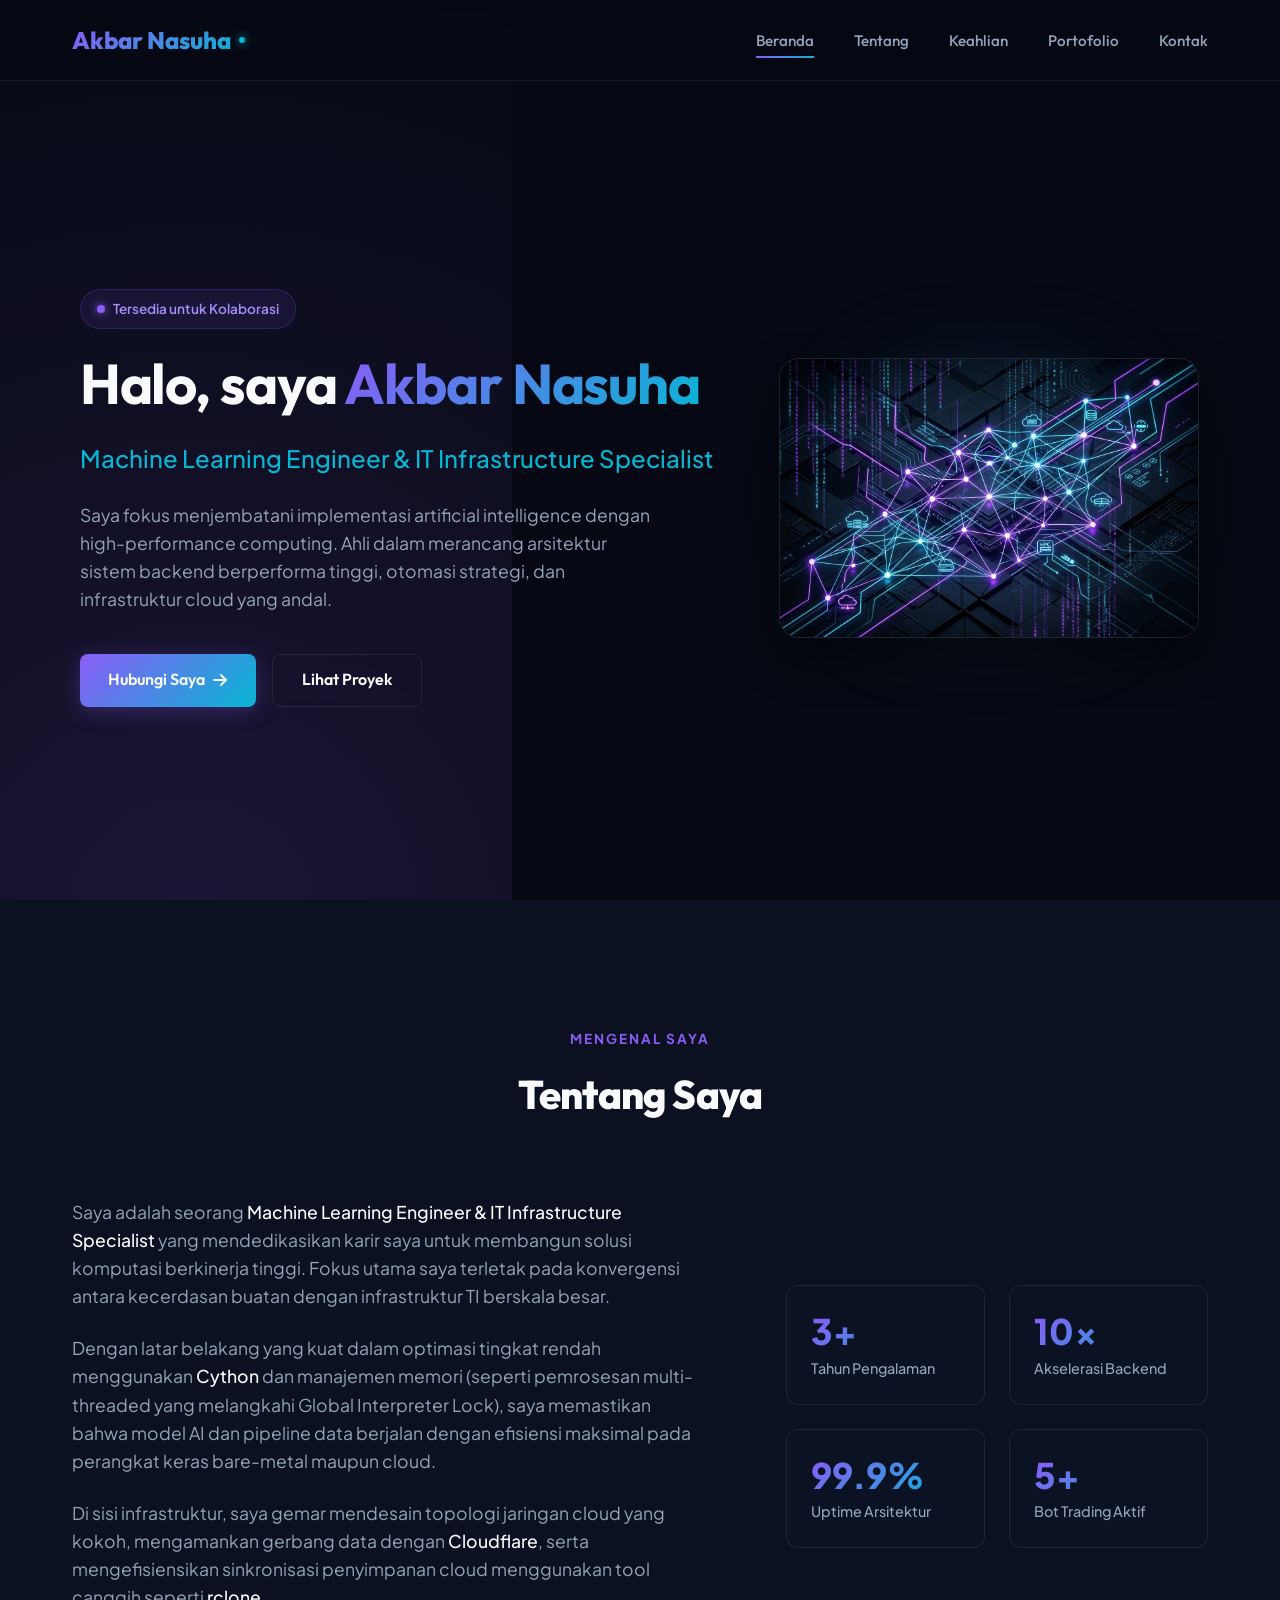
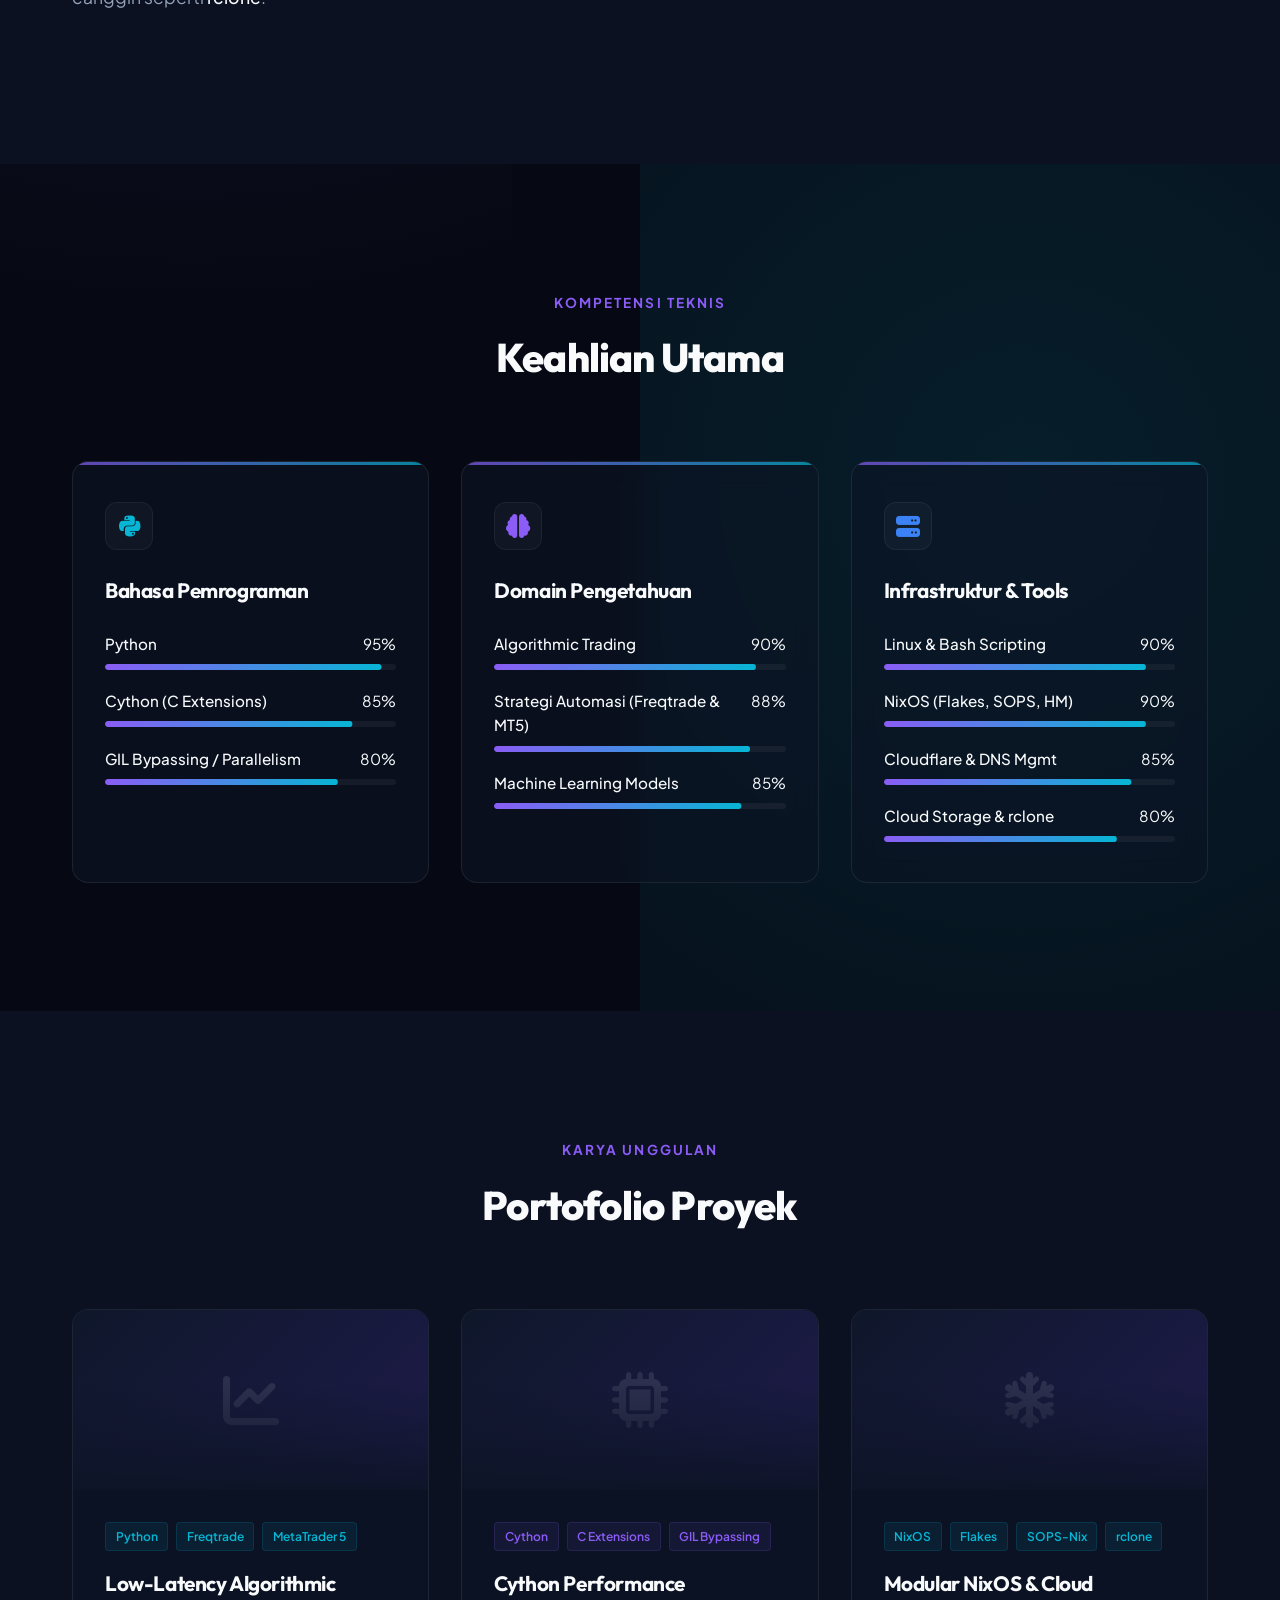
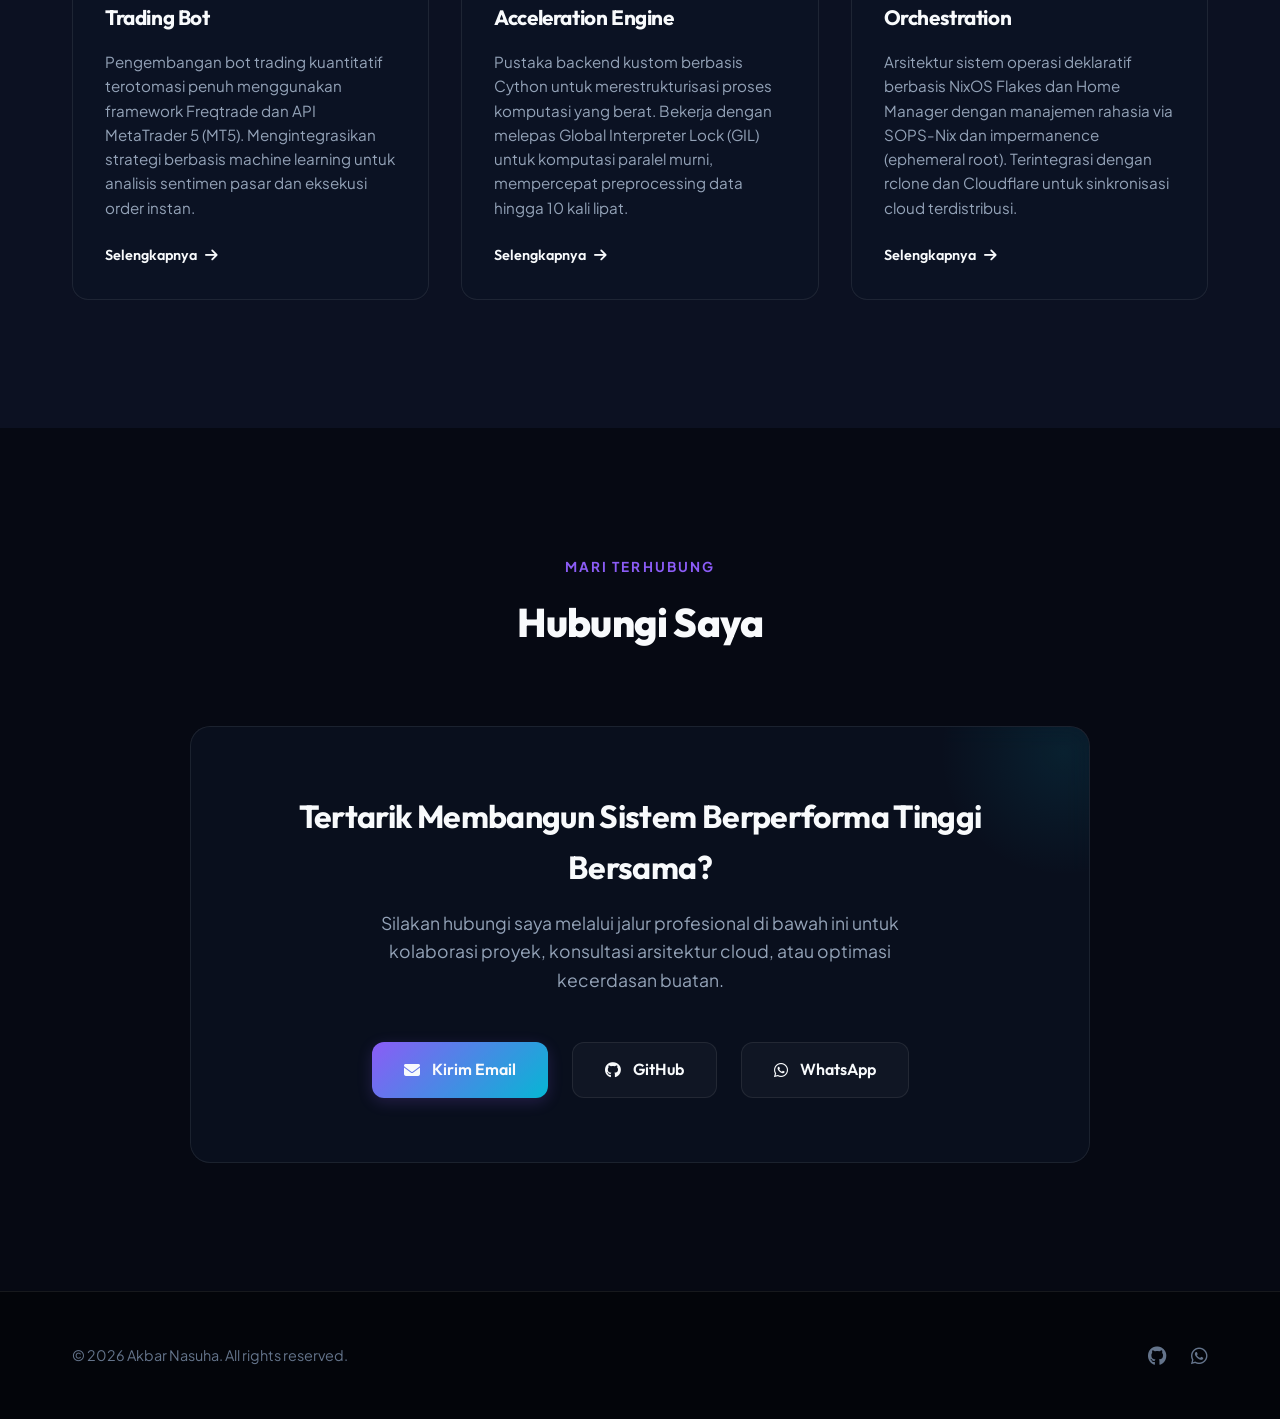
==== index.html @ 86df033d "Update Akbar Nasuha portfolio: add NixOS skills and project, replace LinkedIn with WhatsApp" ====
<!doctype html>
<html lang="id">
  <head>
    <meta charset="UTF-8" />
    <meta name="viewport" content="width=device-width, initial-scale=1.0" />
    <title>
      Akbar Nasuha | Machine Learning Engineer & IT Infrastructure Specialist
    </title>

    <!-- Primary Meta Tags -->
    <meta
      name="title"
      content="Akbar Nasuha | Machine Learning Engineer & IT Infrastructure Specialist"
    />
    <meta
      name="description"
      content="Portfolio Akbar Nasuha, ahli di bidang high-performance computing, pengembangan arsitektur IT, optimasi Cython, trading algoritmik (Freqtrade/MT5), dan infrastruktur cloud."
    />
    <meta
      name="keywords"
      content="Akbar Nasuha, Machine Learning, IT Infrastructure, Cython, Python, Algorithmic Trading, Freqtrade, MT5, Cloudflare, Linux, rclone"
    />
    <meta name="author" content="Akbar Nasuha" />

    <!-- Open Graph / Facebook -->
    <meta property="og:type" content="website" />
    <meta property="og:url" content="https://akbarnasuha.my.id/" />
    <meta
      property="og:title"
      content="Akbar Nasuha | Machine Learning Engineer & IT Infrastructure Specialist"
    />
    <meta
      property="og:description"
      content="Portfolio Akbar Nasuha, mengoptimalkan high-performance computing, arsitektur IT, dan AI."
    />
    <meta property="og:image" content="assets/hero.jpg" />

    <!-- Twitter -->
    <meta property="twitter:card" content="summary_large_image" />
    <meta property="twitter:url" content="https://akbarnasuha.my.id/" />
    <meta
      property="twitter:title"
      content="Akbar Nasuha | Machine Learning Engineer & IT Infrastructure Specialist"
    />
    <meta
      property="twitter:description"
      content="Portfolio Akbar Nasuha, mengoptimalkan high-performance computing, arsitektur IT, dan AI."
    />
    <meta property="twitter:image" content="assets/hero.jpg" />

    <!-- CSS Link & FontAwesome -->
    <link rel="stylesheet" href="style.css" />
    <link
      rel="stylesheet"
      href="https://cdnjs.cloudflare.com/ajax/libs/font-awesome/6.4.0/css/all.min.css"
    />

    <!-- Favicon -->
    <link
      rel="icon"
      type="image/png"
      href="data:image/svg+xml,<svg xmlns=%22http://www.w3.org/2000/svg%22 viewBox=%220 0 100 100%22><text y=%22.9em%22 font-size=%2290%22>💻</text></svg>"
    />
  </head>
  <body>
    <!-- Header / Nav -->
    <header>
      <div class="container nav-container">
        <a href="#home" class="logo" id="nav-logo">
          Akbar Nasuha<span class="logo-dot"></span>
        </a>

        <button
          class="nav-toggle"
          aria-label="Toggle navigation menu"
          id="menu-btn"
        >
          <i class="fas fa-bars"></i>
        </button>

        <ul class="nav-links">
          <li><a href="#home" class="nav-link active">Beranda</a></li>
          <li><a href="#about" class="nav-link">Tentang</a></li>
          <li><a href="#skills" class="nav-link">Keahlian</a></li>
          <li><a href="#projects" class="nav-link">Portofolio</a></li>
          <li><a href="#contact" class="nav-link">Kontak</a></li>
        </ul>
      </div>
    </header>

    <!-- Hero Section -->
    <section class="hero-section" id="home">
      <div class="container hero-grid">
        <div class="hero-content reveal">
          <div class="badge">
            <span class="badge-dot"></span>
            Tersedia untuk Kolaborasi
          </div>
          <h1 class="hero-title">Halo, saya <span>Akbar Nasuha</span></h1>
          <p class="hero-subtitle">
            Machine Learning Engineer & IT Infrastructure Specialist
          </p>
          <p class="hero-description">
            Saya fokus menjembatani implementasi artificial intelligence dengan
            high-performance computing. Ahli dalam merancang arsitektur sistem
            backend berperforma tinggi, otomasi strategi, dan infrastruktur
            cloud yang andal.
          </p>
          <div class="hero-cta">
            <a href="#contact" class="btn btn-primary" id="hero-cta-contact"
              >Hubungi Saya <i class="fas fa-arrow-right"></i
            ></a>
            <a href="#projects" class="btn btn-secondary" id="hero-cta-projects"
              >Lihat Proyek</a
            >
          </div>
        </div>

        <div class="hero-visual reveal">
          <div class="glow-backdrop"></div>
          <div class="hero-image-wrapper">
            <img
              src="assets/hero.jpg"
              alt="Akbar Nasuha - ML & IT Infrastructure"
              class="hero-image"
            />
          </div>
        </div>
      </div>
    </section>

    <!-- About Section -->
    <section class="section" id="about" style="background: var(--bg-secondary)">
      <div class="container">
        <div class="section-header reveal">
          <p class="section-subtitle">Mengenal Saya</p>
          <h2 class="section-title">Tentang Saya</h2>
        </div>

        <div class="about-grid">
          <div class="about-text reveal">
            <p>
              Saya adalah seorang
              <span class="highlight"
                >Machine Learning Engineer & IT Infrastructure Specialist</span
              >
              yang mendedikasikan karir saya untuk membangun solusi komputasi
              berkinerja tinggi. Fokus utama saya terletak pada konvergensi
              antara kecerdasan buatan dengan infrastruktur TI berskala besar.
            </p>
            <p>
              Dengan latar belakang yang kuat dalam optimasi tingkat rendah
              menggunakan <span class="highlight">Cython</span> dan manajemen
              memori (seperti pemrosesan multi-threaded yang melangkahi Global
              Interpreter Lock), saya memastikan bahwa model AI dan pipeline
              data berjalan dengan efisiensi maksimal pada perangkat keras
              bare-metal maupun cloud.
            </p>
            <p>
              Di sisi infrastruktur, saya gemar mendesain topologi jaringan
              cloud yang kokoh, mengamankan gerbang data dengan
              <span class="highlight">Cloudflare</span>, serta mengefisiensikan
              sinkronisasi penyimpanan cloud menggunakan tool canggih seperti
              <span class="highlight">rclone</span>.
            </p>
          </div>

          <div class="about-stats reveal">
            <div class="stat-card">
              <div class="stat-number">3+</div>
              <div class="stat-label">Tahun Pengalaman</div>
            </div>
            <div class="stat-card">
              <div class="stat-number">10x</div>
              <div class="stat-label">Akselerasi Backend</div>
            </div>
            <div class="stat-card">
              <div class="stat-number">99.9%</div>
              <div class="stat-label">Uptime Arsitektur</div>
            </div>
            <div class="stat-card">
              <div class="stat-number">5+</div>
              <div class="stat-label">Bot Trading Aktif</div>
            </div>
          </div>
        </div>
      </div>
    </section>

    <!-- Skills Section -->
    <section class="section" id="skills">
      <div class="container">
        <div class="section-header reveal">
          <p class="section-subtitle">Kompetensi Teknis</p>
          <h2 class="section-title">Keahlian Utama</h2>
        </div>

        <div class="skills-grid">
          <!-- Category 1 -->
          <div class="skills-category reveal">
            <div class="skills-icon">
              <i class="fab fa-python"></i>
            </div>
            <h3>Bahasa Pemrograman</h3>
            <div class="skills-list">
              <div class="skill-item">
                <div class="skill-info">
                  <span class="skill-name">Python</span>
                  <span class="skill-level">95%</span>
                </div>
                <div class="skill-bar">
                  <div class="skill-progress" data-level="95"></div>
                </div>
              </div>
              <div class="skill-item">
                <div class="skill-info">
                  <span class="skill-name">Cython (C Extensions)</span>
                  <span class="skill-level">85%</span>
                </div>
                <div class="skill-bar">
                  <div class="skill-progress" data-level="85"></div>
                </div>
              </div>
              <div class="skill-item">
                <div class="skill-info">
                  <span class="skill-name">GIL Bypassing / Parallelism</span>
                  <span class="skill-level">80%</span>
                </div>
                <div class="skill-bar">
                  <div class="skill-progress" data-level="80"></div>
                </div>
              </div>
            </div>
          </div>

          <!-- Category 2 -->
          <div class="skills-category reveal">
            <div class="skills-icon">
              <i class="fas fa-brain"></i>
            </div>
            <h3>Domain Pengetahuan</h3>
            <div class="skills-list">
              <div class="skill-item">
                <div class="skill-info">
                  <span class="skill-name">Algorithmic Trading</span>
                  <span class="skill-level">90%</span>
                </div>
                <div class="skill-bar">
                  <div class="skill-progress" data-level="90"></div>
                </div>
              </div>
              <div class="skill-item">
                <div class="skill-info">
                  <span class="skill-name"
                    >Strategi Automasi (Freqtrade & MT5)</span
                  >
                  <span class="skill-level">88%</span>
                </div>
                <div class="skill-bar">
                  <div class="skill-progress" data-level="88"></div>
                </div>
              </div>
              <div class="skill-item">
                <div class="skill-info">
                  <span class="skill-name">Machine Learning Models</span>
                  <span class="skill-level">85%</span>
                </div>
                <div class="skill-bar">
                  <div class="skill-progress" data-level="85"></div>
                </div>
              </div>
            </div>
          </div>

          <!-- Category 3 -->
          <div class="skills-category reveal">
            <div class="skills-icon">
              <i class="fas fa-server"></i>
            </div>
            <h3>Infrastruktur & Tools</h3>
            <div class="skills-list">
              <div class="skill-item">
                <div class="skill-info">
                  <span class="skill-name">Linux & Bash Scripting</span>
                  <span class="skill-level">90%</span>
                </div>
                <div class="skill-bar">
                  <div class="skill-progress" data-level="90"></div>
                </div>
              </div>
              <div class="skill-item">
                <div class="skill-info">
                  <span class="skill-name">NixOS (Flakes, SOPS, HM)</span>
                  <span class="skill-level">90%</span>
                </div>
                <div class="skill-bar">
                  <div class="skill-progress" data-level="90"></div>
                </div>
              </div>
              <div class="skill-item">
                <div class="skill-info">
                  <span class="skill-name">Cloudflare & DNS Mgmt</span>
                  <span class="skill-level">85%</span>
                </div>
                <div class="skill-bar">
                  <div class="skill-progress" data-level="85"></div>
                </div>
              </div>
              <div class="skill-item">
                <div class="skill-info">
                  <span class="skill-name">Cloud Storage & rclone</span>
                  <span class="skill-level">80%</span>
                </div>
                <div class="skill-bar">
                  <div class="skill-progress" data-level="80"></div>
                </div>
              </div>
            </div>
          </div>
        </div>
      </div>
    </section>

    <!-- Projects Section -->
    <section
      class="section"
      id="projects"
      style="background: var(--bg-secondary)"
    >
      <div class="container">
        <div class="section-header reveal">
          <p class="section-subtitle">Karya Unggulan</p>
          <h2 class="section-title">Portofolio Proyek</h2>
        </div>

        <div class="projects-grid">
          <!-- Project 1 -->
          <div class="project-card reveal">
            <div class="project-media">
              <i class="fas fa-chart-line project-visual-icon"></i>
            </div>
            <div class="project-body">
              <div class="project-tags">
                <span class="project-tag">Python</span>
                <span class="project-tag">Freqtrade</span>
                <span class="project-tag">MetaTrader 5</span>
              </div>
              <h3 class="project-title">Low-Latency Algorithmic Trading Bot</h3>
              <p class="project-desc">
                Pengembangan bot trading kuantitatif terotomasi penuh
                menggunakan framework Freqtrade dan API MetaTrader 5 (MT5).
                Mengintegrasikan strategi berbasis machine learning untuk
                analisis sentimen pasar dan eksekusi order instan.
              </p>
              <a
                href="https://github.com/XiaoXioe"
                target="_blank"
                rel="noopener"
                class="project-link"
                id="project-1-link"
              >
                Selengkapnya <i class="fas fa-arrow-right"></i>
              </a>
            </div>
          </div>

          <!-- Project 2 -->
          <div class="project-card reveal">
            <div class="project-media">
              <i class="fas fa-microchip project-visual-icon"></i>
            </div>
            <div class="project-body">
              <div class="project-tags">
                <span class="project-tag">Cython</span>
                <span class="project-tag">C Extensions</span>
                <span class="project-tag">GIL Bypassing</span>
              </div>
              <h3 class="project-title">
                Cython Performance Acceleration Engine
              </h3>
              <p class="project-desc">
                Pustaka backend kustom berbasis Cython untuk merestrukturisasi
                proses komputasi yang berat. Bekerja dengan melepas Global
                Interpreter Lock (GIL) untuk komputasi paralel murni,
                mempercepat preprocessing data hingga 10 kali lipat.
              </p>
              <a
                href="https://github.com/XiaoXioe"
                target="_blank"
                rel="noopener"
                class="project-link"
                id="project-2-link"
              >
                Selengkapnya <i class="fas fa-arrow-right"></i>
              </a>
            </div>
          </div>

          <!-- Project 3 -->
          <div class="project-card reveal">
            <div class="project-media">
              <i class="fas fa-snowflake project-visual-icon"></i>
            </div>
            <div class="project-body">
              <div class="project-tags">
                <span class="project-tag">NixOS</span>
                <span class="project-tag">Flakes</span>
                <span class="project-tag">SOPS-Nix</span>
                <span class="project-tag">rclone</span>
              </div>
              <h3 class="project-title">
                Modular NixOS & Cloud Orchestration
              </h3>
              <p class="project-desc">
                Arsitektur sistem operasi deklaratif berbasis NixOS Flakes dan Home Manager dengan manajemen rahasia via SOPS-Nix dan impermanence (ephemeral root). Terintegrasi dengan rclone dan Cloudflare untuk sinkronisasi cloud terdistribusi.
              </p>
              <a
                href="https://github.com/XiaoXioe/nixos-config"
                target="_blank"
                rel="noopener"
                class="project-link"
                id="project-3-link"
              >
                Selengkapnya <i class="fas fa-arrow-right"></i>
              </a>
            </div>
          </div>
        </div>
      </div>
    </section>

    <!-- Contact Section -->
    <section class="section" id="contact">
      <div class="container">
        <div class="section-header reveal">
          <p class="section-subtitle">Mari Terhubung</p>
          <h2 class="section-title">Hubungi Saya</h2>
        </div>

        <div class="contact-container reveal">
          <h3 class="contact-title">
            Tertarik Membangun Sistem Berperforma Tinggi Bersama?
          </h3>
          <p class="contact-desc">
            Silakan hubungi saya melalui jalur profesional di bawah ini untuk
            kolaborasi proyek, konsultasi arsitektur cloud, atau optimasi
            kecerdasan buatan.
          </p>

          <div class="contact-methods">
            <a
              href="mailto:akbarnasuha3@gmail.com"
              class="contact-btn primary"
              id="contact-email"
            >
              <i class="fas fa-envelope"></i> Kirim Email
            </a>
            <a
              href="https://github.com/XiaoXioe"
              target="_blank"
              rel="noopener"
              class="contact-btn github"
              id="contact-github"
            >
              <i class="fab fa-github"></i> GitHub
            </a>
            <a
              href="https://wa.me/6289510801630"
              target="_blank"
              rel="noopener"
              class="contact-btn whatsapp"
              id="contact-whatsapp"
            >
              <i class="fab fa-whatsapp"></i> WhatsApp
            </a>
          </div>
        </div>
      </div>
    </section>

    <!-- Footer -->
    <footer>
      <div class="container footer-container">
        <div class="footer-text">
          &copy; <span id="current-year"></span> Akbar Nasuha. All rights
          reserved.
        </div>
        <ul class="footer-links">
          <li>
            <a
              href="https://github.com/XiaoXioe"
              target="_blank"
              rel="noopener"
              class="footer-link"
              ><i class="fab fa-github"></i
            ></a>
          </li>
          <li>
            <a
              href="https://wa.me/6289510801630"
              target="_blank"
              rel="noopener"
              class="footer-link"
              ><i class="fab fa-whatsapp"></i
            ></a>
          </li>
        </ul>
      </div>
    </footer>

    <!-- Script JS -->
    <script src="script.js"></script>
  </body>
</html>
---- style.css ----
/* Google Fonts Import */
@import url('https://fonts.googleapis.com/css2?family=Outfit:wght@300;400;500;600;700;800&family=Plus+Jakarta+Sans:wght@300;400;500;600;700&display=swap');

/* Color Variables & Reset */
:root {
  --bg-primary: #060913;
  --bg-secondary: #0c1122;
  --bg-card: rgba(13, 20, 38, 0.6);
  --bg-card-hover: rgba(20, 30, 56, 0.85);
  
  --border-color: rgba(255, 255, 255, 0.08);
  --border-glow: rgba(139, 92, 246, 0.4);
  
  --text-primary: #f8fafc;
  --text-secondary: #94a3b8;
  --text-muted: #64748b;
  
  --accent-purple: #8b5cf6;
  --accent-cyan: #06b6d4;
  --accent-blue: #3b82f6;
  --accent-gradient: linear-gradient(135deg, #8b5cf6 0%, #06b6d4 100%);
  --accent-gradient-hover: linear-gradient(135deg, #a78bfa 0%, #22d3ee 100%);
  
  --font-heading: 'Outfit', -apple-system, BlinkMacSystemFont, "Segoe UI", Roboto, sans-serif;
  --font-body: 'Plus Jakarta Sans', -apple-system, BlinkMacSystemFont, "Segoe UI", Roboto, sans-serif;
  
  --transition-fast: 0.2s cubic-bezier(0.4, 0, 0.2, 1);
  --transition-normal: 0.3s cubic-bezier(0.4, 0, 0.2, 1);
  --transition-slow: 0.5s cubic-bezier(0.4, 0, 0.2, 1);
}

* {
  box-sizing: border-box;
  margin: 0;
  padding: 0;
}

html {
  scroll-behavior: smooth;
  scrollbar-width: thin;
  scrollbar-color: var(--accent-purple) var(--bg-primary);
}

body {
  background-color: var(--bg-primary);
  color: var(--text-primary);
  font-family: var(--font-body);
  line-height: 1.6;
  overflow-x: hidden;
  position: relative;
}

/* Background Gradients */
body::before {
  content: "";
  position: absolute;
  top: -10%;
  left: -10%;
  width: 50%;
  height: 60%;
  background: radial-gradient(circle, rgba(139, 92, 246, 0.15) 0%, rgba(0, 0, 0, 0) 70%);
  z-index: -1;
  pointer-events: none;
}

body::after {
  content: "";
  position: absolute;
  bottom: 20%;
  right: -10%;
  width: 60%;
  height: 70%;
  background: radial-gradient(circle, rgba(6, 182, 212, 0.12) 0%, rgba(0, 0, 0, 0) 70%);
  z-index: -1;
  pointer-events: none;
}

/* Typography styles */
h1, h2, h3, h4, h5, h6 {
  font-family: var(--font-heading);
  font-weight: 700;
  letter-spacing: -0.02em;
}

a {
  color: inherit;
  text-decoration: none;
}

/* Layout Containers */
.container {
  max-width: 1200px;
  margin: 0 auto;
  padding: 0 2rem;
}

/* Navigation Bar */
header {
  position: fixed;
  top: 0;
  left: 0;
  width: 100%;
  z-index: 100;
  background: rgba(6, 9, 19, 0.7);
  backdrop-filter: blur(16px);
  -webkit-backdrop-filter: blur(16px);
  border-bottom: 1px solid var(--border-color);
  transition: var(--transition-normal);
}

header.scrolled {
  background: rgba(6, 9, 19, 0.9);
  padding: 0.5rem 0;
}

.nav-container {
  display: flex;
  justify-content: space-between;
  align-items: center;
  height: 5rem;
  transition: var(--transition-normal);
}

header.scrolled .nav-container {
  height: 4rem;
}

.logo {
  font-family: var(--font-heading);
  font-size: 1.5rem;
  font-weight: 800;
  background: var(--accent-gradient);
  -webkit-background-clip: text;
  -webkit-text-fill-color: transparent;
  display: flex;
  align-items: center;
  gap: 0.5rem;
}

.logo-dot {
  width: 6px;
  height: 6px;
  background-color: var(--accent-cyan);
  border-radius: 50%;
  display: inline-block;
  box-shadow: 0 0 10px var(--accent-cyan);
}

.nav-links {
  display: flex;
  list-style: none;
  gap: 2.5rem;
}

.nav-link {
  font-family: var(--font-heading);
  font-weight: 500;
  font-size: 0.95rem;
  color: var(--text-secondary);
  position: relative;
  padding: 0.5rem 0;
  transition: var(--transition-fast);
}

.nav-link:hover {
  color: var(--text-primary);
}

.nav-link::after {
  content: '';
  position: absolute;
  bottom: 0;
  left: 0;
  width: 0;
  height: 2px;
  background: var(--accent-gradient);
  transition: var(--transition-normal);
}

.nav-link:hover::after,
.nav-link.active::after {
  width: 100%;
}

.nav-toggle {
  display: none;
  background: none;
  border: none;
  color: var(--text-primary);
  font-size: 1.5rem;
  cursor: pointer;
}

/* Hero Section */
.hero-section {
  min-height: 100vh;
  display: flex;
  align-items: center;
  padding-top: 6rem;
  position: relative;
}

.hero-grid {
  display: grid;
  grid-template-columns: 1.2fr 0.8fr;
  gap: 4rem;
  align-items: center;
}

.hero-content {
  display: flex;
  flex-direction: column;
}

.badge {
  display: inline-flex;
  align-items: center;
  align-self: flex-start;
  padding: 0.5rem 1rem;
  background: rgba(139, 92, 246, 0.1);
  border: 1px solid rgba(139, 92, 246, 0.2);
  border-radius: 9999px;
  color: #a78bfa;
  font-size: 0.85rem;
  font-weight: 600;
  margin-bottom: 1.5rem;
  backdrop-filter: blur(4px);
}

.badge-dot {
  width: 8px;
  height: 8px;
  background-color: var(--accent-purple);
  border-radius: 50%;
  margin-right: 0.5rem;
  box-shadow: 0 0 8px var(--accent-purple);
}

.hero-title {
  font-size: 3.5rem;
  line-height: 1.1;
  margin-bottom: 1.5rem;
}

.hero-title span {
  background: var(--accent-gradient);
  -webkit-background-clip: text;
  -webkit-text-fill-color: transparent;
}

.hero-subtitle {
  font-size: 1.5rem;
  font-weight: 500;
  color: var(--accent-cyan);
  margin-bottom: 1.5rem;
}

.hero-description {
  color: var(--text-secondary);
  font-size: 1.1rem;
  margin-bottom: 2.5rem;
  max-width: 580px;
}

.hero-cta {
  display: flex;
  gap: 1rem;
}

.btn {
  display: inline-flex;
  align-items: center;
  justify-content: center;
  padding: 0.8rem 1.8rem;
  border-radius: 8px;
  font-family: var(--font-heading);
  font-weight: 600;
  font-size: 1rem;
  transition: var(--transition-normal);
  cursor: pointer;
  gap: 0.5rem;
}

.btn-primary {
  background: var(--accent-gradient);
  color: var(--text-primary);
  border: none;
  box-shadow: 0 4px 20px rgba(139, 92, 246, 0.3);
}

.btn-primary:hover {
  background: var(--accent-gradient-hover);
  box-shadow: 0 6px 24px rgba(139, 92, 246, 0.4);
  transform: translateY(-2px);
}

.btn-secondary {
  background: transparent;
  color: var(--text-primary);
  border: 1px solid var(--border-color);
  backdrop-filter: blur(4px);
}

.btn-secondary:hover {
  border-color: var(--accent-cyan);
  background: rgba(6, 182, 212, 0.05);
  transform: translateY(-2px);
}

.hero-visual {
  position: relative;
  display: flex;
  justify-content: center;
  align-items: center;
}

.hero-image-wrapper {
  position: relative;
  width: 100%;
  max-width: 420px;
  border-radius: 20px;
  overflow: hidden;
  box-shadow: 0 20px 40px rgba(0,0,0,0.5);
  border: 1px solid rgba(255, 255, 255, 0.1);
  aspect-ratio: 3 / 2;
}

.hero-image {
  width: 100%;
  height: 100%;
  object-fit: cover;
  transition: var(--transition-slow);
}

.hero-image-wrapper:hover .hero-image {
  transform: scale(1.05);
}

/* Glassmorphism card backdrops */
.glow-backdrop {
  position: absolute;
  width: 120%;
  height: 120%;
  background: radial-gradient(circle, rgba(139, 92, 246, 0.18) 0%, rgba(6, 182, 212, 0.05) 50%, rgba(0, 0, 0, 0) 70%);
  z-index: -1;
  filter: blur(30px);
}

/* Section Header general */
.section {
  padding: 8rem 0;
}

.section-header {
  text-align: center;
  max-width: 600px;
  margin: 0 auto 4.5rem auto;
}

.section-subtitle {
  color: var(--accent-purple);
  text-transform: uppercase;
  font-size: 0.85rem;
  letter-spacing: 0.15em;
  font-weight: 700;
  margin-bottom: 0.75rem;
}

.section-title {
  font-size: 2.5rem;
  font-weight: 800;
}

/* About Section */
.about-grid {
  display: grid;
  grid-template-columns: 1.2fr 0.8fr;
  gap: 5rem;
  align-items: center;
}

.about-text p {
  color: var(--text-secondary);
  font-size: 1.1rem;
  margin-bottom: 1.5rem;
}

.highlight {
  color: var(--text-primary);
  font-weight: 500;
}

.about-stats {
  display: grid;
  grid-template-columns: repeat(2, 1fr);
  gap: 1.5rem;
}

.stat-card {
  background: var(--bg-card);
  border: 1px solid var(--border-color);
  padding: 1.5rem;
  border-radius: 12px;
  backdrop-filter: blur(8px);
  -webkit-backdrop-filter: blur(8px);
  transition: var(--transition-normal);
}

.stat-card:hover {
  border-color: var(--accent-cyan);
  transform: translateY(-4px);
}

.stat-number {
  font-size: 2.2rem;
  font-weight: 800;
  background: var(--accent-gradient);
  -webkit-background-clip: text;
  -webkit-text-fill-color: transparent;
  line-height: 1.2;
}

.stat-label {
  color: var(--text-secondary);
  font-size: 0.9rem;
  margin-top: 0.25rem;
  font-weight: 500;
}

/* Skills Section */
.skills-grid {
  display: grid;
  grid-template-columns: repeat(3, 1fr);
  gap: 2rem;
}

.skills-category {
  background: var(--bg-card);
  border: 1px solid var(--border-color);
  border-radius: 16px;
  padding: 2.5rem 2rem;
  backdrop-filter: blur(12px);
  -webkit-backdrop-filter: blur(12px);
  transition: var(--transition-normal);
  position: relative;
  overflow: hidden;
}

.skills-category::before {
  content: '';
  position: absolute;
  top: 0;
  left: 0;
  width: 100%;
  height: 3px;
  background: var(--accent-gradient);
  opacity: 0.7;
  transition: var(--transition-normal);
}

.skills-category:hover {
  transform: translateY(-6px);
  border-color: var(--border-glow);
  box-shadow: 0 10px 30px rgba(139, 92, 246, 0.1);
}

.skills-icon {
  width: 48px;
  height: 48px;
  background: rgba(255,255,255,0.03);
  border-radius: 12px;
  display: flex;
  align-items: center;
  justify-content: center;
  margin-bottom: 1.5rem;
  color: var(--accent-cyan);
  font-size: 1.5rem;
  border: 1px solid rgba(255,255,255,0.05);
}

.skills-category:nth-child(2) .skills-icon {
  color: var(--accent-purple);
}

.skills-category:nth-child(3) .skills-icon {
  color: var(--accent-blue);
}

.skills-category h3 {
  font-size: 1.3rem;
  margin-bottom: 1.5rem;
}

.skills-list {
  display: flex;
  flex-direction: column;
  gap: 1.2rem;
}

.skill-item {
  display: flex;
  flex-direction: column;
  gap: 0.5rem;
}

.skill-info {
  display: flex;
  justify-content: space-between;
  font-size: 0.95rem;
}

.skill-name {
  color: var(--text-primary);
  font-weight: 500;
}

.skill-bar {
  height: 6px;
  background: rgba(255,255,255,0.05);
  border-radius: 3px;
  overflow: hidden;
  position: relative;
}

.skill-progress {
  height: 100%;
  background: var(--accent-gradient);
  border-radius: 3px;
  transform: scaleX(0);
  transform-origin: left;
  transition: transform 1.5s cubic-bezier(0.1, 1, 0.1, 1);
}

/* Projects Section */
.projects-grid {
  display: grid;
  grid-template-columns: repeat(3, 1fr);
  gap: 2rem;
}

.project-card {
  background: var(--bg-card);
  border: 1px solid var(--border-color);
  border-radius: 16px;
  overflow: hidden;
  transition: var(--transition-normal);
  display: flex;
  flex-direction: column;
  height: 100%;
  backdrop-filter: blur(12px);
  -webkit-backdrop-filter: blur(12px);
}

.project-card:hover {
  transform: translateY(-8px);
  border-color: var(--border-glow);
  box-shadow: 0 15px 35px rgba(139, 92, 246, 0.15);
}

.project-media {
  height: 180px;
  position: relative;
  background: linear-gradient(135deg, #0f172a 0%, #1e1b4b 100%);
  display: flex;
  align-items: center;
  justify-content: center;
  overflow: hidden;
}

.project-media::after {
  content: '';
  position: absolute;
  top: 0;
  left: 0;
  width: 100%;
  height: 100%;
  background: linear-gradient(to bottom, transparent 40%, rgba(13, 20, 38, 0.95));
}

.project-visual-icon {
  font-size: 3.5rem;
  color: rgba(255, 255, 255, 0.1);
  transition: var(--transition-normal);
}

.project-card:hover .project-visual-icon {
  transform: scale(1.1) rotate(5deg);
  color: rgba(6, 182, 212, 0.2);
}

.project-body {
  padding: 2rem;
  display: flex;
  flex-direction: column;
  flex-grow: 1;
}

.project-tags {
  display: flex;
  flex-wrap: wrap;
  gap: 0.5rem;
  margin-bottom: 1rem;
}

.project-tag {
  font-size: 0.75rem;
  font-weight: 600;
  color: var(--accent-cyan);
  background: rgba(6, 182, 212, 0.08);
  border: 1px solid rgba(6, 182, 212, 0.15);
  padding: 0.25rem 0.6rem;
  border-radius: 4px;
}

.project-card:nth-child(2) .project-tag {
  color: var(--accent-purple);
  background: rgba(139, 92, 246, 0.08);
  border: 1px solid rgba(139, 92, 246, 0.15);
}

.project-title {
  font-size: 1.3rem;
  margin-bottom: 1rem;
  font-weight: 700;
}

.project-desc {
  color: var(--text-secondary);
  font-size: 0.95rem;
  margin-bottom: 1.5rem;
  flex-grow: 1;
}

.project-link {
  font-family: var(--font-heading);
  font-weight: 600;
  font-size: 0.9rem;
  display: inline-flex;
  align-items: center;
  gap: 0.5rem;
  color: var(--text-primary);
  align-self: flex-start;
  transition: var(--transition-fast);
}

.project-link i {
  transition: var(--transition-fast);
}

.project-link:hover {
  color: var(--accent-cyan);
}

.project-link:hover i {
  transform: translateX(4px);
}

/* Contact Section */
.contact-container {
  background: var(--bg-card);
  border: 1px solid var(--border-color);
  border-radius: 20px;
  padding: 4rem 3rem;
  max-width: 900px;
  margin: 0 auto;
  backdrop-filter: blur(12px);
  -webkit-backdrop-filter: blur(12px);
  position: relative;
  overflow: hidden;
  text-align: center;
}

.contact-container::after {
  content: '';
  position: absolute;
  top: -100px;
  right: -100px;
  width: 250px;
  height: 250px;
  background: radial-gradient(circle, rgba(6, 182, 212, 0.1) 0%, transparent 70%);
  pointer-events: none;
}

.contact-title {
  font-size: 2rem;
  margin-bottom: 1rem;
}

.contact-desc {
  color: var(--text-secondary);
  max-width: 600px;
  margin: 0 auto 3rem auto;
  font-size: 1.1rem;
}

.contact-methods {
  display: flex;
  justify-content: center;
  gap: 1.5rem;
  flex-wrap: wrap;
}

.contact-btn {
  display: inline-flex;
  align-items: center;
  gap: 0.75rem;
  padding: 0.9rem 2rem;
  background: rgba(255,255,255,0.03);
  border: 1px solid var(--border-color);
  border-radius: 12px;
  font-family: var(--font-heading);
  font-weight: 600;
  transition: var(--transition-normal);
}

.contact-btn:hover {
  transform: translateY(-3px);
  background: rgba(255,255,255,0.06);
}

.contact-btn.primary {
  background: var(--accent-gradient);
  border: none;
  box-shadow: 0 4px 15px rgba(139, 92, 246, 0.2);
}

.contact-btn.primary:hover {
  background: var(--accent-gradient-hover);
  box-shadow: 0 6px 20px rgba(139, 92, 246, 0.35);
}

.contact-btn.github:hover {
  border-color: #f3f4f6;
  color: #f3f4f6;
}

.contact-btn.whatsapp:hover {
  border-color: #25d366;
  color: #25d366;
  background: rgba(37, 211, 102, 0.05);
}

/* Footer Section */
footer {
  border-top: 1px solid var(--border-color);
  padding: 3rem 0;
  background: #03050a;
}

.footer-container {
  display: flex;
  justify-content: space-between;
  align-items: center;
}

.footer-text {
  color: var(--text-muted);
  font-size: 0.9rem;
}

.footer-links {
  display: flex;
  gap: 1.5rem;
  list-style: none;
}

.footer-link {
  color: var(--text-muted);
  font-size: 1.2rem;
  transition: var(--transition-fast);
}

.footer-link:hover {
  color: var(--text-primary);
}

/* Responsive Breakpoints */
@media (max-width: 1024px) {
  .hero-grid {
    grid-template-columns: 1fr;
    gap: 3rem;
    text-align: center;
  }
  
  .badge {
    align-self: center;
  }
  
  .hero-content {
    order: 1;
  }
  
  .hero-visual {
    order: 2;
  }
  
  .hero-cta {
    justify-content: center;
  }
  
  .about-grid {
    grid-template-columns: 1fr;
    gap: 3rem;
  }
  
  .skills-grid, .projects-grid {
    grid-template-columns: repeat(2, 1fr);
  }
}

@media (max-width: 768px) {
  .nav-links {
    display: none; /* Can expand with JavaScript on mobile */
  }
  
  .nav-toggle {
    display: block;
  }
  
  .hero-title {
    font-size: 2.8rem;
  }
  
  .skills-grid, .projects-grid {
    grid-template-columns: 1fr;
  }
  
  .contact-container {
    padding: 3rem 1.5rem;
  }
  
  .footer-container {
    flex-direction: column;
    gap: 1.5rem;
    text-align: center;
  }
}

/* Scroll Trigger Animations Setup */
.reveal {
  opacity: 0;
  transform: translateY(30px);
  transition: opacity 0.8s ease, transform 0.8s ease;
}

.reveal.active {
  opacity: 1;
  transform: translateY(0);
}
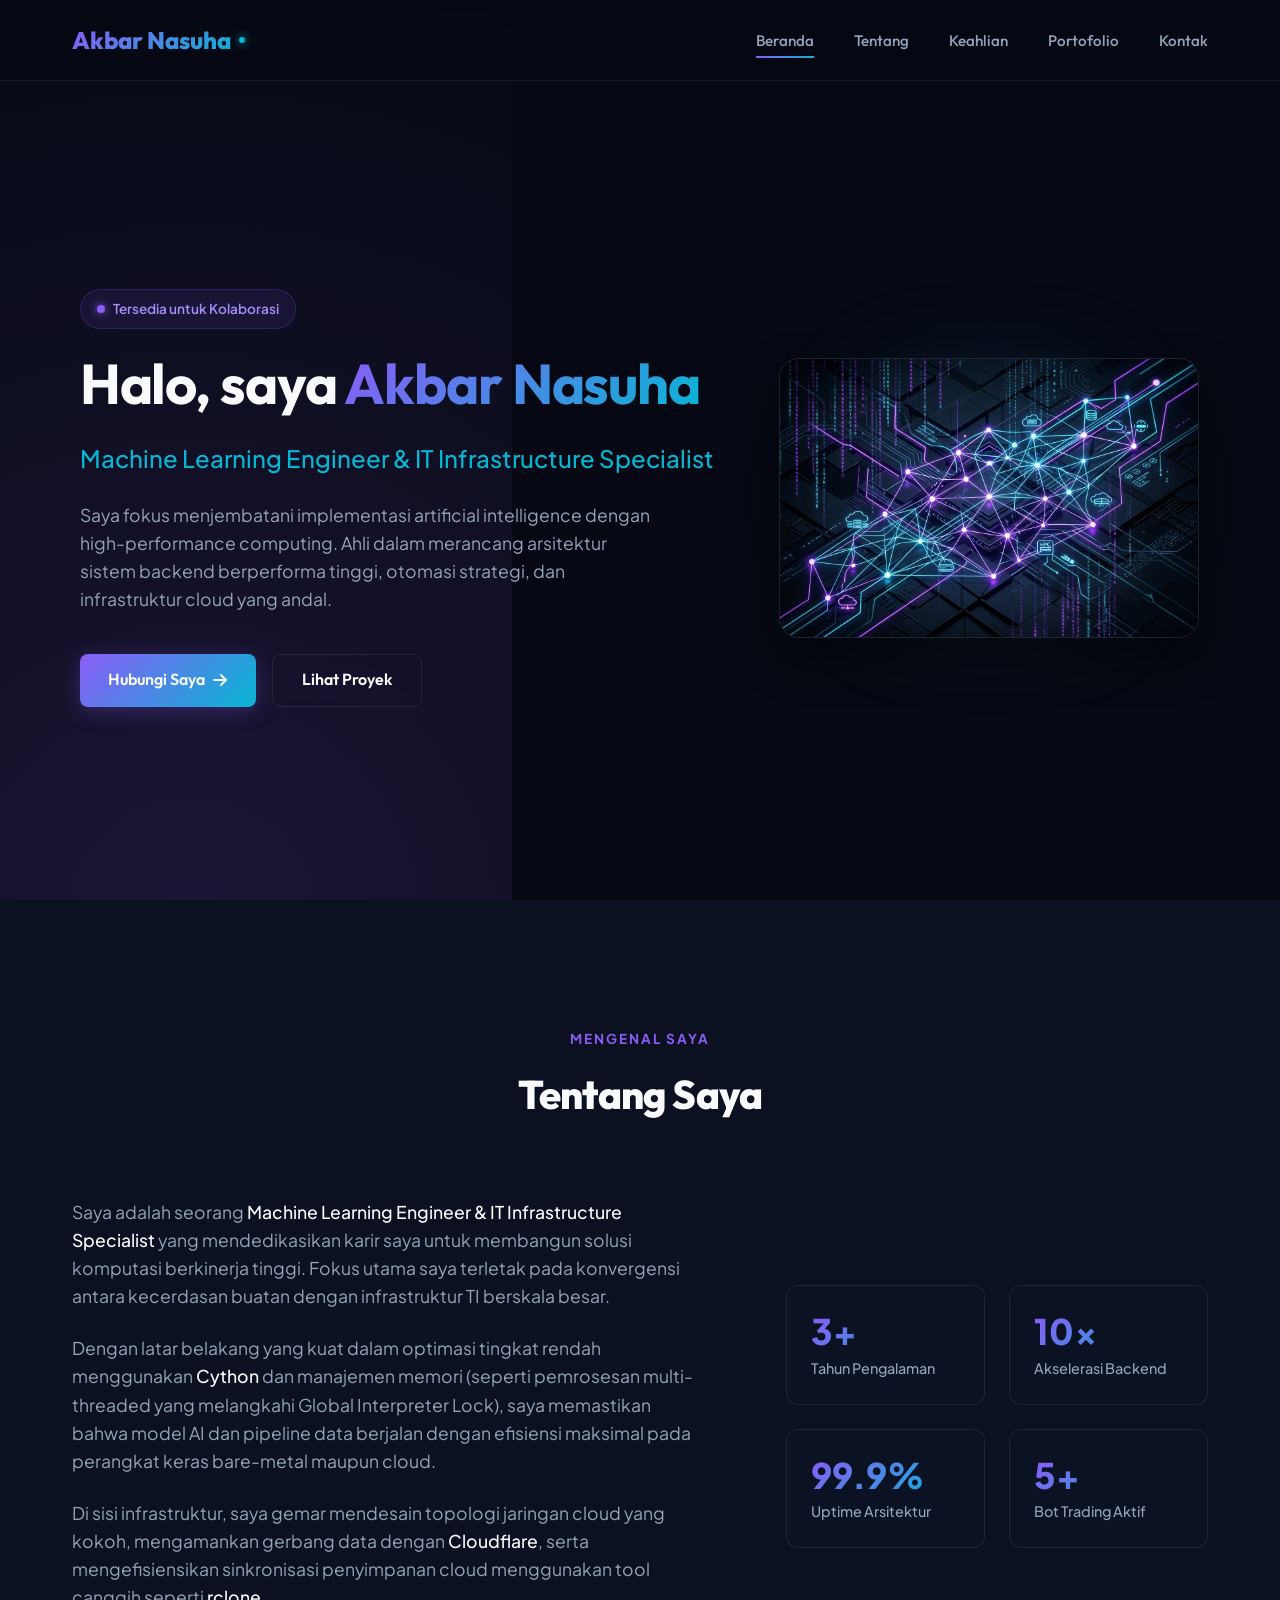
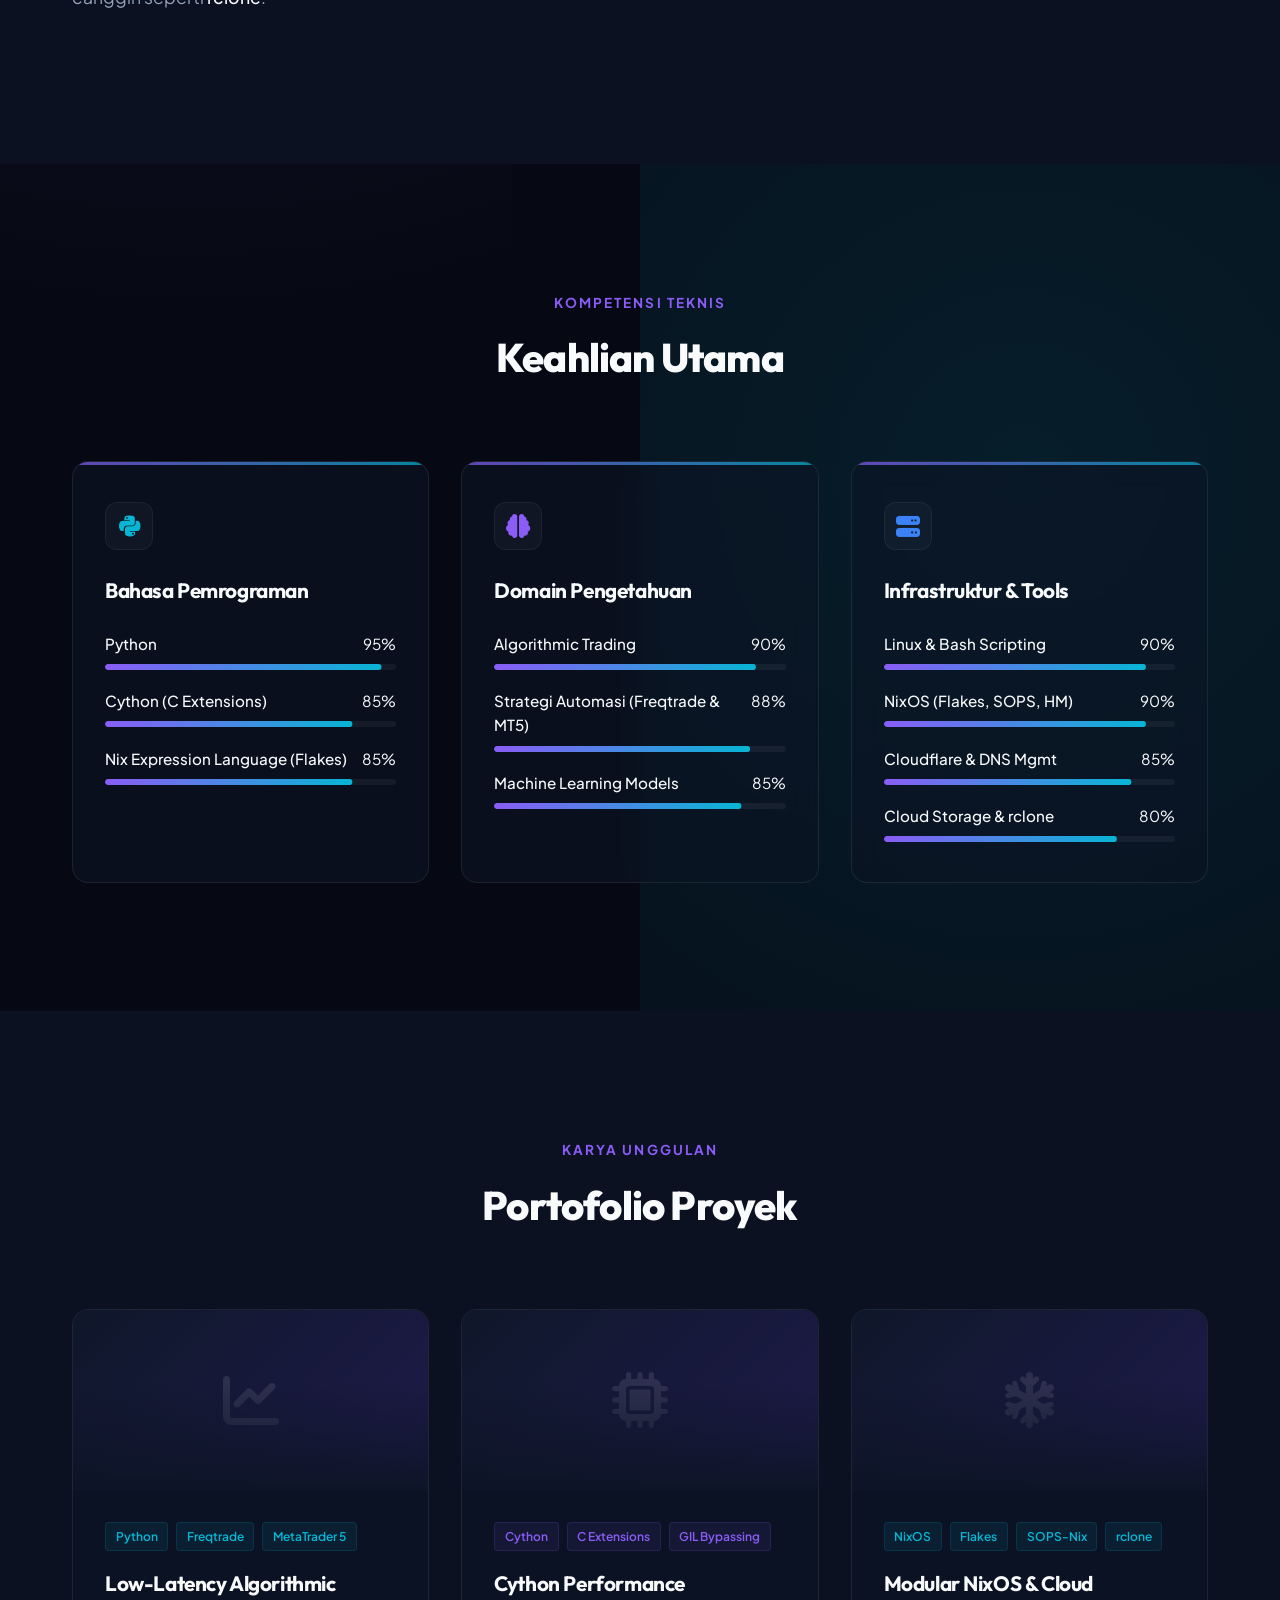
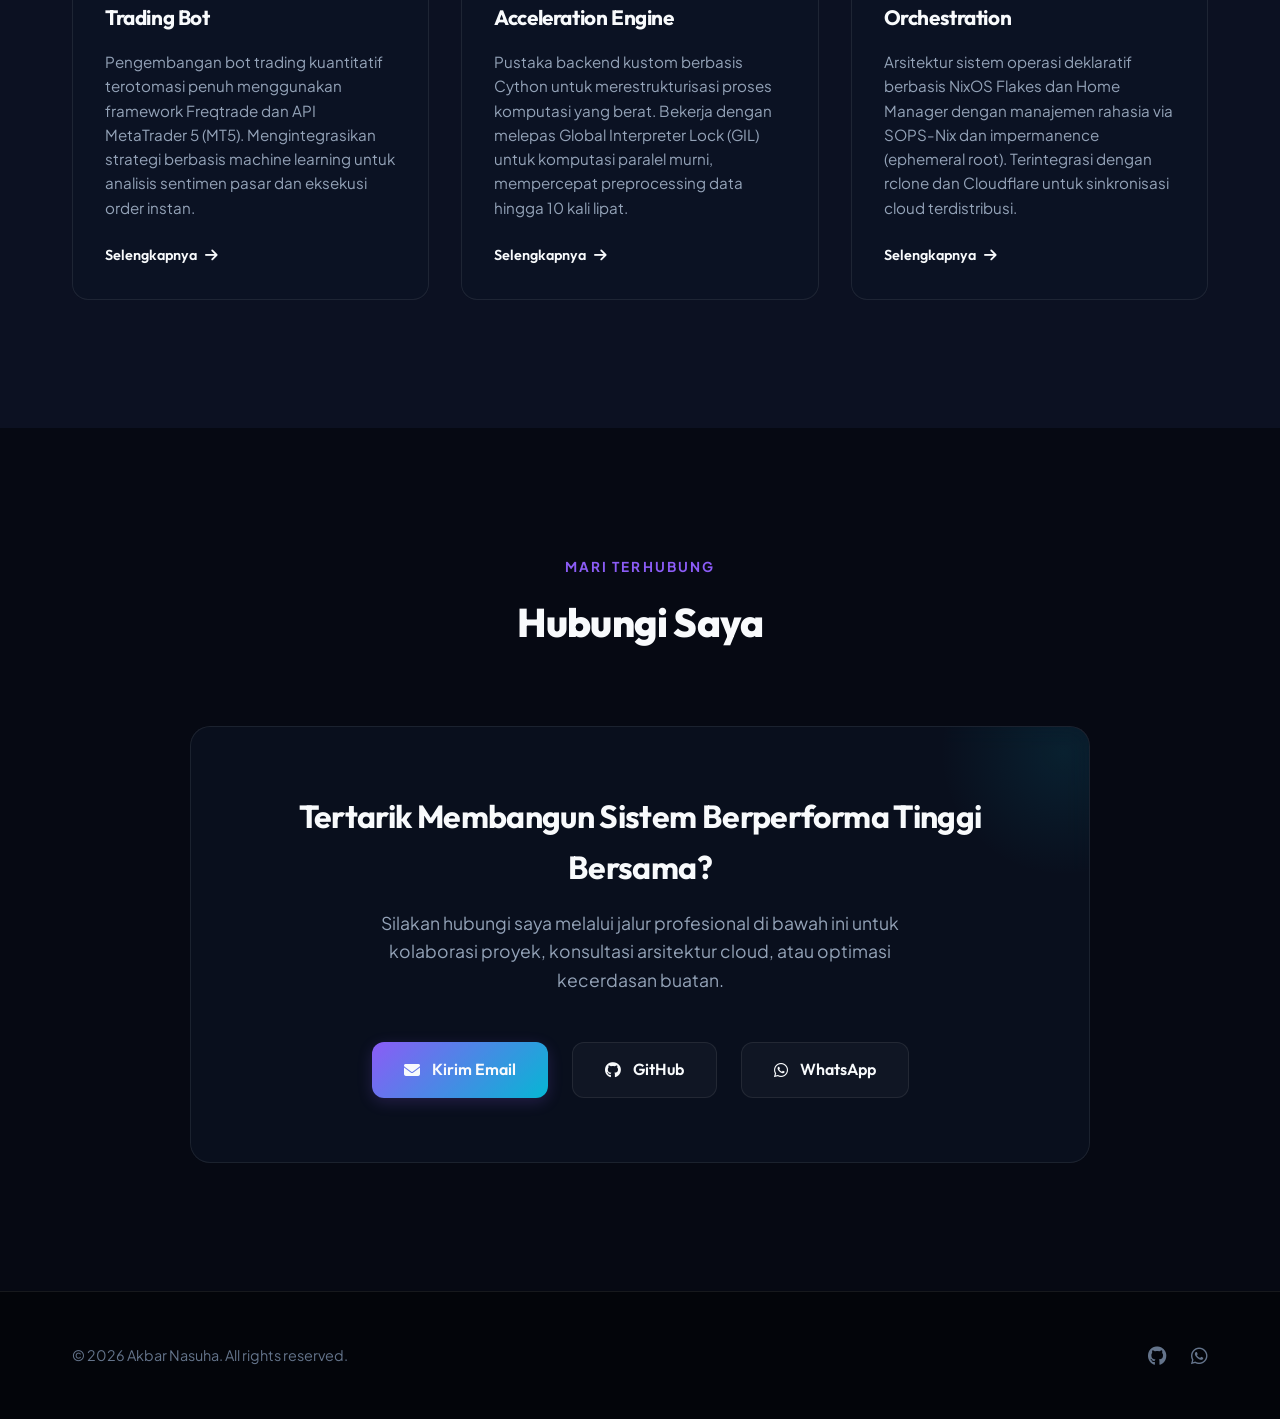
==== commit 68ca7390: "Update portfolio: Replace GIL Bypassing skill with Nix Expression Language (Flakes)" ====
--- a/index.html
+++ b/index.html
@@ -223,11 +223,11 @@
               </div>
               <div class="skill-item">
                 <div class="skill-info">
-                  <span class="skill-name">GIL Bypassing / Parallelism</span>
-                  <span class="skill-level">80%</span>
-                </div>
-                <div class="skill-bar">
-                  <div class="skill-progress" data-level="80"></div>
+                  <span class="skill-name">Nix Expression Language (Flakes)</span>
+                  <span class="skill-level">85%</span>
+                </div>
+                <div class="skill-bar">
+                  <div class="skill-progress" data-level="85"></div>
                 </div>
               </div>
             </div>
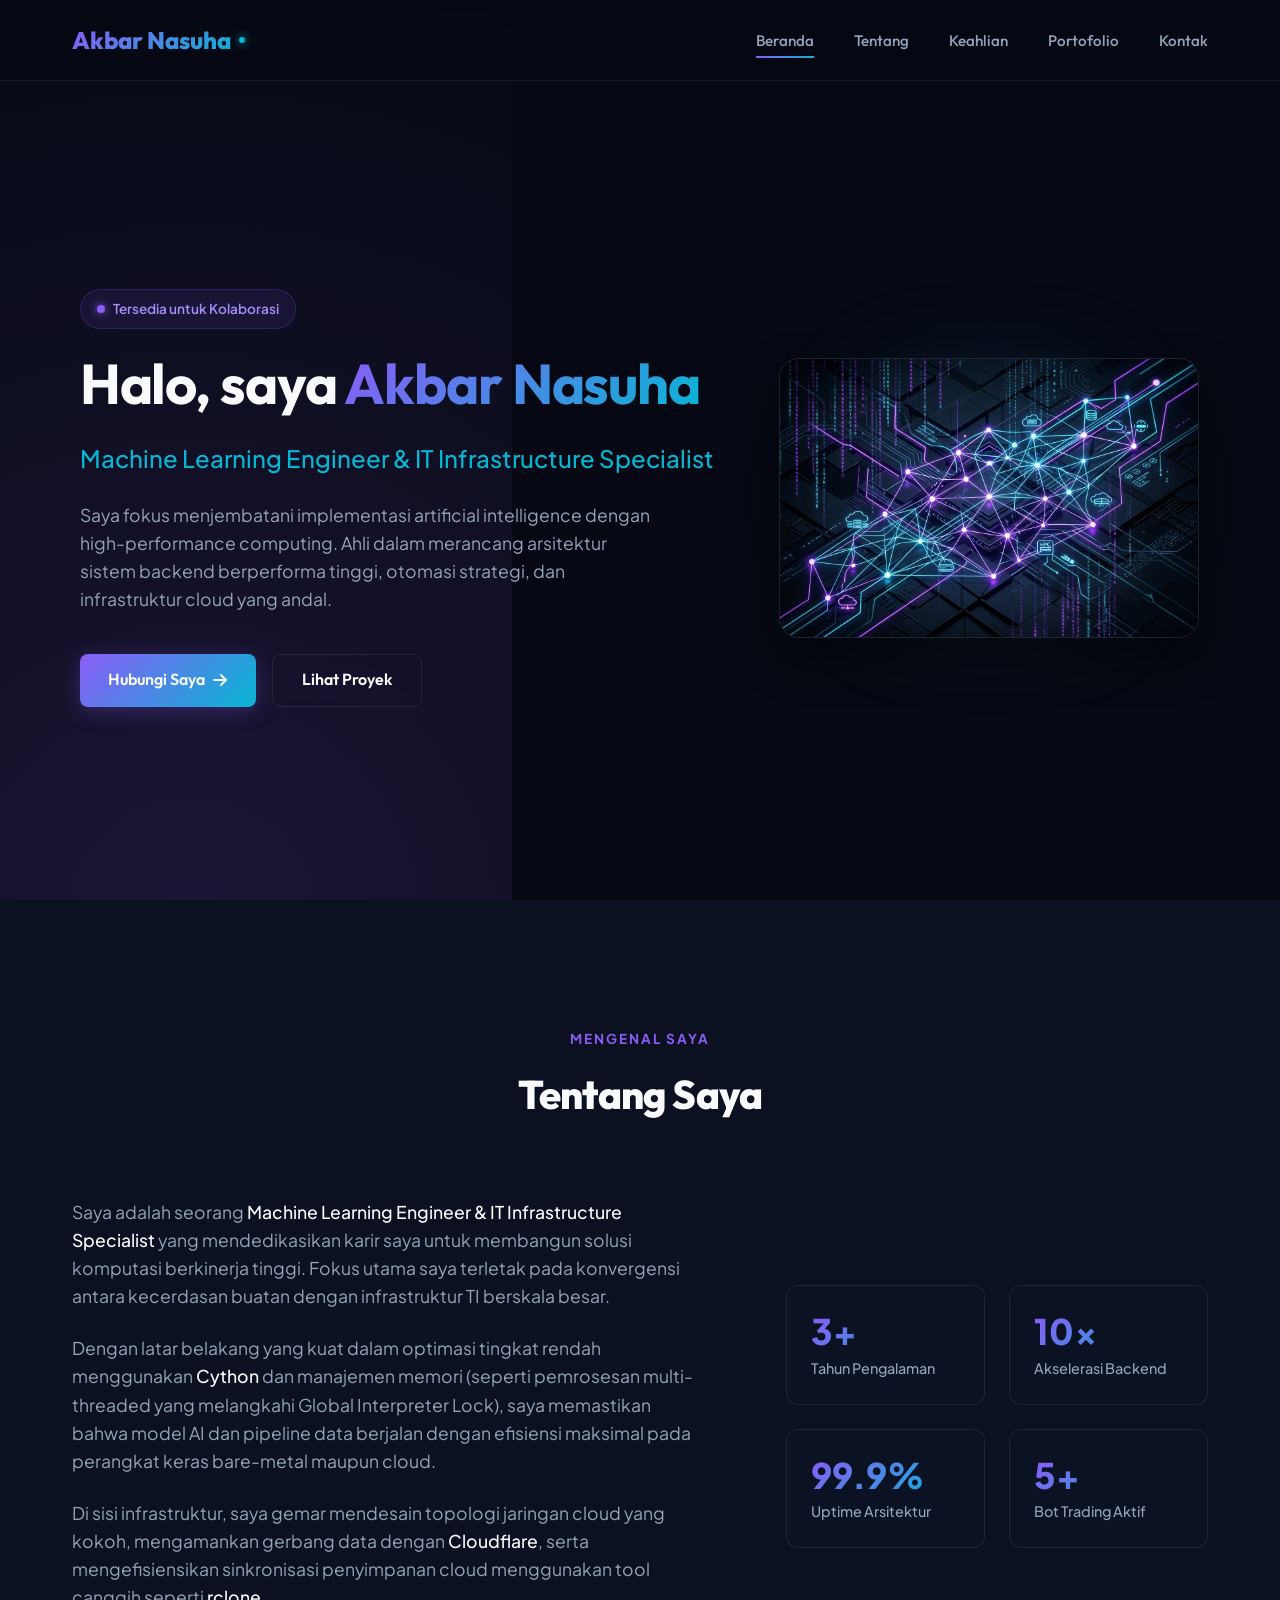
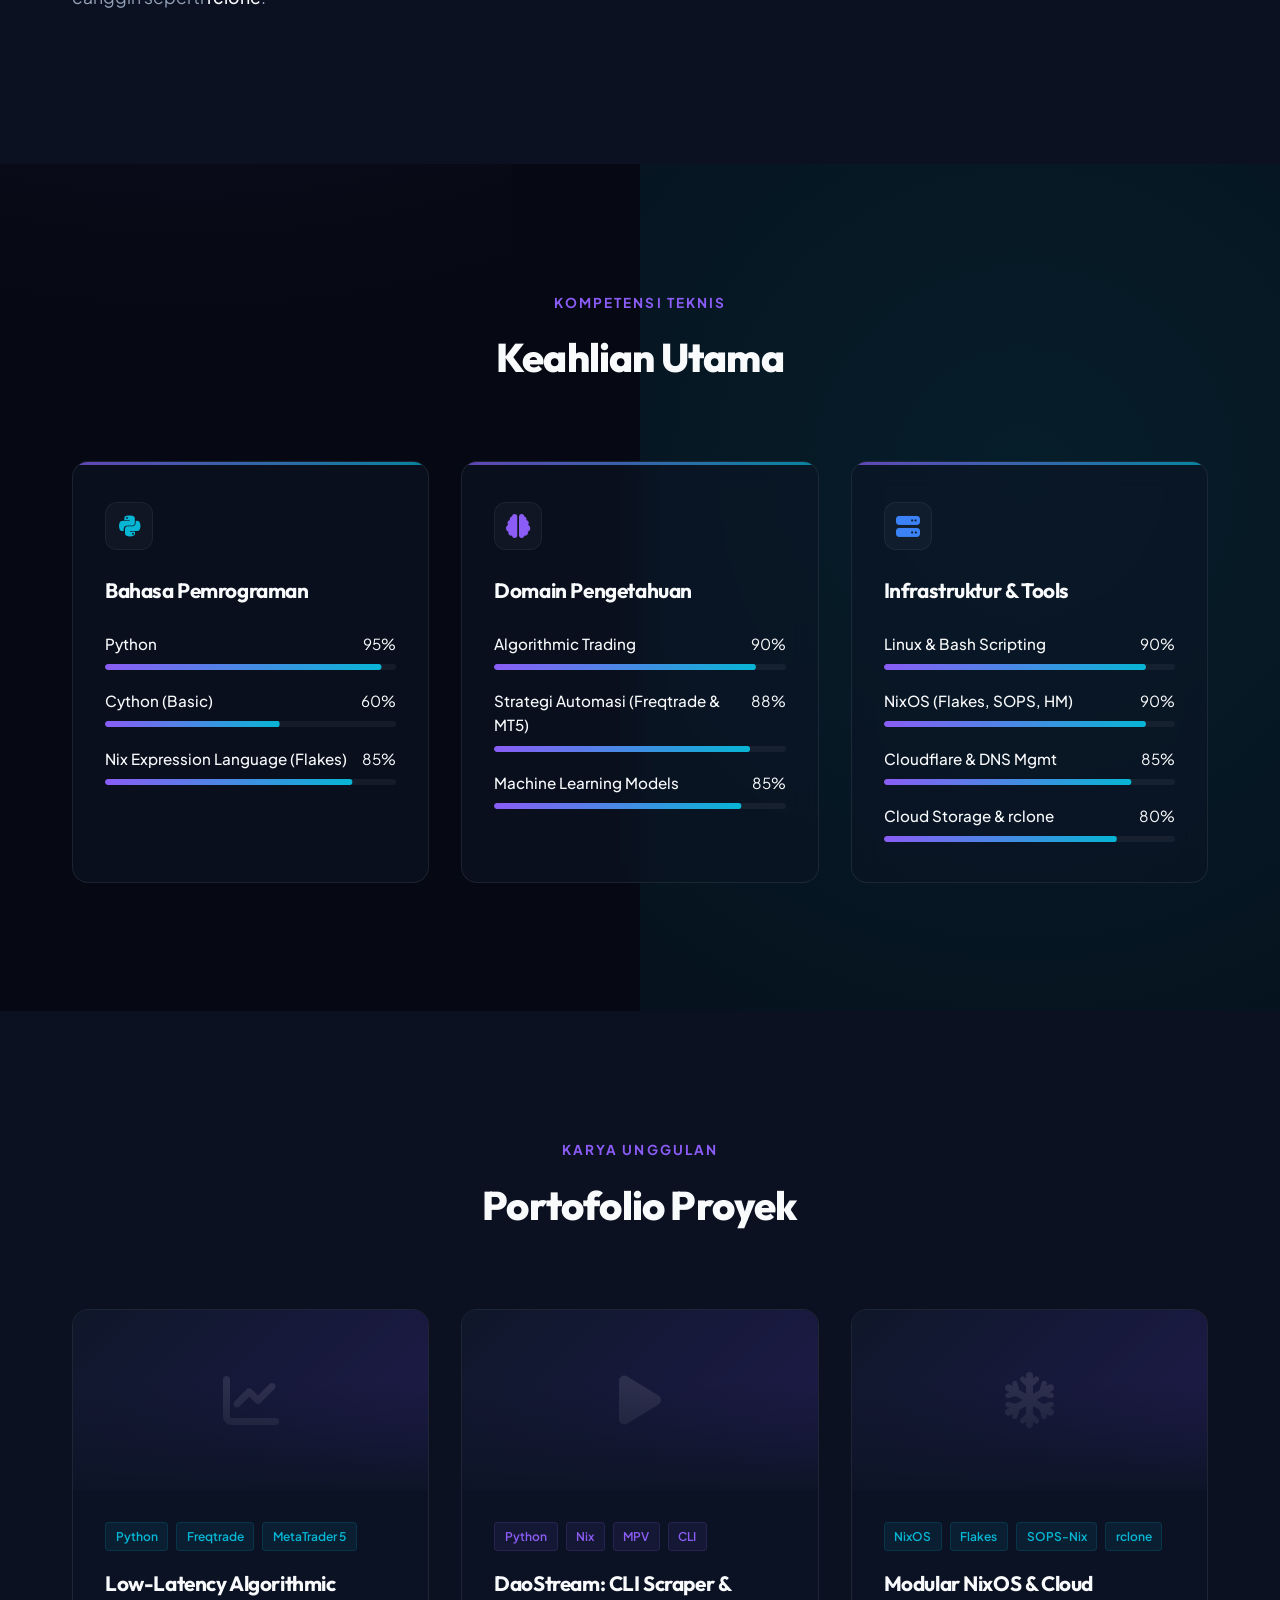
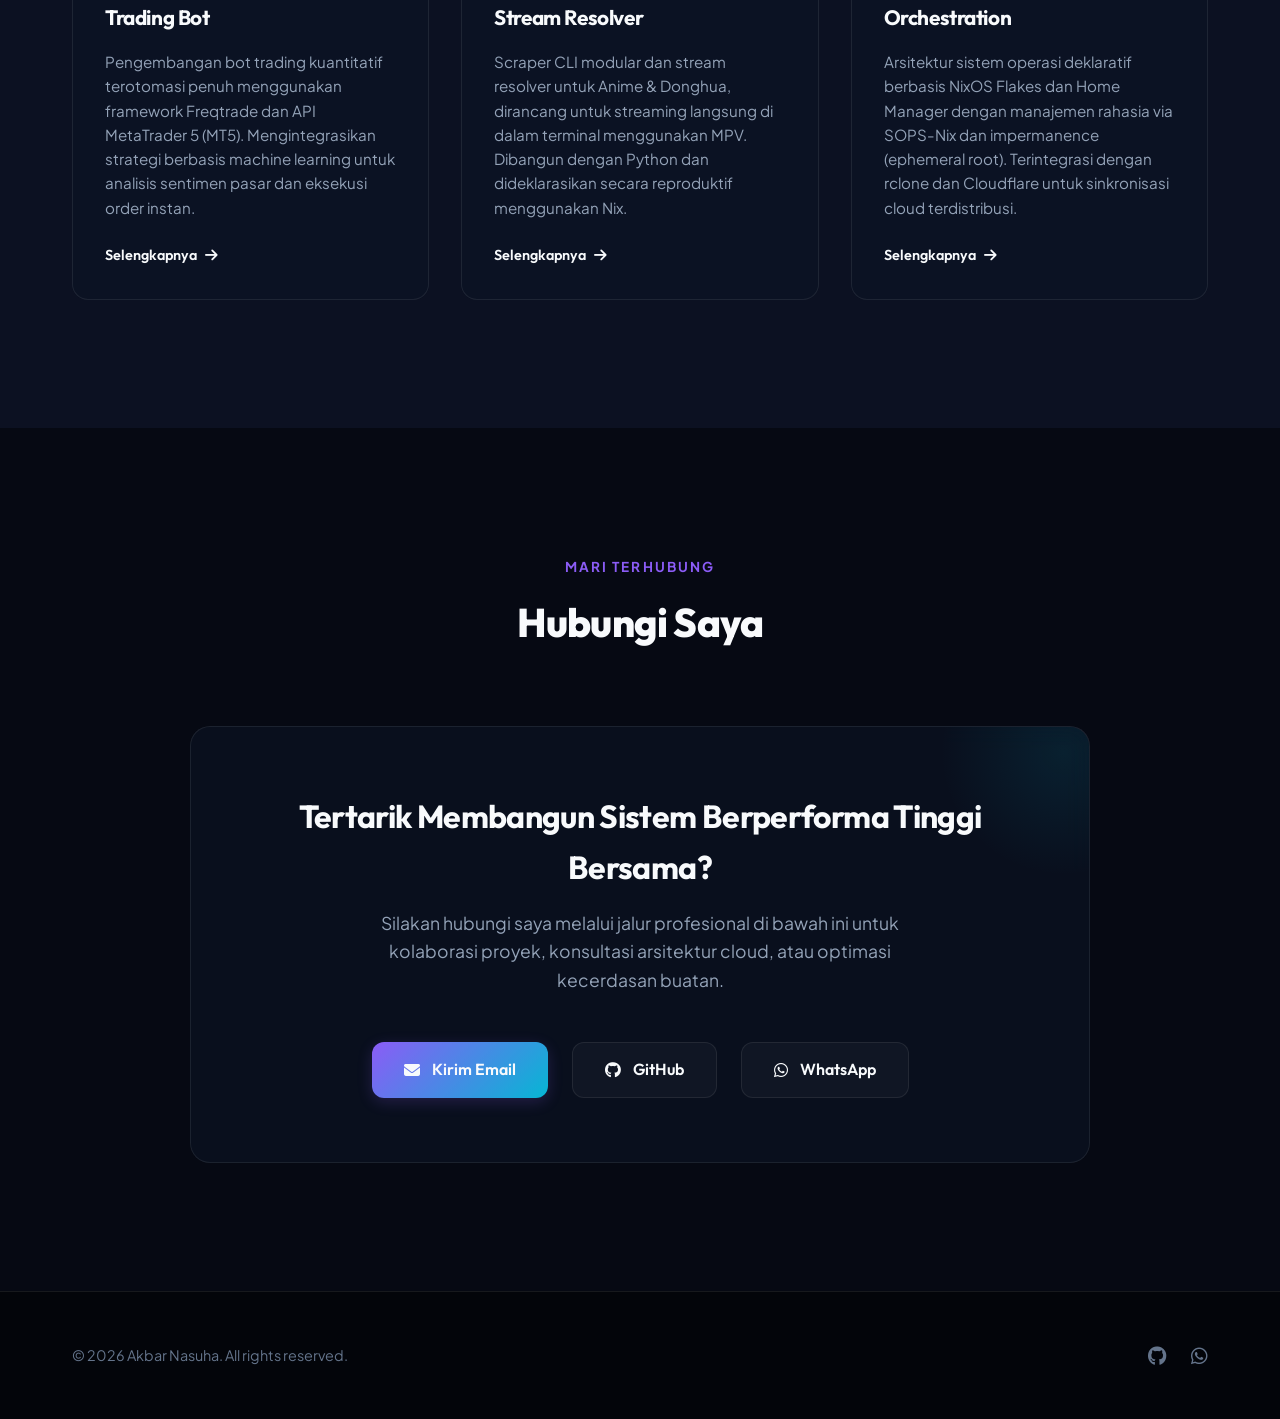
==== commit b2803501: "Update portfolio: Replace Cython engine project with DaoStream, adjust Cython skill level to basic" ====
--- a/index.html
+++ b/index.html
@@ -214,11 +214,11 @@
               </div>
               <div class="skill-item">
                 <div class="skill-info">
-                  <span class="skill-name">Cython (C Extensions)</span>
-                  <span class="skill-level">85%</span>
-                </div>
-                <div class="skill-bar">
-                  <div class="skill-progress" data-level="85"></div>
+                  <span class="skill-name">Cython (Basic)</span>
+                  <span class="skill-level">60%</span>
+                </div>
+                <div class="skill-bar">
+                  <div class="skill-progress" data-level="60"></div>
                 </div>
               </div>
               <div class="skill-item">
@@ -367,25 +367,23 @@
           <!-- Project 2 -->
           <div class="project-card reveal">
             <div class="project-media">
-              <i class="fas fa-microchip project-visual-icon"></i>
+              <i class="fas fa-play project-visual-icon"></i>
             </div>
             <div class="project-body">
               <div class="project-tags">
-                <span class="project-tag">Cython</span>
-                <span class="project-tag">C Extensions</span>
-                <span class="project-tag">GIL Bypassing</span>
+                <span class="project-tag">Python</span>
+                <span class="project-tag">Nix</span>
+                <span class="project-tag">MPV</span>
+                <span class="project-tag">CLI</span>
               </div>
               <h3 class="project-title">
-                Cython Performance Acceleration Engine
+                DaoStream: CLI Scraper & Stream Resolver
               </h3>
               <p class="project-desc">
-                Pustaka backend kustom berbasis Cython untuk merestrukturisasi
-                proses komputasi yang berat. Bekerja dengan melepas Global
-                Interpreter Lock (GIL) untuk komputasi paralel murni,
-                mempercepat preprocessing data hingga 10 kali lipat.
+                Scraper CLI modular dan stream resolver untuk Anime & Donghua, dirancang untuk streaming langsung di dalam terminal menggunakan MPV. Dibangun dengan Python dan dideklarasikan secara reproduktif menggunakan Nix.
               </p>
               <a
-                href="https://github.com/XiaoXioe"
+                href="https://github.com/XiaoXioe/DaoStream"
                 target="_blank"
                 rel="noopener"
                 class="project-link"
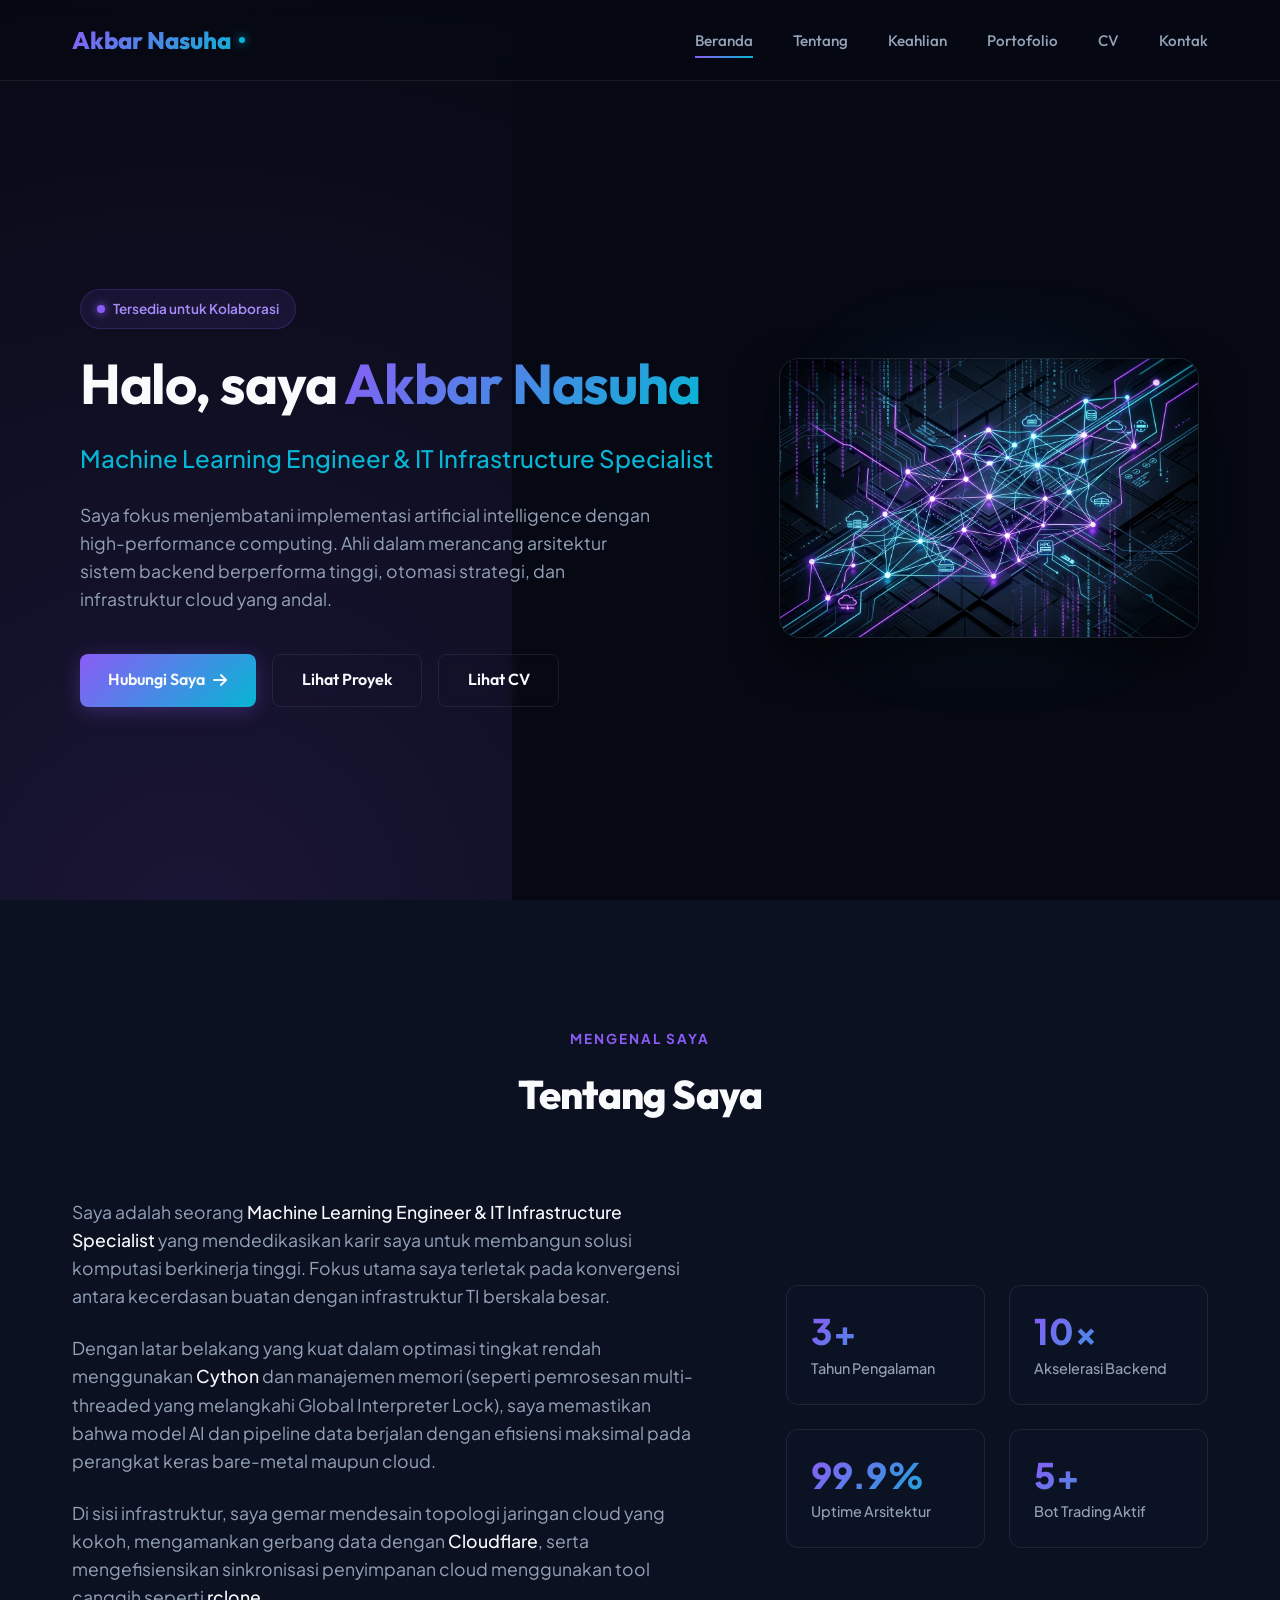
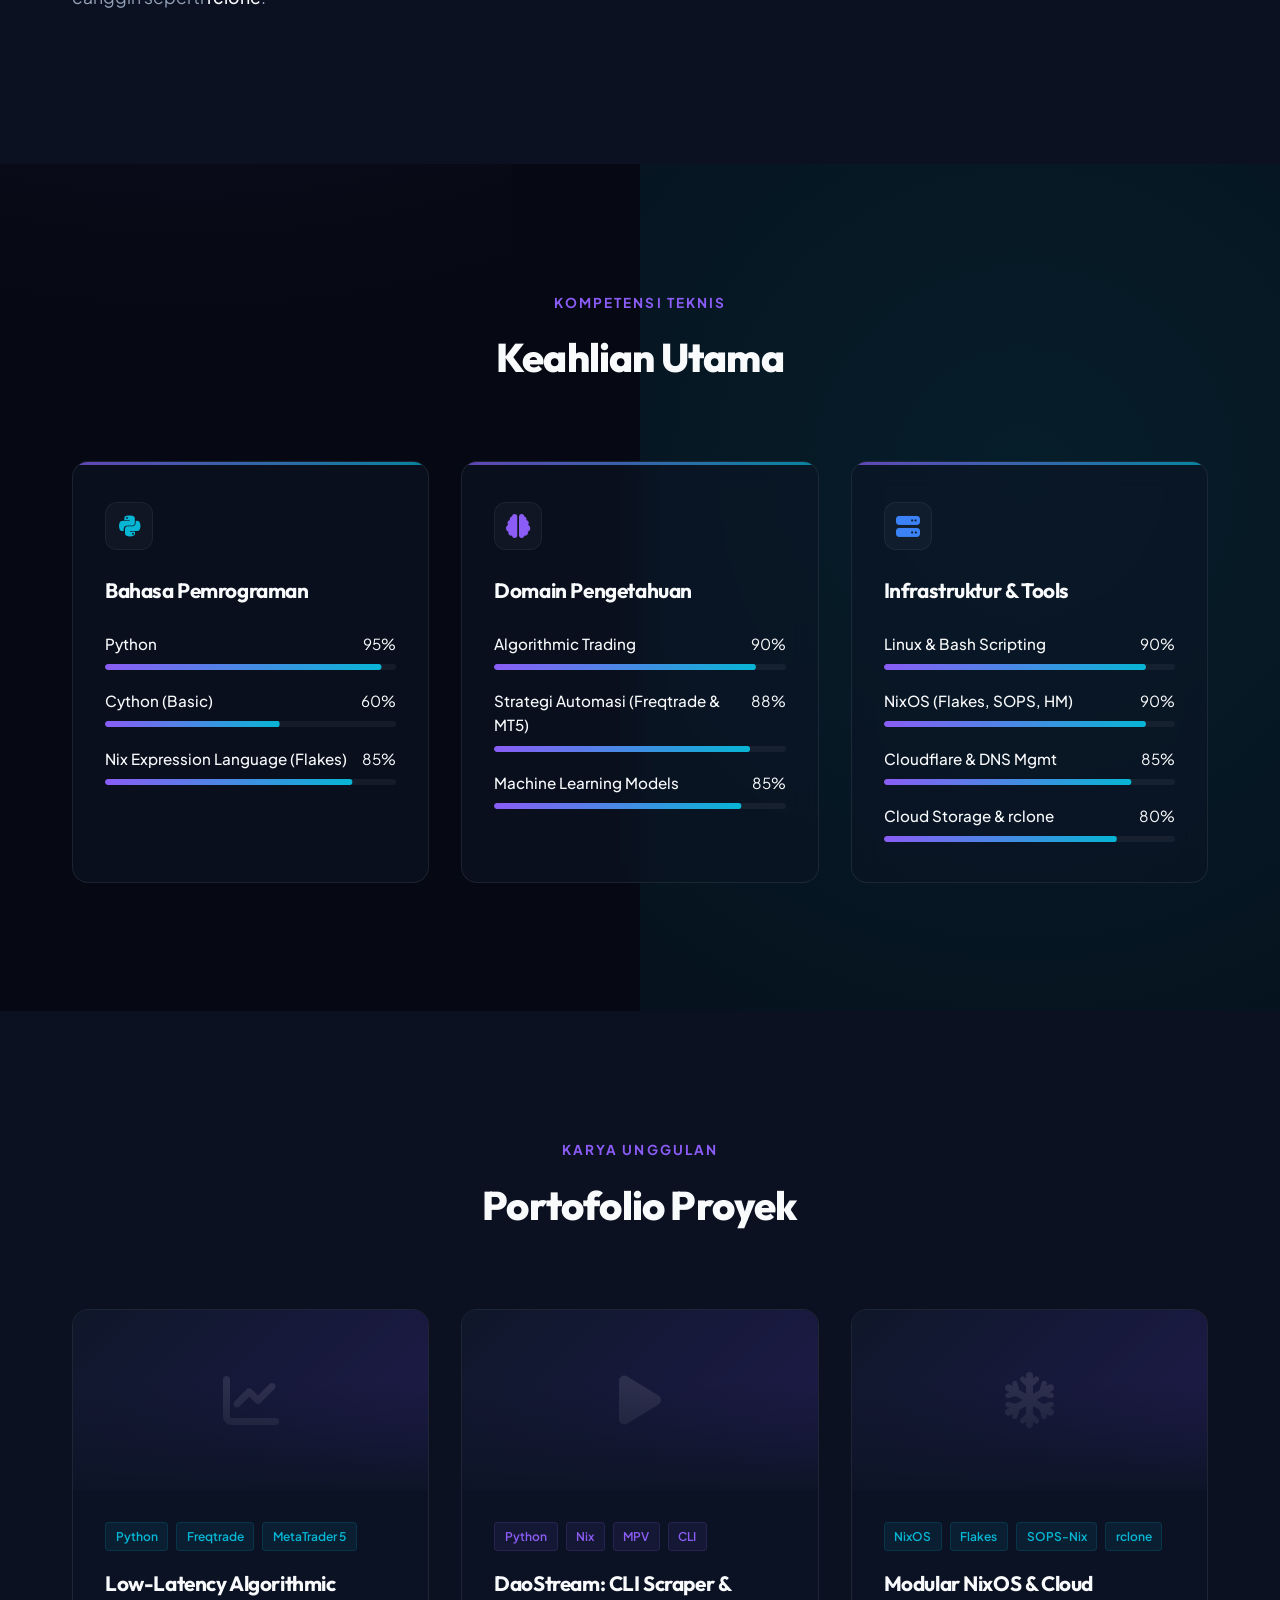
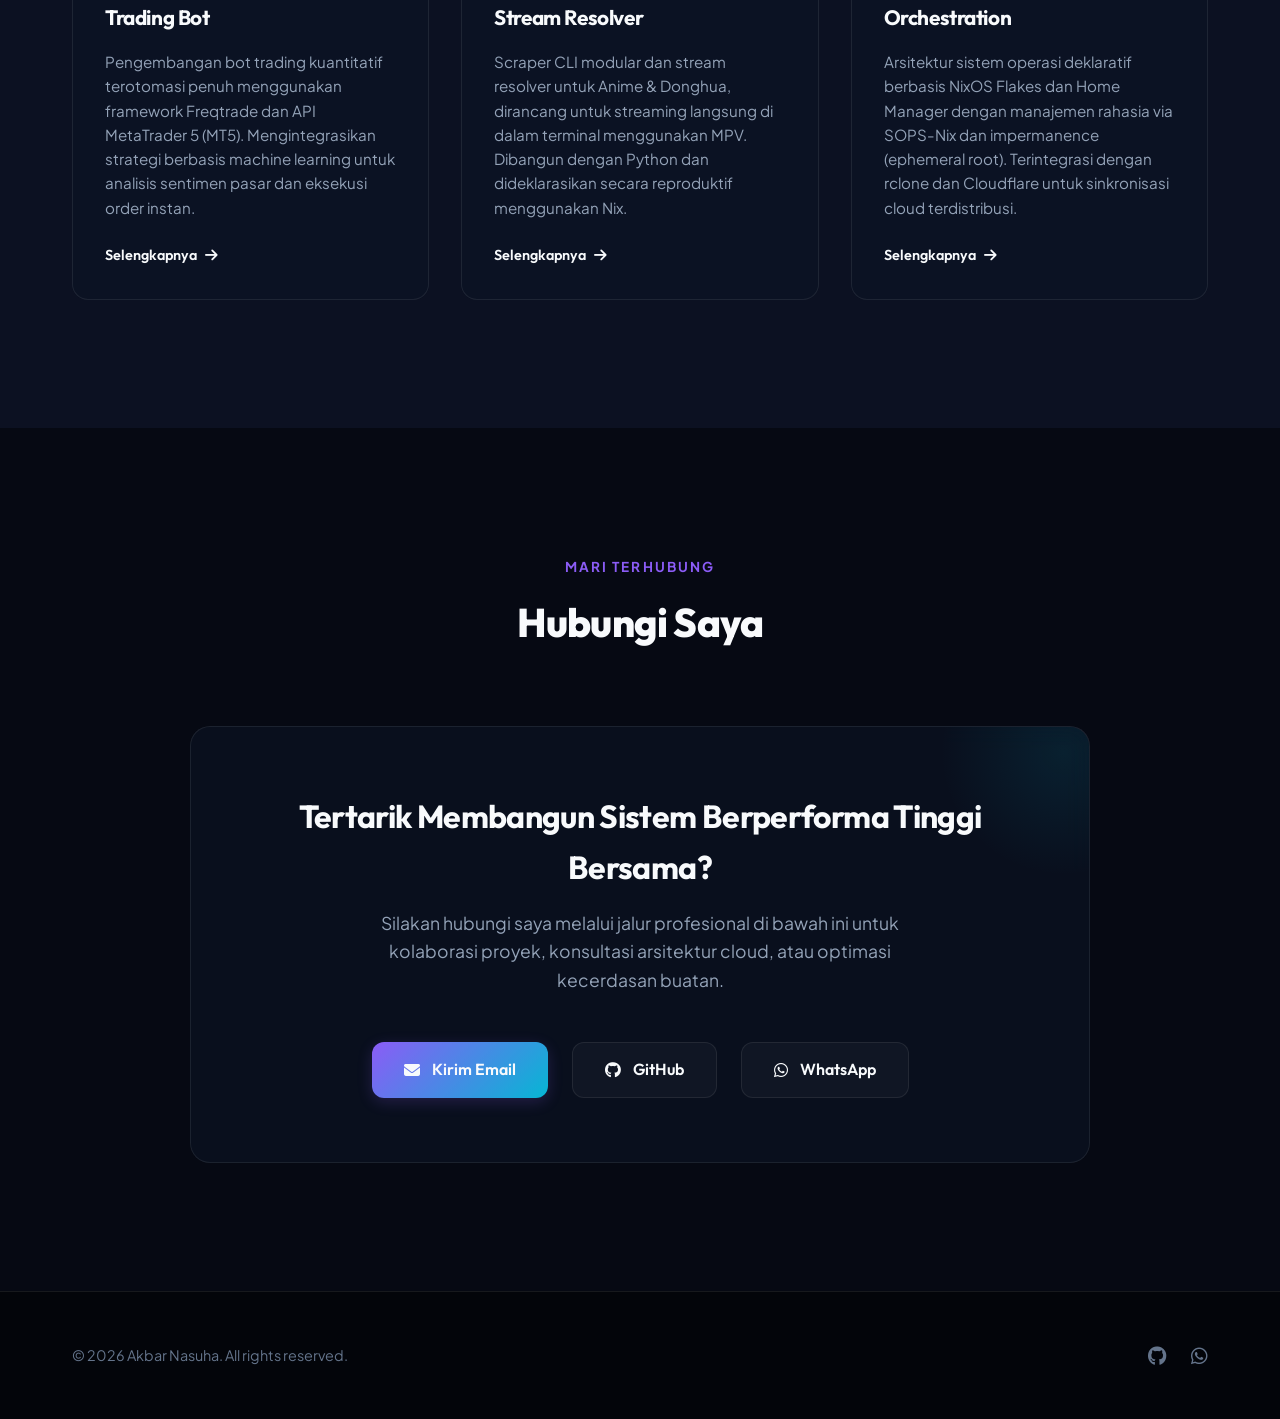
==== commit 50417e52: "feat: Add printable CV page with headshot matching user request design" ====
--- a/index.html
+++ b/index.html
@@ -83,6 +83,7 @@
           <li><a href="#about" class="nav-link">Tentang</a></li>
           <li><a href="#skills" class="nav-link">Keahlian</a></li>
           <li><a href="#projects" class="nav-link">Portofolio</a></li>
+          <li><a href="cv.html" target="_blank" class="nav-link">CV</a></li>
           <li><a href="#contact" class="nav-link">Kontak</a></li>
         </ul>
       </div>
@@ -112,6 +113,9 @@
             ></a>
             <a href="#projects" class="btn btn-secondary" id="hero-cta-projects"
               >Lihat Proyek</a
+            >
+            <a href="cv.html" target="_blank" class="btn btn-secondary" id="hero-cta-cv"
+              >Lihat CV</a
             >
           </div>
         </div>
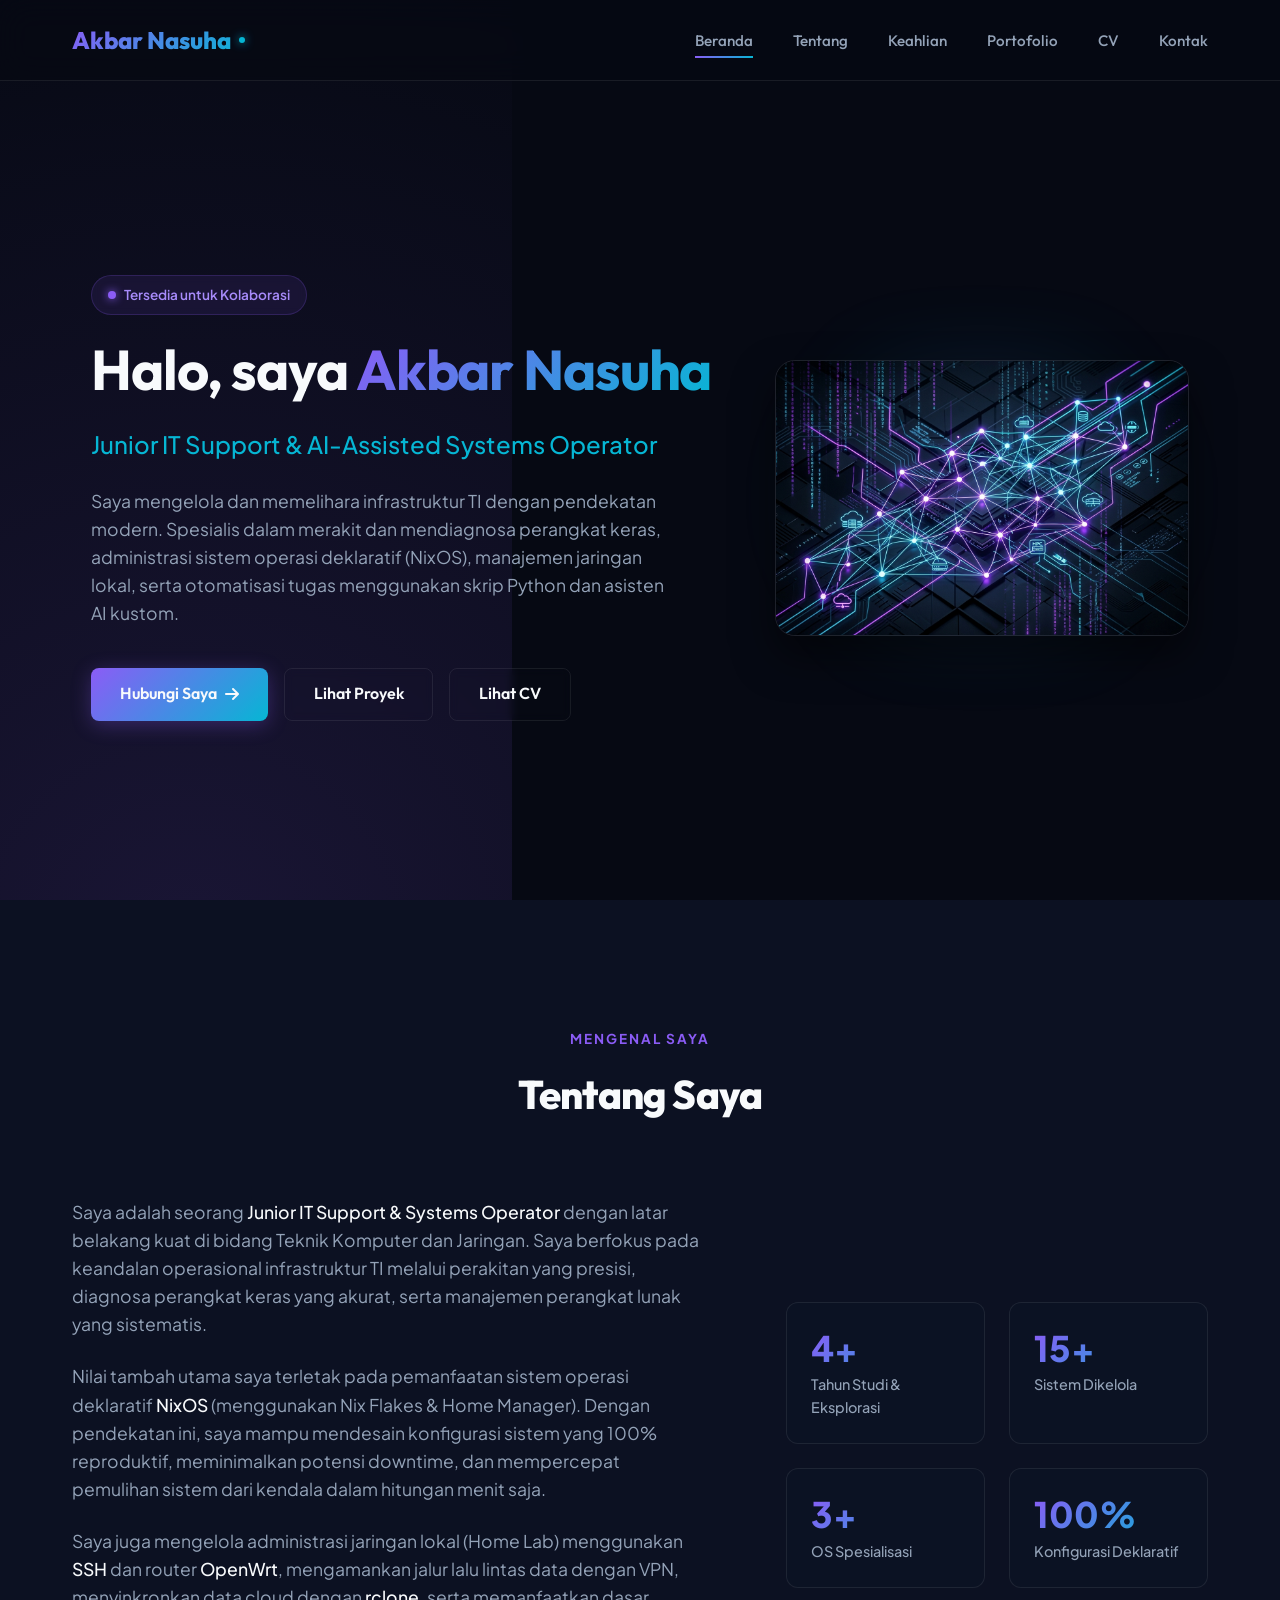
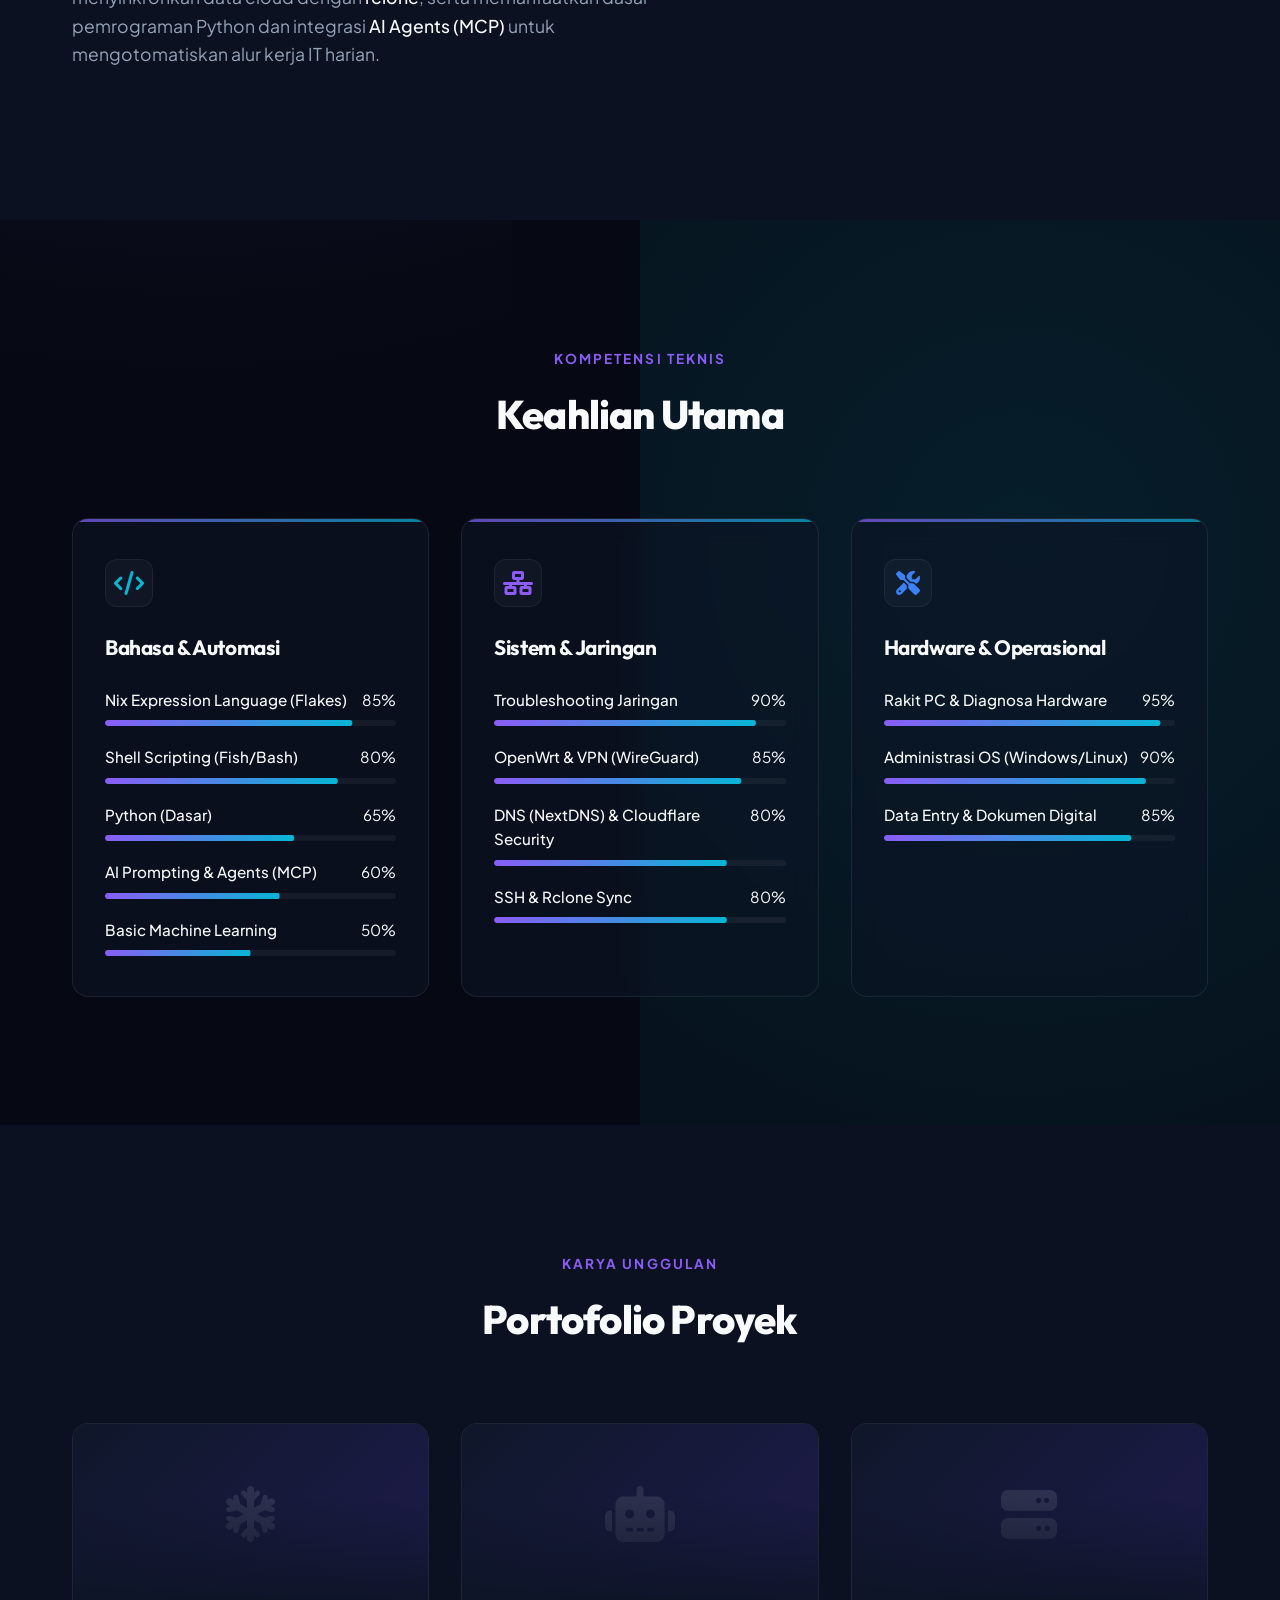
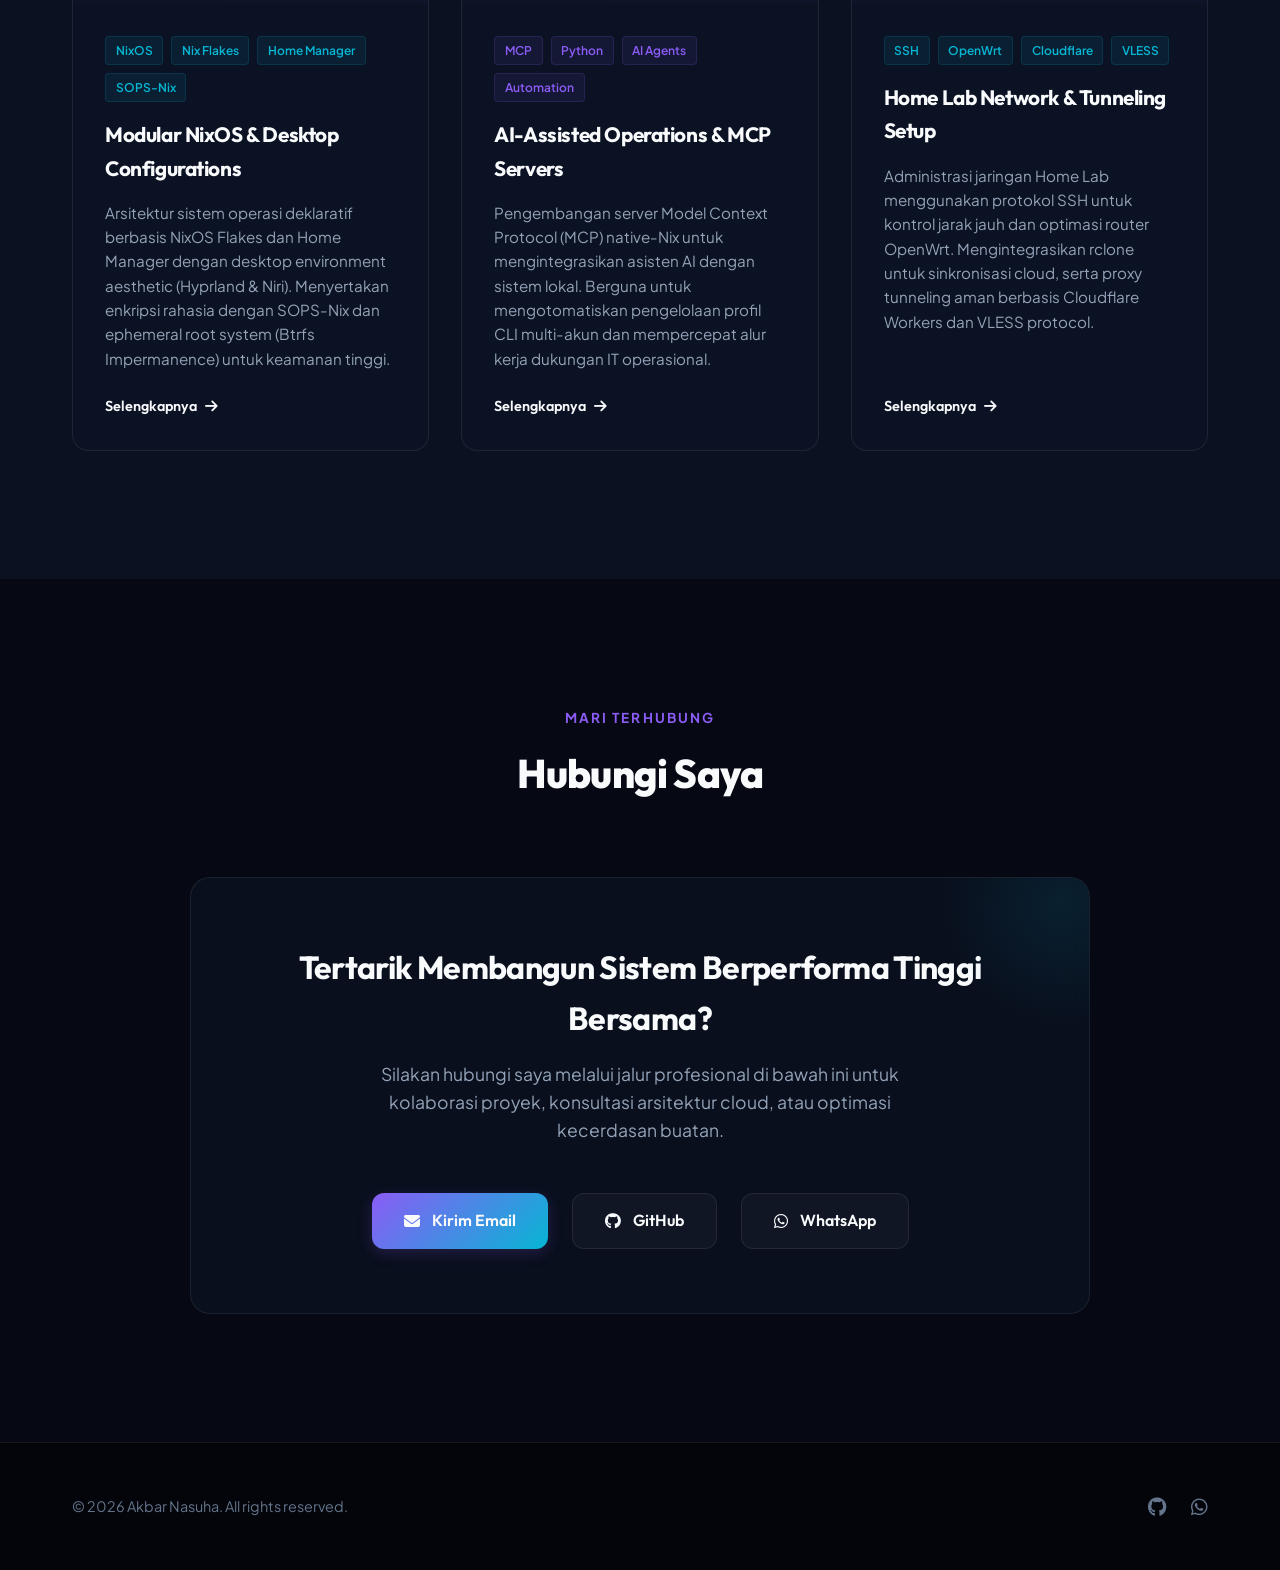
==== commit 6f182ce3: "feat: sync portfolio content with IT Support CV and custom AI agents" ====
--- a/index.html
+++ b/index.html
@@ -4,21 +4,21 @@
     <meta charset="UTF-8" />
     <meta name="viewport" content="width=device-width, initial-scale=1.0" />
     <title>
-      Akbar Nasuha | Machine Learning Engineer & IT Infrastructure Specialist
+      Akbar Nasuha | Junior IT Support & NixOS Declarative Specialist
     </title>
 
     <!-- Primary Meta Tags -->
     <meta
       name="title"
-      content="Akbar Nasuha | Machine Learning Engineer & IT Infrastructure Specialist"
+      content="Akbar Nasuha | Junior IT Support & NixOS Declarative Specialist"
     />
     <meta
       name="description"
-      content="Portfolio Akbar Nasuha, ahli di bidang high-performance computing, pengembangan arsitektur IT, optimasi Cython, trading algoritmik (Freqtrade/MT5), dan infrastruktur cloud."
+      content="Portfolio Akbar Nasuha, Junior IT Support dengan spesialisasi sistem operasi deklaratif (NixOS), manajemen jaringan lokal, otomatisasi AI Agents, dan administrasi sistem."
     />
     <meta
       name="keywords"
-      content="Akbar Nasuha, Machine Learning, IT Infrastructure, Cython, Python, Algorithmic Trading, Freqtrade, MT5, Cloudflare, Linux, rclone"
+      content="Akbar Nasuha, IT Support, Junior IT Support, NixOS, Nix Flakes, Home Manager, Jaringan Komputer, OpenWrt, VPN, Cloudflare, AI Agents, Python, rclone"
     />
     <meta name="author" content="Akbar Nasuha" />
 
@@ -27,11 +27,11 @@
     <meta property="og:url" content="https://akbarnasuha.my.id/" />
     <meta
       property="og:title"
-      content="Akbar Nasuha | Machine Learning Engineer & IT Infrastructure Specialist"
+      content="Akbar Nasuha | Junior IT Support & NixOS Declarative Specialist"
     />
     <meta
       property="og:description"
-      content="Portfolio Akbar Nasuha, mengoptimalkan high-performance computing, arsitektur IT, dan AI."
+      content="Portfolio Akbar Nasuha, Junior IT Support dengan keahlian unik di bidang NixOS, Jaringan, dan Otomatisasi AI."
     />
     <meta property="og:image" content="assets/hero.jpg" />
 
@@ -40,11 +40,11 @@
     <meta property="twitter:url" content="https://akbarnasuha.my.id/" />
     <meta
       property="twitter:title"
-      content="Akbar Nasuha | Machine Learning Engineer & IT Infrastructure Specialist"
+      content="Akbar Nasuha | Junior IT Support & NixOS Declarative Specialist"
     />
     <meta
       property="twitter:description"
-      content="Portfolio Akbar Nasuha, mengoptimalkan high-performance computing, arsitektur IT, dan AI."
+      content="Portfolio Akbar Nasuha, Junior IT Support dengan keahlian unik di bidang NixOS, Jaringan, dan Otomatisasi AI."
     />
     <meta property="twitter:image" content="assets/hero.jpg" />
 
@@ -99,13 +99,10 @@
           </div>
           <h1 class="hero-title">Halo, saya <span>Akbar Nasuha</span></h1>
           <p class="hero-subtitle">
-            Machine Learning Engineer & IT Infrastructure Specialist
+            Junior IT Support & AI-Assisted Systems Operator
           </p>
           <p class="hero-description">
-            Saya fokus menjembatani implementasi artificial intelligence dengan
-            high-performance computing. Ahli dalam merancang arsitektur sistem
-            backend berperforma tinggi, otomasi strategi, dan infrastruktur
-            cloud yang andal.
+            Saya mengelola dan memelihara infrastruktur TI dengan pendekatan modern. Spesialis dalam merakit dan mendiagnosa perangkat keras, administrasi sistem operasi deklaratif (NixOS), manajemen jaringan lokal, serta otomatisasi tugas menggunakan skrip Python dan asisten AI kustom.
           </p>
           <div class="hero-cta">
             <a href="#contact" class="btn btn-primary" id="hero-cta-contact"
@@ -125,7 +122,7 @@
           <div class="hero-image-wrapper">
             <img
               src="assets/hero.jpg"
-              alt="Akbar Nasuha - ML & IT Infrastructure"
+              alt="Akbar Nasuha - IT Support & NixOS Specialist"
               class="hero-image"
             />
           </div>
@@ -146,45 +143,36 @@
             <p>
               Saya adalah seorang
               <span class="highlight"
-                >Machine Learning Engineer & IT Infrastructure Specialist</span
+                >Junior IT Support & Systems Operator</span
               >
-              yang mendedikasikan karir saya untuk membangun solusi komputasi
-              berkinerja tinggi. Fokus utama saya terletak pada konvergensi
-              antara kecerdasan buatan dengan infrastruktur TI berskala besar.
+              dengan latar belakang kuat di bidang Teknik Komputer dan Jaringan. Saya berfokus pada keandalan operasional infrastruktur TI melalui perakitan yang presisi, diagnosa perangkat keras yang akurat, serta manajemen perangkat lunak yang sistematis.
             </p>
             <p>
-              Dengan latar belakang yang kuat dalam optimasi tingkat rendah
-              menggunakan <span class="highlight">Cython</span> dan manajemen
-              memori (seperti pemrosesan multi-threaded yang melangkahi Global
-              Interpreter Lock), saya memastikan bahwa model AI dan pipeline
-              data berjalan dengan efisiensi maksimal pada perangkat keras
-              bare-metal maupun cloud.
+              Nilai tambah utama saya terletak pada pemanfaatan sistem operasi deklaratif
+              <span class="highlight">NixOS</span> (menggunakan Nix Flakes & Home Manager). Dengan pendekatan ini, saya mampu mendesain konfigurasi sistem yang 100% reproduktif, meminimalkan potensi downtime, dan mempercepat pemulihan sistem dari kendala dalam hitungan menit saja.
             </p>
             <p>
-              Di sisi infrastruktur, saya gemar mendesain topologi jaringan
-              cloud yang kokoh, mengamankan gerbang data dengan
-              <span class="highlight">Cloudflare</span>, serta mengefisiensikan
-              sinkronisasi penyimpanan cloud menggunakan tool canggih seperti
-              <span class="highlight">rclone</span>.
+              Saya juga mengelola administrasi jaringan lokal (Home Lab) menggunakan
+              <span class="highlight">SSH</span> dan router <span class="highlight">OpenWrt</span>, mengamankan jalur lalu lintas data dengan VPN, menyinkronkan data cloud dengan <span class="highlight">rclone</span>, serta memanfaatkan dasar pemrograman Python dan integrasi <span class="highlight">AI Agents (MCP)</span> untuk mengotomatiskan alur kerja IT harian.
             </p>
           </div>
 
           <div class="about-stats reveal">
             <div class="stat-card">
+              <div class="stat-number">4+</div>
+              <div class="stat-label">Tahun Studi & Eksplorasi</div>
+            </div>
+            <div class="stat-card">
+              <div class="stat-number">15+</div>
+              <div class="stat-label">Sistem Dikelola</div>
+            </div>
+            <div class="stat-card">
               <div class="stat-number">3+</div>
-              <div class="stat-label">Tahun Pengalaman</div>
+              <div class="stat-label">OS Spesialisasi</div>
             </div>
             <div class="stat-card">
-              <div class="stat-number">10x</div>
-              <div class="stat-label">Akselerasi Backend</div>
-            </div>
-            <div class="stat-card">
-              <div class="stat-number">99.9%</div>
-              <div class="stat-label">Uptime Arsitektur</div>
-            </div>
-            <div class="stat-card">
-              <div class="stat-number">5+</div>
-              <div class="stat-label">Bot Trading Aktif</div>
+              <div class="stat-number">100%</div>
+              <div class="stat-label">Konfigurasi Deklaratif</div>
             </div>
           </div>
         </div>
@@ -203,28 +191,10 @@
           <!-- Category 1 -->
           <div class="skills-category reveal">
             <div class="skills-icon">
-              <i class="fab fa-python"></i>
-            </div>
-            <h3>Bahasa Pemrograman</h3>
+              <i class="fas fa-code"></i>
+            </div>
+            <h3>Bahasa & Automasi</h3>
             <div class="skills-list">
-              <div class="skill-item">
-                <div class="skill-info">
-                  <span class="skill-name">Python</span>
-                  <span class="skill-level">95%</span>
-                </div>
-                <div class="skill-bar">
-                  <div class="skill-progress" data-level="95"></div>
-                </div>
-              </div>
-              <div class="skill-item">
-                <div class="skill-info">
-                  <span class="skill-name">Cython (Basic)</span>
-                  <span class="skill-level">60%</span>
-                </div>
-                <div class="skill-bar">
-                  <div class="skill-progress" data-level="60"></div>
-                </div>
-              </div>
               <div class="skill-item">
                 <div class="skill-info">
                   <span class="skill-name">Nix Expression Language (Flakes)</span>
@@ -232,6 +202,42 @@
                 </div>
                 <div class="skill-bar">
                   <div class="skill-progress" data-level="85"></div>
+                </div>
+              </div>
+              <div class="skill-item">
+                <div class="skill-info">
+                  <span class="skill-name">Shell Scripting (Fish/Bash)</span>
+                  <span class="skill-level">80%</span>
+                </div>
+                <div class="skill-bar">
+                  <div class="skill-progress" data-level="80"></div>
+                </div>
+              </div>
+              <div class="skill-item">
+                <div class="skill-info">
+                  <span class="skill-name">Python (Dasar)</span>
+                  <span class="skill-level">65%</span>
+                </div>
+                <div class="skill-bar">
+                  <div class="skill-progress" data-level="65"></div>
+                </div>
+              </div>
+              <div class="skill-item">
+                <div class="skill-info">
+                  <span class="skill-name">AI Prompting & Agents (MCP)</span>
+                  <span class="skill-level">60%</span>
+                </div>
+                <div class="skill-bar">
+                  <div class="skill-progress" data-level="60"></div>
+                </div>
+              </div>
+              <div class="skill-item">
+                <div class="skill-info">
+                  <span class="skill-name">Basic Machine Learning</span>
+                  <span class="skill-level">50%</span>
+                </div>
+                <div class="skill-bar">
+                  <div class="skill-progress" data-level="50"></div>
                 </div>
               </div>
             </div>
@@ -240,13 +246,13 @@
           <!-- Category 2 -->
           <div class="skills-category reveal">
             <div class="skills-icon">
-              <i class="fas fa-brain"></i>
-            </div>
-            <h3>Domain Pengetahuan</h3>
+              <i class="fas fa-network-wired"></i>
+            </div>
+            <h3>Sistem & Jaringan</h3>
             <div class="skills-list">
               <div class="skill-item">
                 <div class="skill-info">
-                  <span class="skill-name">Algorithmic Trading</span>
+                  <span class="skill-name">Troubleshooting Jaringan</span>
                   <span class="skill-level">90%</span>
                 </div>
                 <div class="skill-bar">
@@ -255,22 +261,29 @@
               </div>
               <div class="skill-item">
                 <div class="skill-info">
-                  <span class="skill-name"
-                    >Strategi Automasi (Freqtrade & MT5)</span
-                  >
-                  <span class="skill-level">88%</span>
-                </div>
-                <div class="skill-bar">
-                  <div class="skill-progress" data-level="88"></div>
-                </div>
-              </div>
-              <div class="skill-item">
-                <div class="skill-info">
-                  <span class="skill-name">Machine Learning Models</span>
+                  <span class="skill-name">OpenWrt & VPN (WireGuard)</span>
                   <span class="skill-level">85%</span>
                 </div>
                 <div class="skill-bar">
                   <div class="skill-progress" data-level="85"></div>
+                </div>
+              </div>
+              <div class="skill-item">
+                <div class="skill-info">
+                  <span class="skill-name">DNS (NextDNS) & Cloudflare Security</span>
+                  <span class="skill-level">80%</span>
+                </div>
+                <div class="skill-bar">
+                  <div class="skill-progress" data-level="80"></div>
+                </div>
+              </div>
+              <div class="skill-item">
+                <div class="skill-info">
+                  <span class="skill-name">SSH & Rclone Sync</span>
+                  <span class="skill-level">80%</span>
+                </div>
+                <div class="skill-bar">
+                  <div class="skill-progress" data-level="80"></div>
                 </div>
               </div>
             </div>
@@ -279,13 +292,22 @@
           <!-- Category 3 -->
           <div class="skills-category reveal">
             <div class="skills-icon">
-              <i class="fas fa-server"></i>
-            </div>
-            <h3>Infrastruktur & Tools</h3>
+              <i class="fas fa-tools"></i>
+            </div>
+            <h3>Hardware & Operasional</h3>
             <div class="skills-list">
               <div class="skill-item">
                 <div class="skill-info">
-                  <span class="skill-name">Linux & Bash Scripting</span>
+                  <span class="skill-name">Rakit PC & Diagnosa Hardware</span>
+                  <span class="skill-level">95%</span>
+                </div>
+                <div class="skill-bar">
+                  <div class="skill-progress" data-level="95"></div>
+                </div>
+              </div>
+              <div class="skill-item">
+                <div class="skill-info">
+                  <span class="skill-name">Administrasi OS (Windows/Linux)</span>
                   <span class="skill-level">90%</span>
                 </div>
                 <div class="skill-bar">
@@ -294,29 +316,11 @@
               </div>
               <div class="skill-item">
                 <div class="skill-info">
-                  <span class="skill-name">NixOS (Flakes, SOPS, HM)</span>
-                  <span class="skill-level">90%</span>
-                </div>
-                <div class="skill-bar">
-                  <div class="skill-progress" data-level="90"></div>
-                </div>
-              </div>
-              <div class="skill-item">
-                <div class="skill-info">
-                  <span class="skill-name">Cloudflare & DNS Mgmt</span>
+                  <span class="skill-name">Data Entry & Dokumen Digital</span>
                   <span class="skill-level">85%</span>
                 </div>
                 <div class="skill-bar">
                   <div class="skill-progress" data-level="85"></div>
-                </div>
-              </div>
-              <div class="skill-item">
-                <div class="skill-info">
-                  <span class="skill-name">Cloud Storage & rclone</span>
-                  <span class="skill-level">80%</span>
-                </div>
-                <div class="skill-bar">
-                  <div class="skill-progress" data-level="80"></div>
                 </div>
               </div>
             </div>
@@ -341,23 +345,21 @@
           <!-- Project 1 -->
           <div class="project-card reveal">
             <div class="project-media">
-              <i class="fas fa-chart-line project-visual-icon"></i>
+              <i class="fas fa-snowflake project-visual-icon"></i>
             </div>
             <div class="project-body">
               <div class="project-tags">
-                <span class="project-tag">Python</span>
-                <span class="project-tag">Freqtrade</span>
-                <span class="project-tag">MetaTrader 5</span>
-              </div>
-              <h3 class="project-title">Low-Latency Algorithmic Trading Bot</h3>
+                <span class="project-tag">NixOS</span>
+                <span class="project-tag">Nix Flakes</span>
+                <span class="project-tag">Home Manager</span>
+                <span class="project-tag">SOPS-Nix</span>
+              </div>
+              <h3 class="project-title">Modular NixOS & Desktop Configurations</h3>
               <p class="project-desc">
-                Pengembangan bot trading kuantitatif terotomasi penuh
-                menggunakan framework Freqtrade dan API MetaTrader 5 (MT5).
-                Mengintegrasikan strategi berbasis machine learning untuk
-                analisis sentimen pasar dan eksekusi order instan.
+                Arsitektur sistem operasi deklaratif berbasis NixOS Flakes dan Home Manager dengan desktop environment aesthetic (Hyprland & Niri). Menyertakan enkripsi rahasia dengan SOPS-Nix dan ephemeral root system (Btrfs Impermanence) untuk keamanan tinggi.
               </p>
               <a
-                href="https://github.com/XiaoXioe"
+                href="https://github.com/XiaoXioe/nixos-config"
                 target="_blank"
                 rel="noopener"
                 class="project-link"
@@ -371,23 +373,21 @@
           <!-- Project 2 -->
           <div class="project-card reveal">
             <div class="project-media">
-              <i class="fas fa-play project-visual-icon"></i>
+              <i class="fas fa-robot project-visual-icon"></i>
             </div>
             <div class="project-body">
               <div class="project-tags">
+                <span class="project-tag">MCP</span>
                 <span class="project-tag">Python</span>
-                <span class="project-tag">Nix</span>
-                <span class="project-tag">MPV</span>
-                <span class="project-tag">CLI</span>
-              </div>
-              <h3 class="project-title">
-                DaoStream: CLI Scraper & Stream Resolver
-              </h3>
+                <span class="project-tag">AI Agents</span>
+                <span class="project-tag">Automation</span>
+              </div>
+              <h3 class="project-title">AI-Assisted Operations & MCP Servers</h3>
               <p class="project-desc">
-                Scraper CLI modular dan stream resolver untuk Anime & Donghua, dirancang untuk streaming langsung di dalam terminal menggunakan MPV. Dibangun dengan Python dan dideklarasikan secara reproduktif menggunakan Nix.
+                Pengembangan server Model Context Protocol (MCP) native-Nix untuk mengintegrasikan asisten AI dengan sistem lokal. Berguna untuk mengotomatiskan pengelolaan profil CLI multi-akun dan mempercepat alur kerja dukungan IT operasional.
               </p>
               <a
-                href="https://github.com/XiaoXioe/DaoStream"
+                href="https://github.com/XiaoXioe/nix-mcp"
                 target="_blank"
                 rel="noopener"
                 class="project-link"
@@ -401,23 +401,21 @@
           <!-- Project 3 -->
           <div class="project-card reveal">
             <div class="project-media">
-              <i class="fas fa-snowflake project-visual-icon"></i>
+              <i class="fas fa-server project-visual-icon"></i>
             </div>
             <div class="project-body">
               <div class="project-tags">
-                <span class="project-tag">NixOS</span>
-                <span class="project-tag">Flakes</span>
-                <span class="project-tag">SOPS-Nix</span>
-                <span class="project-tag">rclone</span>
-              </div>
-              <h3 class="project-title">
-                Modular NixOS & Cloud Orchestration
-              </h3>
+                <span class="project-tag">SSH</span>
+                <span class="project-tag">OpenWrt</span>
+                <span class="project-tag">Cloudflare</span>
+                <span class="project-tag">VLESS</span>
+              </div>
+              <h3 class="project-title">Home Lab Network & Tunneling Setup</h3>
               <p class="project-desc">
-                Arsitektur sistem operasi deklaratif berbasis NixOS Flakes dan Home Manager dengan manajemen rahasia via SOPS-Nix dan impermanence (ephemeral root). Terintegrasi dengan rclone dan Cloudflare untuk sinkronisasi cloud terdistribusi.
+                Administrasi jaringan Home Lab menggunakan protokol SSH untuk kontrol jarak jauh dan optimasi router OpenWrt. Mengintegrasikan rclone untuk sinkronisasi cloud, serta proxy tunneling aman berbasis Cloudflare Workers dan VLESS protocol.
               </p>
               <a
-                href="https://github.com/XiaoXioe/nixos-config"
+                href="https://github.com/XiaoXioe/EDtunnel"
                 target="_blank"
                 rel="noopener"
                 class="project-link"
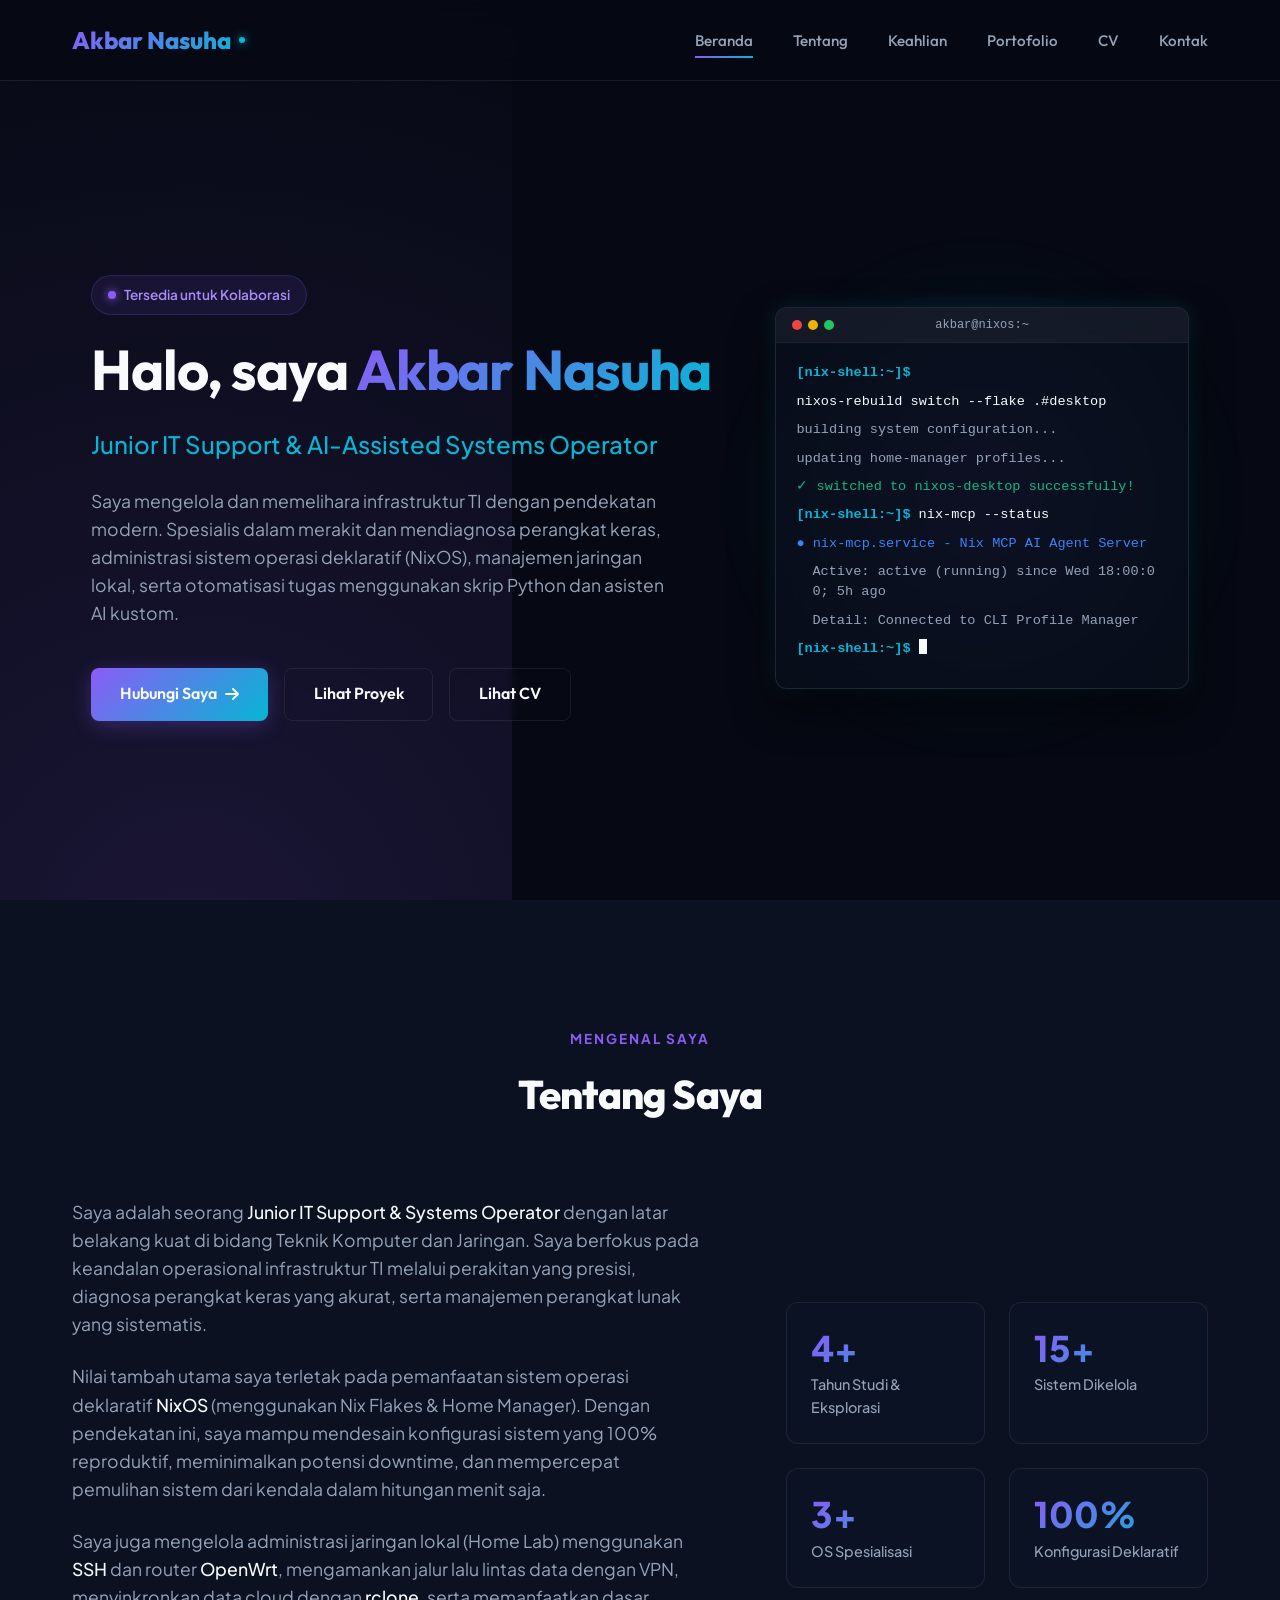
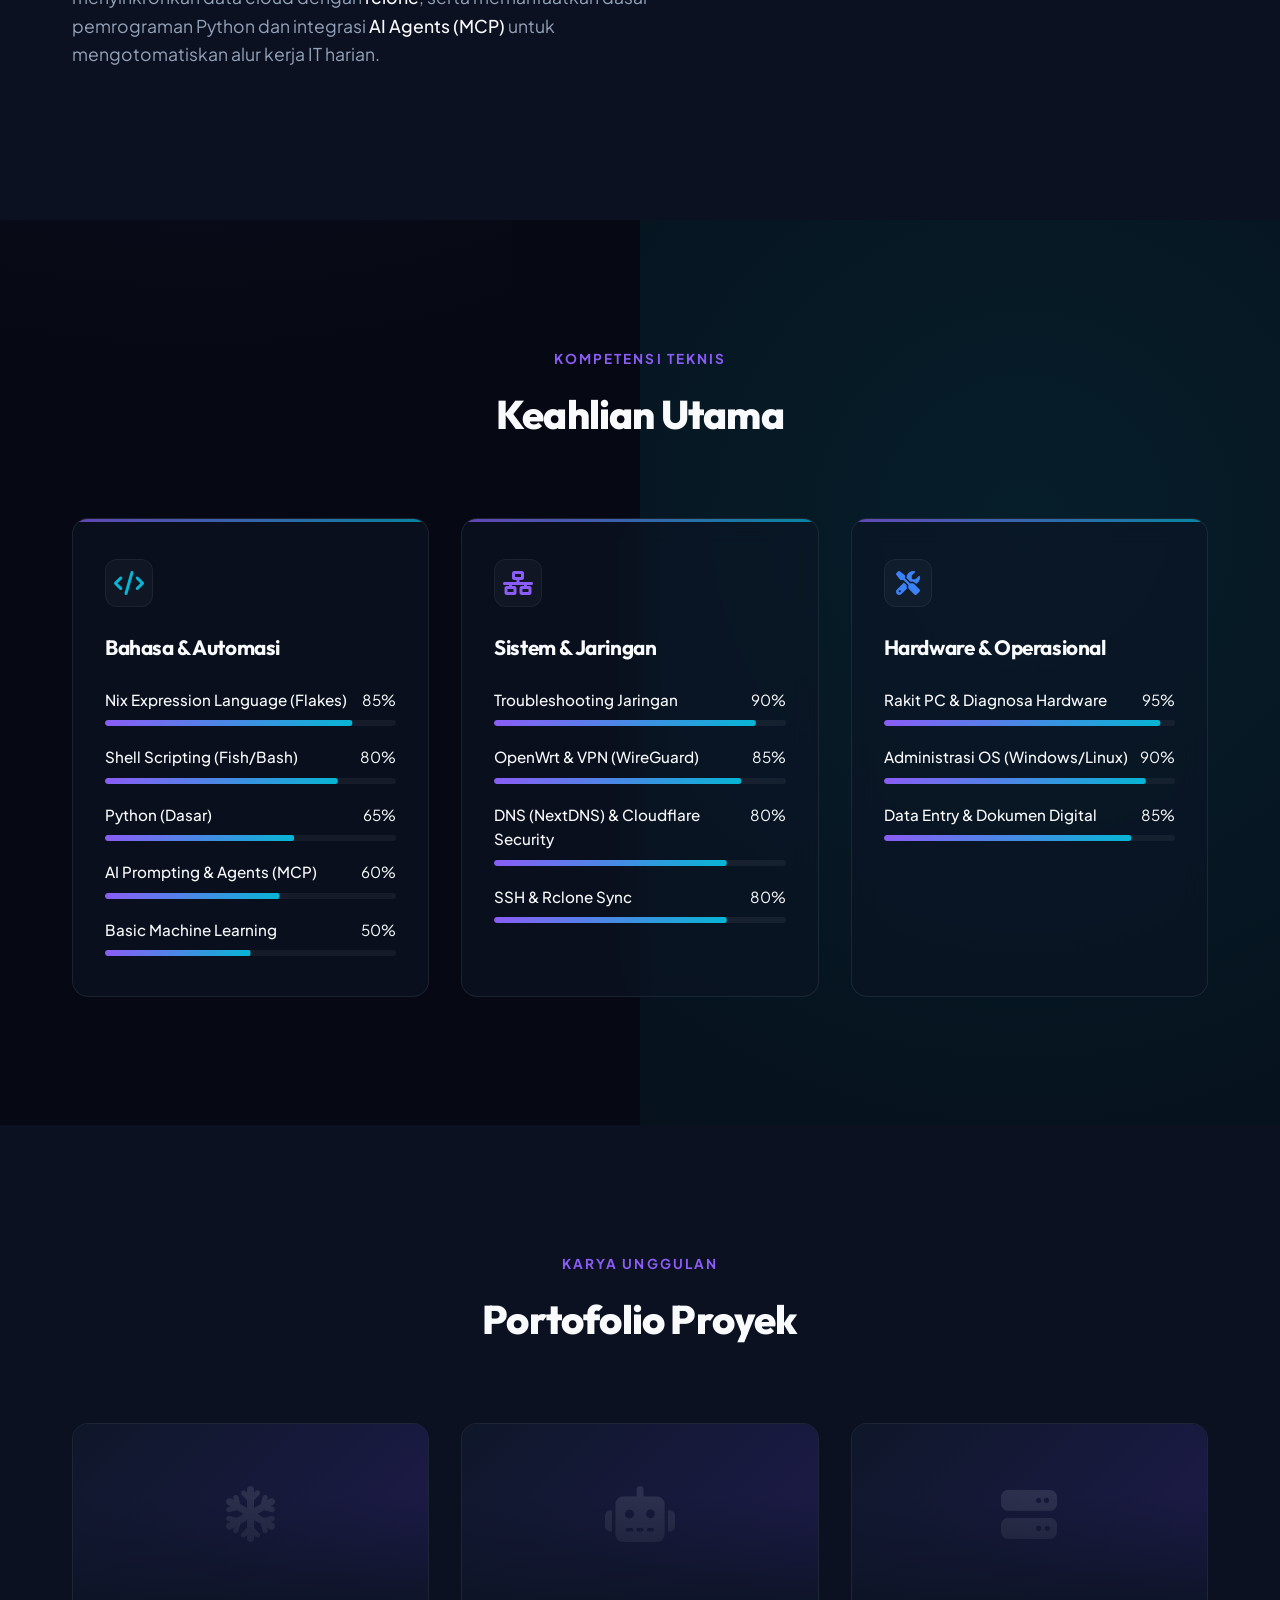
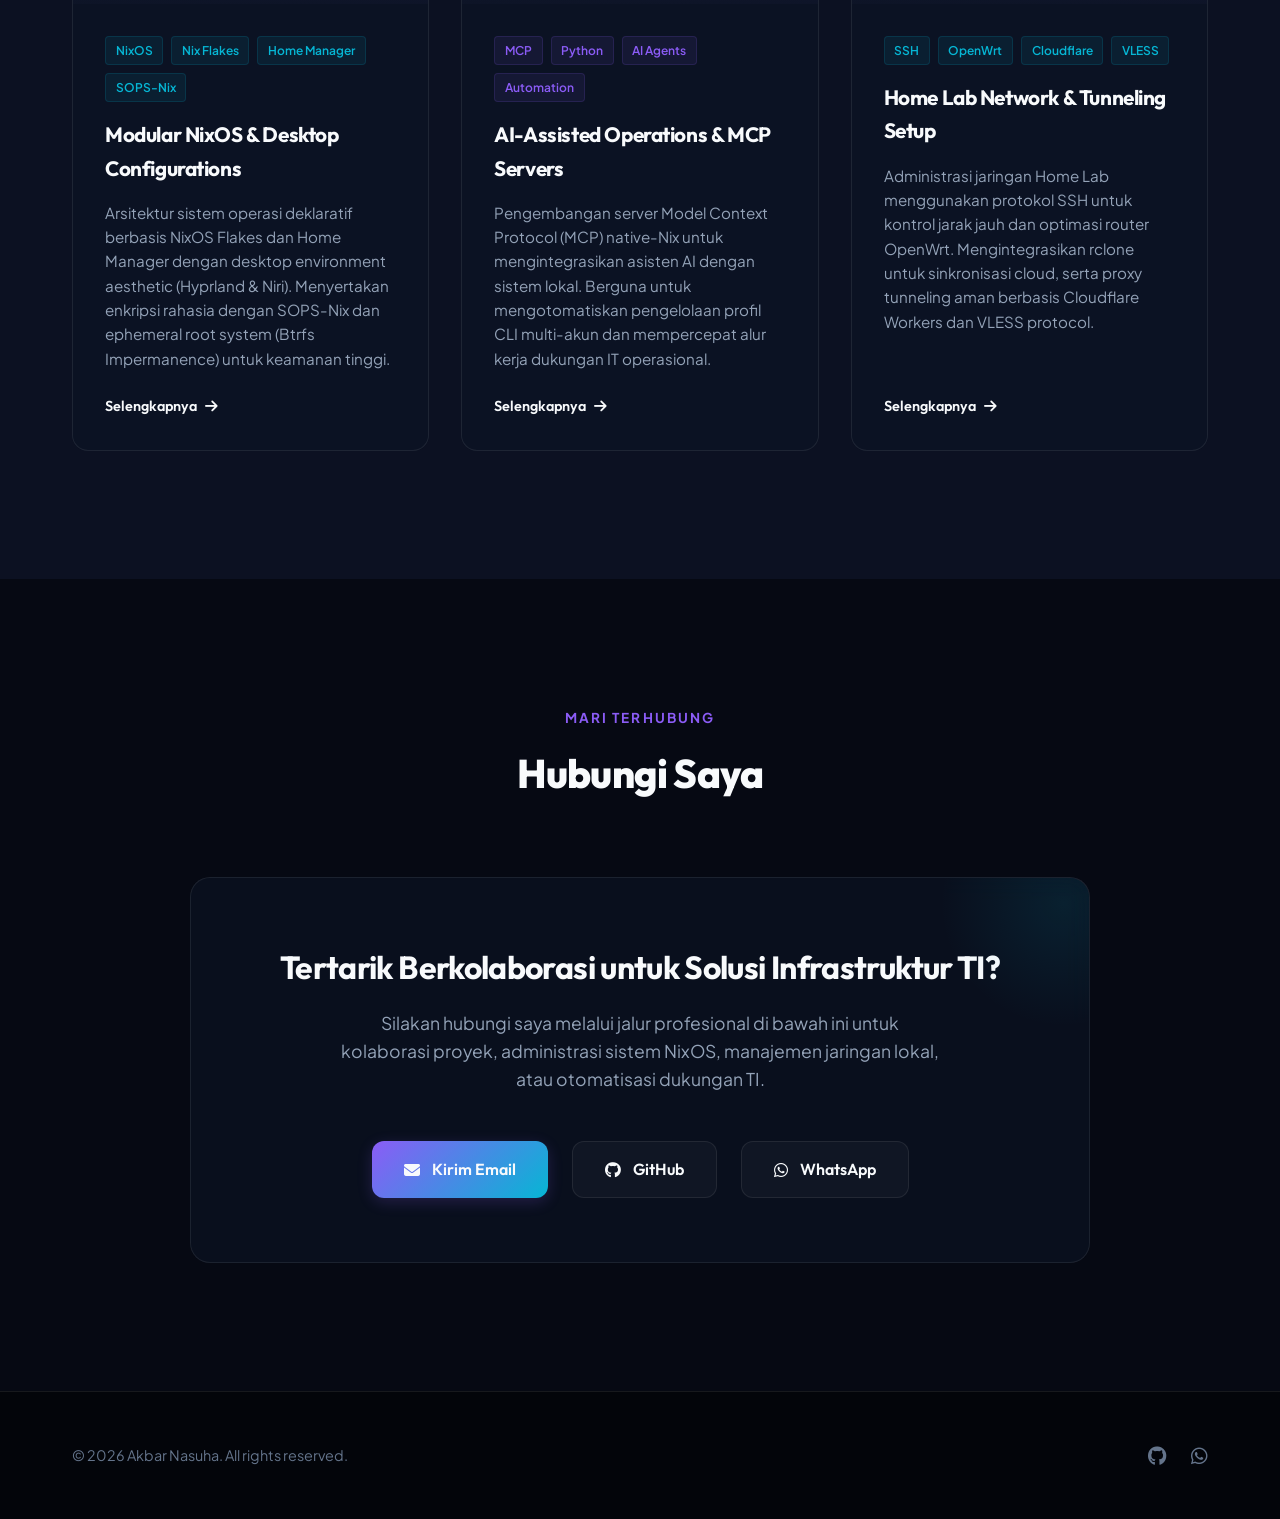
==== commit 4eabdf10: "feat: add terminal mockup to hero section and refine contact whatsapp template" ====
--- a/index.html
+++ b/index.html
@@ -119,12 +119,26 @@
 
         <div class="hero-visual reveal">
           <div class="glow-backdrop"></div>
-          <div class="hero-image-wrapper">
-            <img
-              src="assets/hero.jpg"
-              alt="Akbar Nasuha - IT Support & NixOS Specialist"
-              class="hero-image"
-            />
+          <div class="terminal-mockup">
+            <div class="terminal-header">
+              <div class="terminal-buttons">
+                <span class="terminal-button close"></span>
+                <span class="terminal-button minimize"></span>
+                <span class="terminal-button expand"></span>
+              </div>
+              <div class="terminal-title">akbar@nixos:~</div>
+            </div>
+            <div class="terminal-body">
+              <div class="terminal-line"><span class="prompt">[nix-shell:~]$</span> nixos-rebuild switch --flake .#desktop</div>
+              <div class="terminal-output">building system configuration...</div>
+              <div class="terminal-output">updating home-manager profiles...</div>
+              <div class="terminal-output success">✓ switched to nixos-desktop successfully!</div>
+              <div class="terminal-line"><span class="prompt">[nix-shell:~]$</span> nix-mcp --status</div>
+              <div class="terminal-output info">● nix-mcp.service - Nix MCP AI Agent Server</div>
+              <div class="terminal-output indent">Active: active (running) since Wed 18:00:00; 5h ago</div>
+              <div class="terminal-output indent">Detail: Connected to CLI Profile Manager</div>
+              <div class="terminal-line"><span class="prompt">[nix-shell:~]$</span> <span class="cursor"></span></div>
+            </div>
           </div>
         </div>
       </div>
@@ -439,12 +453,10 @@
 
         <div class="contact-container reveal">
           <h3 class="contact-title">
-            Tertarik Membangun Sistem Berperforma Tinggi Bersama?
+            Tertarik Berkolaborasi untuk Solusi Infrastruktur TI?
           </h3>
           <p class="contact-desc">
-            Silakan hubungi saya melalui jalur profesional di bawah ini untuk
-            kolaborasi proyek, konsultasi arsitektur cloud, atau optimasi
-            kecerdasan buatan.
+            Silakan hubungi saya melalui jalur profesional di bawah ini untuk kolaborasi proyek, administrasi sistem NixOS, manajemen jaringan lokal, atau otomatisasi dukungan TI.
           </p>
 
           <div class="contact-methods">
@@ -465,7 +477,7 @@
               <i class="fab fa-github"></i> GitHub
             </a>
             <a
-              href="https://wa.me/6289510801630"
+              href="https://wa.me/6289510801630?text=Halo%20Akbar%20Nasuha,%20saya%20tertarik%20dengan%20profil%20IT%20Support%20%26%20NixOS%20Anda%20dan%20ingin%20berdiskusi%20lebih%20lanjut."
               target="_blank"
               rel="noopener"
               class="contact-btn whatsapp"
--- a/style.css
+++ b/style.css
@@ -847,3 +847,112 @@
   opacity: 1;
   transform: translateY(0);
 }
+
+/* Terminal Mockup Styles */
+.terminal-mockup {
+  width: 100%;
+  max-width: 440px;
+  background: rgba(10, 15, 30, 0.75);
+  backdrop-filter: blur(16px);
+  -webkit-backdrop-filter: blur(16px);
+  border-radius: 12px;
+  border: 1px solid rgba(255, 255, 255, 0.1);
+  box-shadow: 0 20px 40px rgba(0, 0, 0, 0.6), 
+              0 0 20px rgba(6, 182, 212, 0.15);
+  overflow: hidden;
+  font-family: 'Courier New', Courier, monospace;
+  font-size: 0.85rem;
+  line-height: 1.5;
+  transition: var(--transition-slow);
+}
+
+.terminal-mockup:hover {
+  transform: translateY(-5px);
+  box-shadow: 0 25px 50px rgba(0, 0, 0, 0.7), 
+              0 0 30px rgba(139, 92, 246, 0.25);
+  border-color: rgba(139, 92, 246, 0.3);
+}
+
+.terminal-header {
+  background: rgba(255, 255, 255, 0.05);
+  padding: 0.75rem 1rem;
+  display: flex;
+  align-items: center;
+  border-bottom: 1px solid rgba(255, 255, 255, 0.05);
+  position: relative;
+}
+
+.terminal-buttons {
+  display: flex;
+  gap: 6px;
+}
+
+.terminal-button {
+  width: 10px;
+  height: 10px;
+  border-radius: 50%;
+  display: inline-block;
+}
+
+.terminal-button.close { background: #ef4444; }
+.terminal-button.minimize { background: #eab308; }
+.terminal-button.expand { background: #22c55e; }
+
+.terminal-title {
+  position: absolute;
+  left: 50%;
+  transform: translateX(-50%);
+  color: var(--text-secondary);
+  font-size: 0.75rem;
+  font-weight: 500;
+}
+
+.terminal-body {
+  padding: 1.25rem;
+  color: var(--text-primary);
+  text-align: left;
+}
+
+.terminal-line {
+  margin-bottom: 0.5rem;
+  display: flex;
+  flex-wrap: wrap;
+  gap: 0.5rem;
+}
+
+.prompt {
+  color: var(--accent-cyan);
+  font-weight: bold;
+}
+
+.terminal-output {
+  color: var(--text-secondary);
+  margin-bottom: 0.5rem;
+  white-space: pre-wrap;
+  word-break: break-all;
+}
+
+.terminal-output.success {
+  color: #10b981;
+}
+
+.terminal-output.info {
+  color: #3b82f6;
+}
+
+.terminal-output.indent {
+  padding-left: 1rem;
+}
+
+.cursor {
+  display: inline-block;
+  width: 8px;
+  height: 15px;
+  background-color: var(--text-primary);
+  animation: blink 1s step-end infinite;
+}
+
+@keyframes blink {
+  from, to { background-color: transparent }
+  50% { background-color: var(--text-primary) }
+}
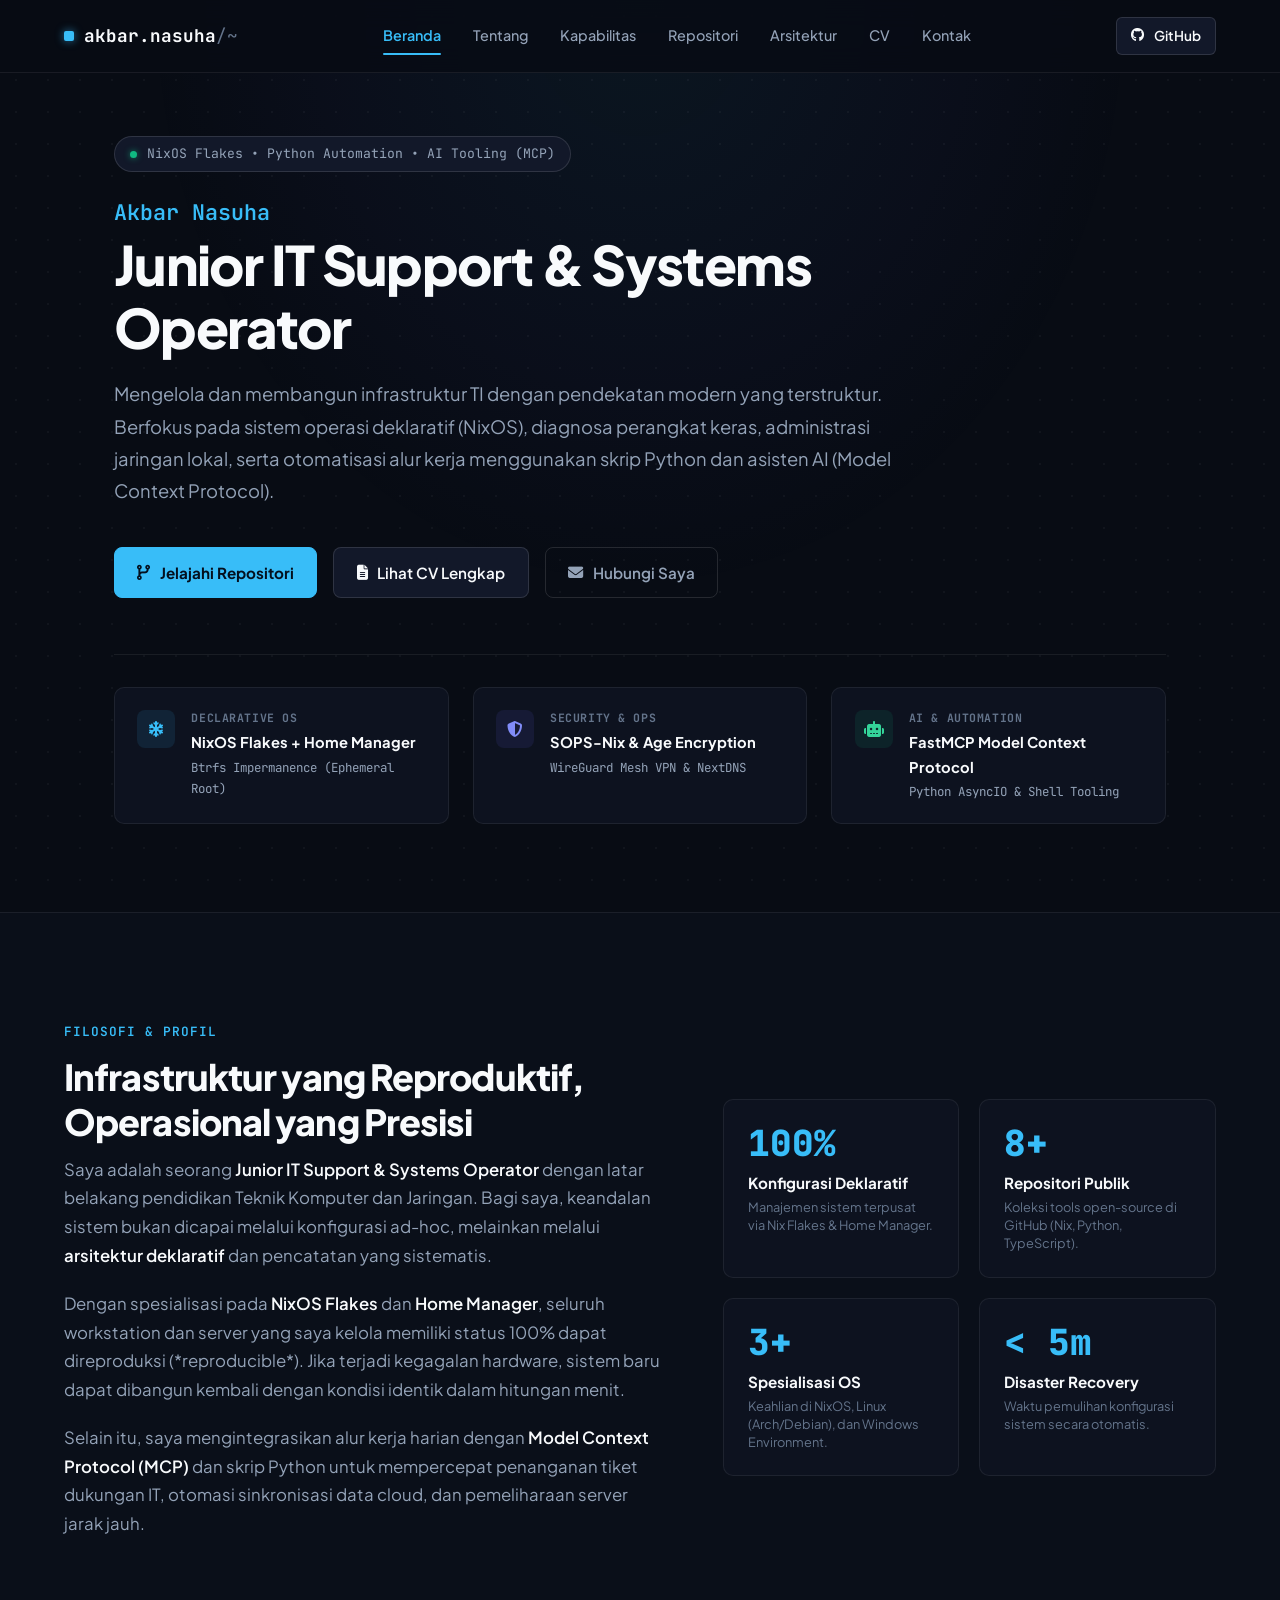
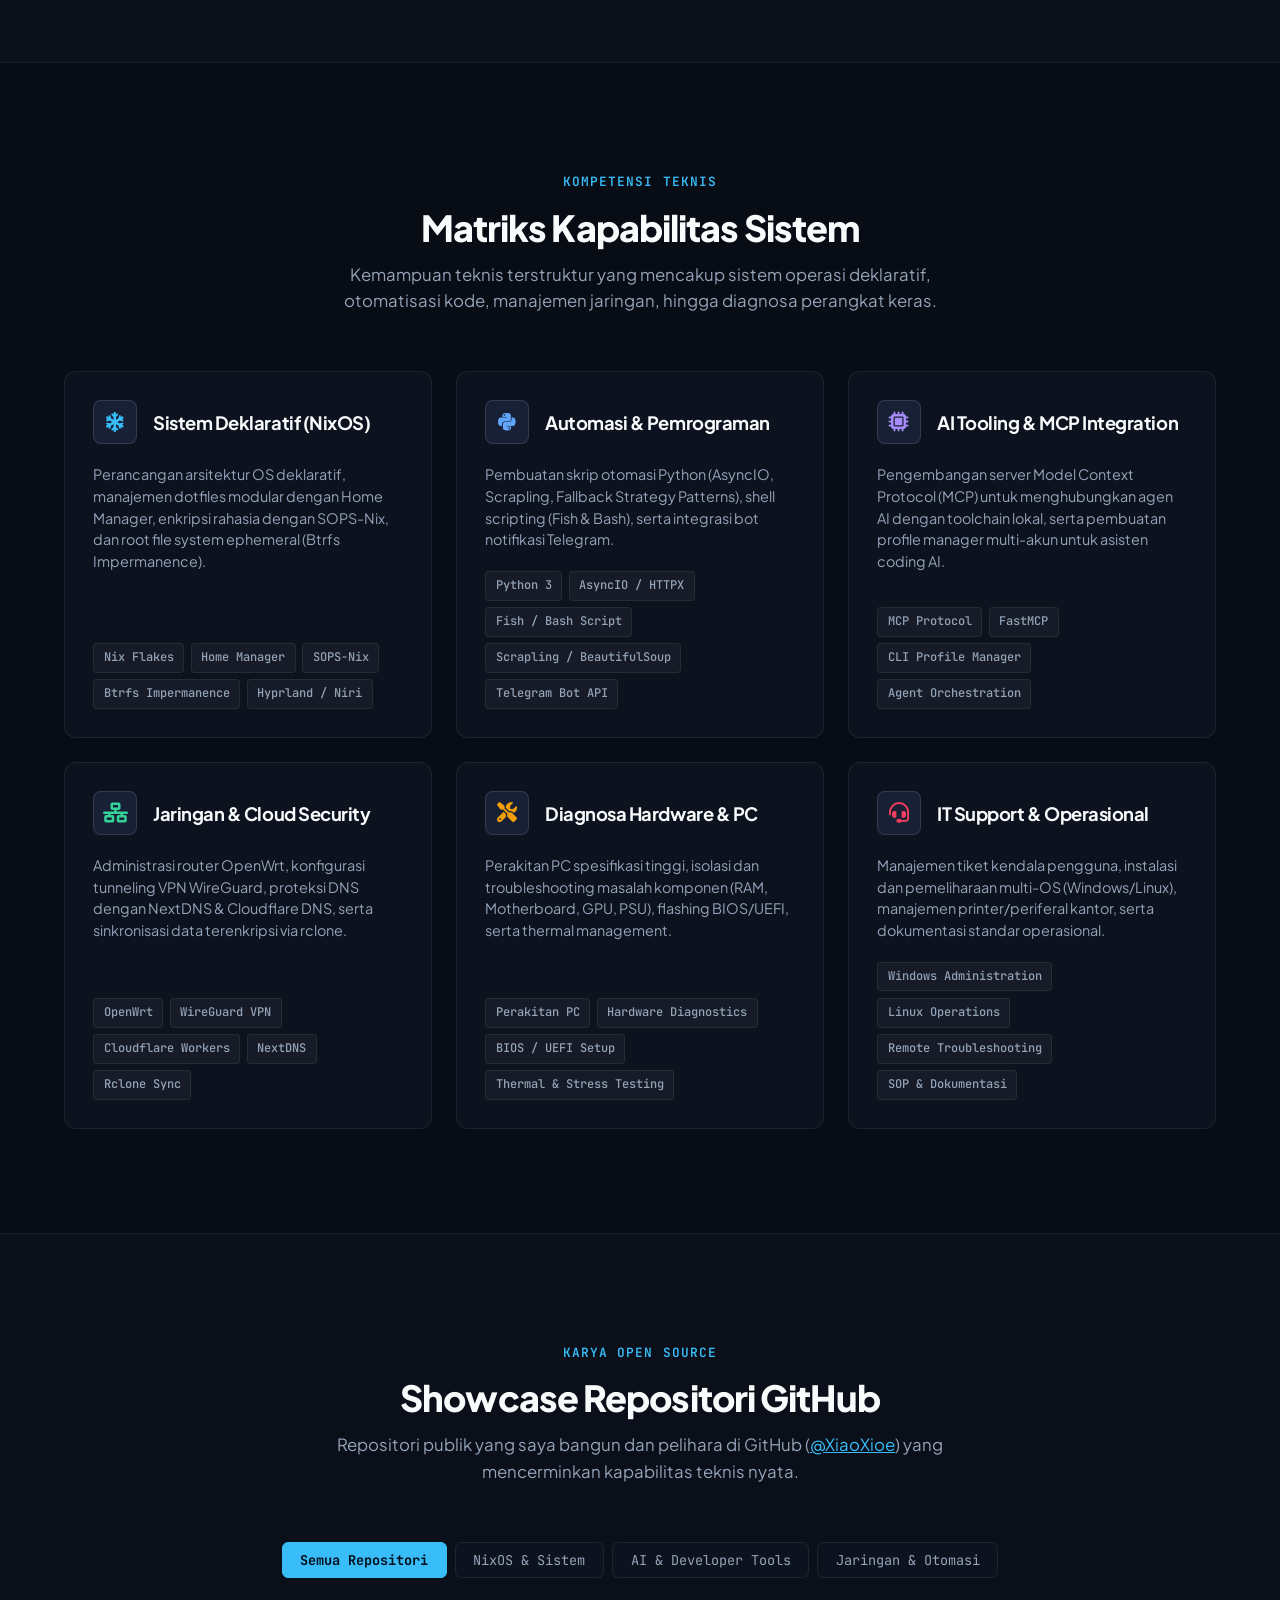
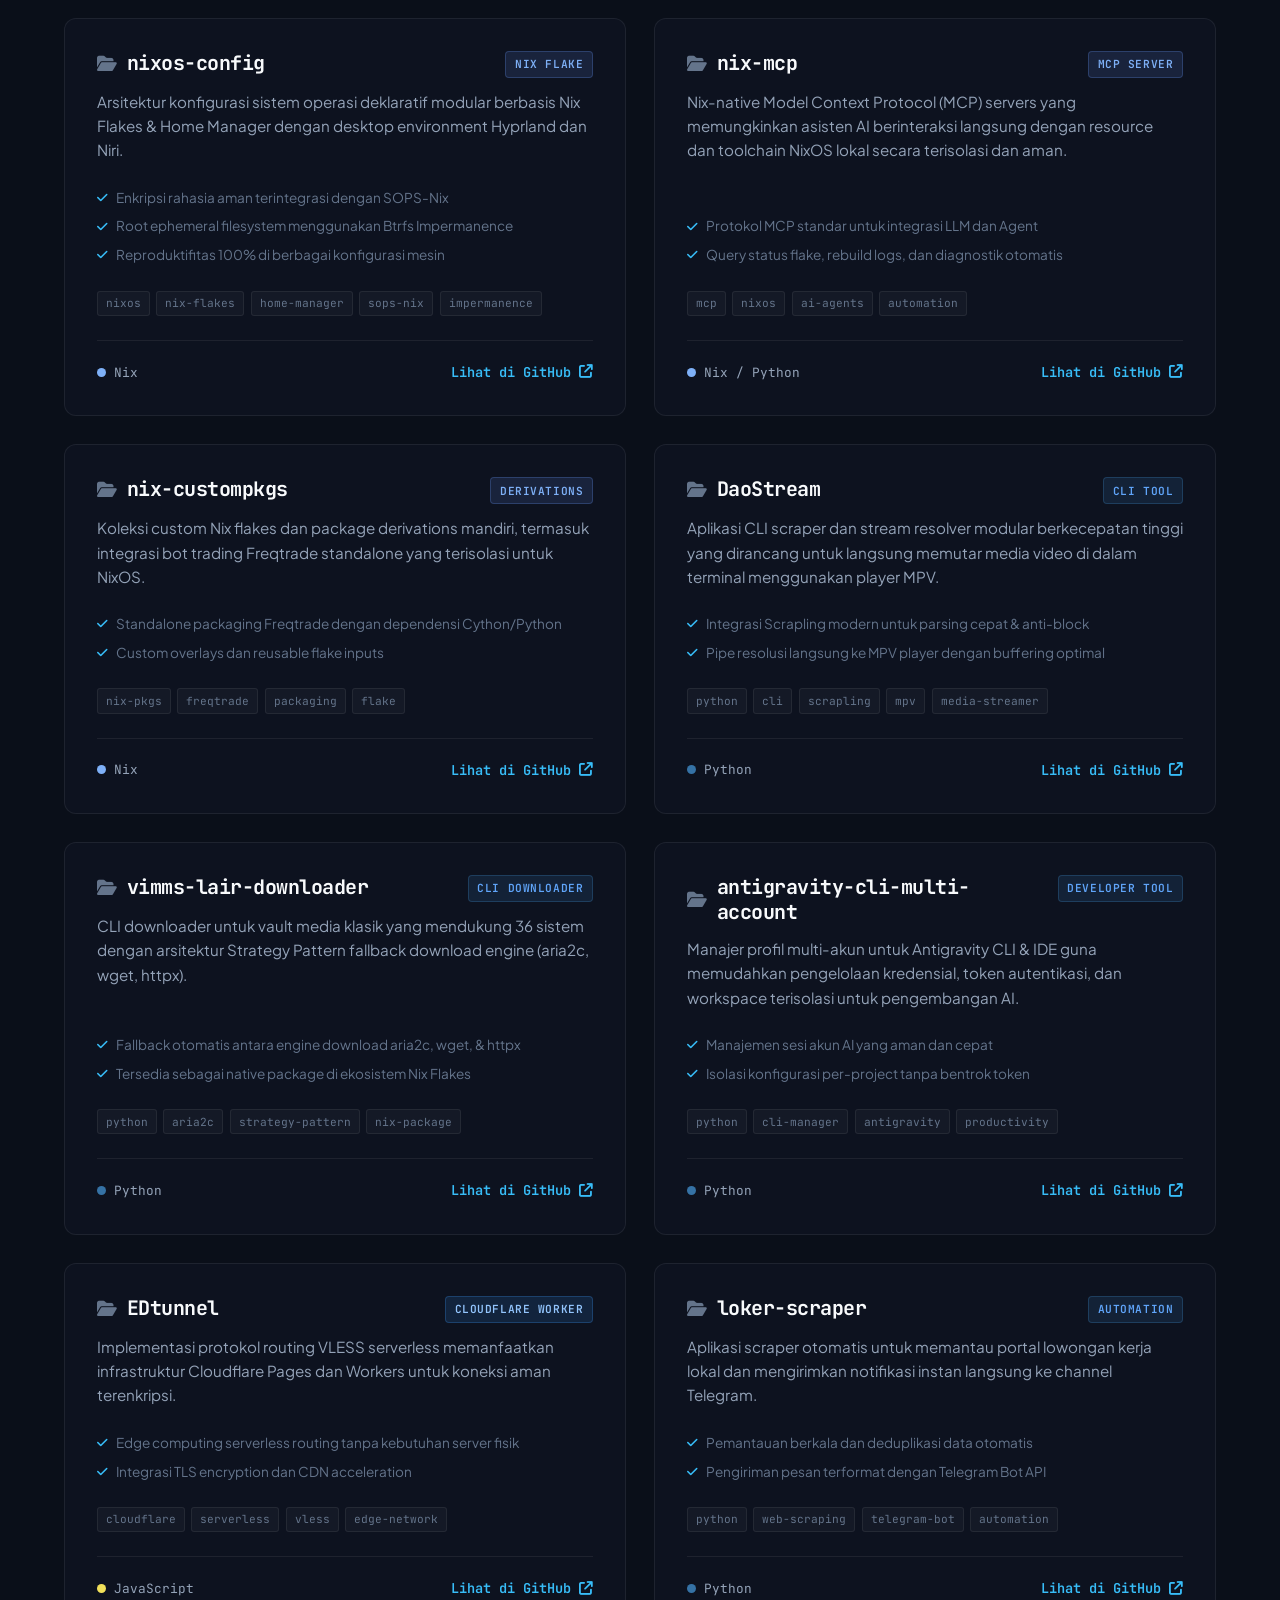
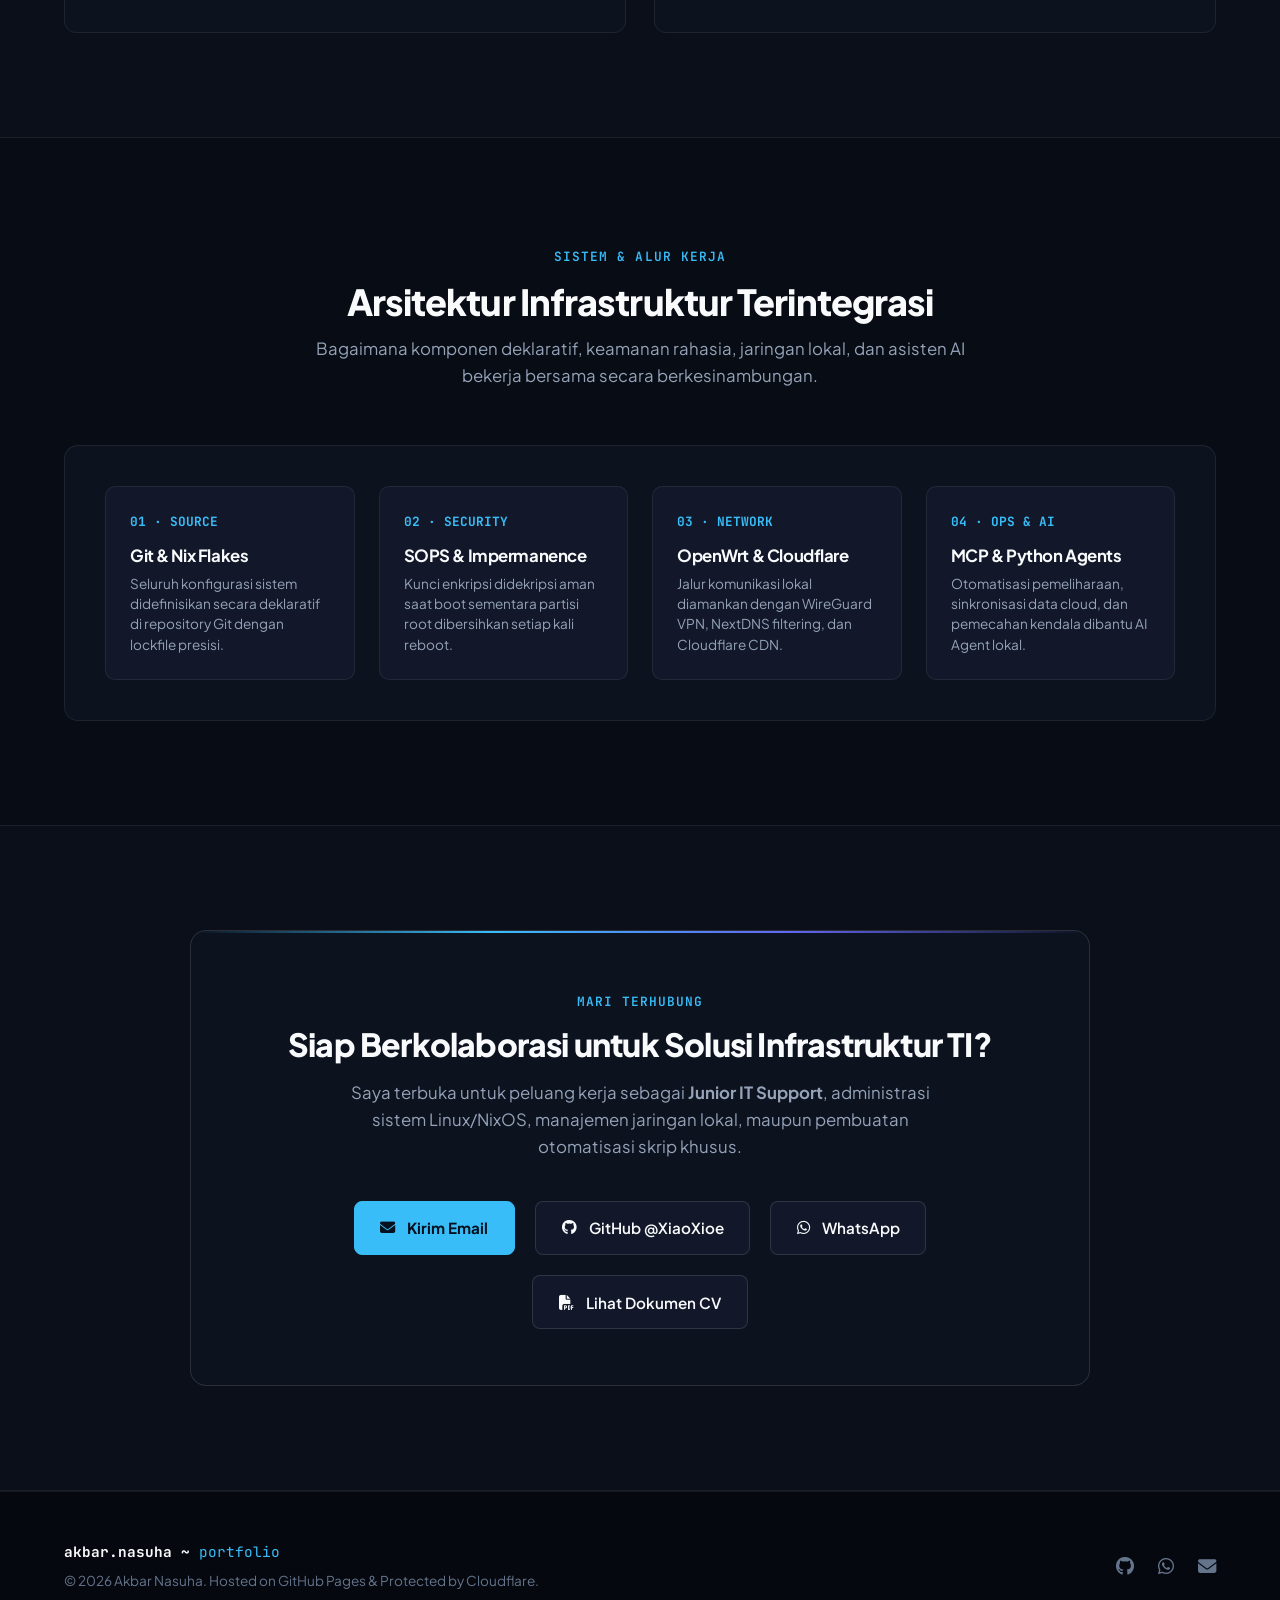
==== commit 680bc355: "refactor: redesign portfolio website and update github projects" ====
--- a/index.html
+++ b/index.html
@@ -1,526 +1,692 @@
-<!doctype html>
+<!DOCTYPE html>
 <html lang="id">
-  <head>
-    <meta charset="UTF-8" />
-    <meta name="viewport" content="width=device-width, initial-scale=1.0" />
-    <title>
-      Akbar Nasuha | Junior IT Support & NixOS Declarative Specialist
-    </title>
-
-    <!-- Primary Meta Tags -->
-    <meta
-      name="title"
-      content="Akbar Nasuha | Junior IT Support & NixOS Declarative Specialist"
-    />
-    <meta
-      name="description"
-      content="Portfolio Akbar Nasuha, Junior IT Support dengan spesialisasi sistem operasi deklaratif (NixOS), manajemen jaringan lokal, otomatisasi AI Agents, dan administrasi sistem."
-    />
-    <meta
-      name="keywords"
-      content="Akbar Nasuha, IT Support, Junior IT Support, NixOS, Nix Flakes, Home Manager, Jaringan Komputer, OpenWrt, VPN, Cloudflare, AI Agents, Python, rclone"
-    />
-    <meta name="author" content="Akbar Nasuha" />
-
-    <!-- Open Graph / Facebook -->
-    <meta property="og:type" content="website" />
-    <meta property="og:url" content="https://akbarnasuha.my.id/" />
-    <meta
-      property="og:title"
-      content="Akbar Nasuha | Junior IT Support & NixOS Declarative Specialist"
-    />
-    <meta
-      property="og:description"
-      content="Portfolio Akbar Nasuha, Junior IT Support dengan keahlian unik di bidang NixOS, Jaringan, dan Otomatisasi AI."
-    />
-    <meta property="og:image" content="assets/hero.jpg" />
-
-    <!-- Twitter -->
-    <meta property="twitter:card" content="summary_large_image" />
-    <meta property="twitter:url" content="https://akbarnasuha.my.id/" />
-    <meta
-      property="twitter:title"
-      content="Akbar Nasuha | Junior IT Support & NixOS Declarative Specialist"
-    />
-    <meta
-      property="twitter:description"
-      content="Portfolio Akbar Nasuha, Junior IT Support dengan keahlian unik di bidang NixOS, Jaringan, dan Otomatisasi AI."
-    />
-    <meta property="twitter:image" content="assets/hero.jpg" />
-
-    <!-- CSS Link & FontAwesome -->
-    <link rel="stylesheet" href="style.css" />
-    <link
-      rel="stylesheet"
-      href="https://cdnjs.cloudflare.com/ajax/libs/font-awesome/6.4.0/css/all.min.css"
-    />
-
-    <!-- Favicon -->
-    <link
-      rel="icon"
-      type="image/png"
-      href="data:image/svg+xml,<svg xmlns=%22http://www.w3.org/2000/svg%22 viewBox=%220 0 100 100%22><text y=%22.9em%22 font-size=%2290%22>💻</text></svg>"
-    />
-  </head>
-  <body>
-    <!-- Header / Nav -->
-    <header>
-      <div class="container nav-container">
-        <a href="#home" class="logo" id="nav-logo">
-          Akbar Nasuha<span class="logo-dot"></span>
+<head>
+  <meta charset="UTF-8" />
+  <meta name="viewport" content="width=device-width, initial-scale=1.0" />
+  <title>Akbar Nasuha | Junior IT Support & Declarative Infrastructure Specialist</title>
+
+  <!-- Primary Meta Tags -->
+  <meta name="title" content="Akbar Nasuha | Junior IT Support & Declarative Infrastructure Specialist" />
+  <meta name="description" content="Portofolio Akbar Nasuha - Junior IT Support & Systems Operator dengan spesialisasi sistem deklaratif NixOS, otomatisasi Python, AI Model Context Protocol (MCP), dan manajemen jaringan lokal." />
+  <meta name="keywords" content="Akbar Nasuha, IT Support, NixOS, Nix Flakes, Home Manager, SOPS-nix, Impermanence, Linux, Python, AI Agents, MCP, Model Context Protocol, OpenWrt, Cloudflare, rclone, Hardware Diagnostics" />
+  <meta name="author" content="Akbar Nasuha" />
+
+  <!-- Open Graph / Facebook -->
+  <meta property="og:type" content="website" />
+  <meta property="og:url" content="https://akbarnasuha.my.id/" />
+  <meta property="og:title" content="Akbar Nasuha | Junior IT Support & Declarative Infrastructure Specialist" />
+  <meta property="og:description" content="Portofolio profesional Akbar Nasuha: Sistem Operasi Deklaratif NixOS, Otomatisasi Python, AI Tooling (MCP), dan Manajemen Jaringan." />
+  <meta property="og:image" content="assets/hero.jpg" />
+
+  <!-- Twitter -->
+  <meta property="twitter:card" content="summary_large_image" />
+  <meta property="twitter:url" content="https://akbarnasuha.my.id/" />
+  <meta property="twitter:title" content="Akbar Nasuha | Junior IT Support & Declarative Infrastructure Specialist" />
+  <meta property="twitter:description" content="Portofolio profesional Akbar Nasuha: Sistem Operasi Deklaratif NixOS, Otomatisasi Python, AI Tooling (MCP), dan Manajemen Jaringan." />
+  <meta property="twitter:image" content="assets/hero.jpg" />
+
+  <!-- CSS & FontAwesome -->
+  <link rel="stylesheet" href="style.css" />
+  <link rel="stylesheet" href="https://cdnjs.cloudflare.com/ajax/libs/font-awesome/6.4.0/css/all.min.css" />
+
+  <!-- Favicon -->
+  <link rel="icon" type="image/svg+xml" href="data:image/svg+xml,<svg xmlns=%22http://www.w3.org/2000/svg%22 viewBox=%220 0 100 100%22><text y=%22.9em%22 font-size=%2290%22>⚡</text></svg>" />
+</head>
+<body>
+
+  <!-- Header / Navigation -->
+  <header>
+    <div class="container nav-container">
+      <a href="#home" class="nav-brand" id="nav-logo">
+        <span class="nav-brand-icon"></span>
+        <span>akbar.nasuha<span class="dir">/~</span></span>
+      </a>
+
+      <button class="nav-toggle" aria-label="Buka Navigasi" id="menu-btn">
+        <i class="fas fa-bars"></i>
+      </button>
+
+      <ul class="nav-links" id="nav-links">
+        <li><a href="#home" class="nav-link active">Beranda</a></li>
+        <li><a href="#about" class="nav-link">Tentang</a></li>
+        <li><a href="#capabilities" class="nav-link">Kapabilitas</a></li>
+        <li><a href="#repositories" class="nav-link">Repositori</a></li>
+        <li><a href="#architecture" class="nav-link">Arsitektur</a></li>
+        <li><a href="cv.html" target="_blank" class="nav-link">CV</a></li>
+        <li><a href="#contact" class="nav-link">Kontak</a></li>
+      </ul>
+
+      <div class="nav-actions">
+        <a href="https://github.com/XiaoXioe" target="_blank" rel="noopener" class="btn btn-secondary btn-sm" id="header-github">
+          <i class="fab fa-github"></i> <span>GitHub</span>
         </a>
-
-        <button
-          class="nav-toggle"
-          aria-label="Toggle navigation menu"
-          id="menu-btn"
-        >
-          <i class="fas fa-bars"></i>
-        </button>
-
-        <ul class="nav-links">
-          <li><a href="#home" class="nav-link active">Beranda</a></li>
-          <li><a href="#about" class="nav-link">Tentang</a></li>
-          <li><a href="#skills" class="nav-link">Keahlian</a></li>
-          <li><a href="#projects" class="nav-link">Portofolio</a></li>
-          <li><a href="cv.html" target="_blank" class="nav-link">CV</a></li>
-          <li><a href="#contact" class="nav-link">Kontak</a></li>
-        </ul>
-      </div>
-    </header>
-
-    <!-- Hero Section -->
-    <section class="hero-section" id="home">
-      <div class="container hero-grid">
-        <div class="hero-content reveal">
-          <div class="badge">
-            <span class="badge-dot"></span>
-            Tersedia untuk Kolaborasi
-          </div>
-          <h1 class="hero-title">Halo, saya <span>Akbar Nasuha</span></h1>
-          <p class="hero-subtitle">
-            Junior IT Support & AI-Assisted Systems Operator
-          </p>
-          <p class="hero-description">
-            Saya mengelola dan memelihara infrastruktur TI dengan pendekatan modern. Spesialis dalam merakit dan mendiagnosa perangkat keras, administrasi sistem operasi deklaratif (NixOS), manajemen jaringan lokal, serta otomatisasi tugas menggunakan skrip Python dan asisten AI kustom.
-          </p>
-          <div class="hero-cta">
-            <a href="#contact" class="btn btn-primary" id="hero-cta-contact"
-              >Hubungi Saya <i class="fas fa-arrow-right"></i
-            ></a>
-            <a href="#projects" class="btn btn-secondary" id="hero-cta-projects"
-              >Lihat Proyek</a
-            >
-            <a href="cv.html" target="_blank" class="btn btn-secondary" id="hero-cta-cv"
-              >Lihat CV</a
-            >
-          </div>
-        </div>
-
-        <div class="hero-visual reveal">
-          <div class="glow-backdrop"></div>
-          <div class="terminal-mockup">
-            <div class="terminal-header">
-              <div class="terminal-buttons">
-                <span class="terminal-button close"></span>
-                <span class="terminal-button minimize"></span>
-                <span class="terminal-button expand"></span>
-              </div>
-              <div class="terminal-title">akbar@nixos:~</div>
-            </div>
-            <div class="terminal-body">
-              <div class="terminal-line"><span class="prompt">[nix-shell:~]$</span> nixos-rebuild switch --flake .#desktop</div>
-              <div class="terminal-output">building system configuration...</div>
-              <div class="terminal-output">updating home-manager profiles...</div>
-              <div class="terminal-output success">✓ switched to nixos-desktop successfully!</div>
-              <div class="terminal-line"><span class="prompt">[nix-shell:~]$</span> nix-mcp --status</div>
-              <div class="terminal-output info">● nix-mcp.service - Nix MCP AI Agent Server</div>
-              <div class="terminal-output indent">Active: active (running) since Wed 18:00:00; 5h ago</div>
-              <div class="terminal-output indent">Detail: Connected to CLI Profile Manager</div>
-              <div class="terminal-line"><span class="prompt">[nix-shell:~]$</span> <span class="cursor"></span></div>
-            </div>
-          </div>
-        </div>
-      </div>
-    </section>
-
-    <!-- About Section -->
-    <section class="section" id="about" style="background: var(--bg-secondary)">
-      <div class="container">
-        <div class="section-header reveal">
-          <p class="section-subtitle">Mengenal Saya</p>
-          <h2 class="section-title">Tentang Saya</h2>
-        </div>
-
-        <div class="about-grid">
-          <div class="about-text reveal">
-            <p>
-              Saya adalah seorang
-              <span class="highlight"
-                >Junior IT Support & Systems Operator</span
-              >
-              dengan latar belakang kuat di bidang Teknik Komputer dan Jaringan. Saya berfokus pada keandalan operasional infrastruktur TI melalui perakitan yang presisi, diagnosa perangkat keras yang akurat, serta manajemen perangkat lunak yang sistematis.
+      </div>
+    </div>
+  </header>
+
+  <!-- Hero Section -->
+  <section class="hero-section" id="home">
+    <div class="container hero-container">
+      <div class="hero-content reveal">
+        <div class="hero-status-pill">
+          <span class="status-dot"></span>
+          <span>NixOS Flakes • Python Automation • AI Tooling (MCP)</span>
+        </div>
+        
+        <h1 class="hero-title">
+          <span class="title-lead">Akbar Nasuha</span>
+          Junior IT Support & Systems Operator
+        </h1>
+        
+        <p class="hero-description">
+          Mengelola dan membangun infrastruktur TI dengan pendekatan modern yang terstruktur. Berfokus pada sistem operasi deklaratif (NixOS), diagnosa perangkat keras, administrasi jaringan lokal, serta otomatisasi alur kerja menggunakan skrip Python dan asisten AI (Model Context Protocol).
+        </p>
+
+        <div class="hero-actions">
+          <a href="#repositories" class="btn btn-primary" id="hero-btn-repos">
+            <i class="fas fa-code-branch"></i> Jelajahi Repositori
+          </a>
+          <a href="cv.html" target="_blank" class="btn btn-secondary" id="hero-btn-cv">
+            <i class="fas fa-file-lines"></i> Lihat CV Lengkap
+          </a>
+          <a href="#contact" class="btn btn-outline" id="hero-btn-contact">
+            <i class="fas fa-envelope"></i> Hubungi Saya
+          </a>
+        </div>
+
+        <!-- Quick Architecture Cards -->
+        <div class="hero-highlights">
+          <div class="hero-h-card">
+            <div class="h-card-icon"><i class="fas fa-snowflake"></i></div>
+            <div class="h-card-content">
+              <span class="h-card-label">Declarative OS</span>
+              <span class="h-card-val">NixOS Flakes + Home Manager</span>
+              <span class="h-card-sub">Btrfs Impermanence (Ephemeral Root)</span>
+            </div>
+          </div>
+
+          <div class="hero-h-card">
+            <div class="h-card-icon"><i class="fas fa-shield-halved"></i></div>
+            <div class="h-card-content">
+              <span class="h-card-label">Security & Ops</span>
+              <span class="h-card-val">SOPS-Nix & Age Encryption</span>
+              <span class="h-card-sub">WireGuard Mesh VPN & NextDNS</span>
+            </div>
+          </div>
+
+          <div class="hero-h-card">
+            <div class="h-card-icon"><i class="fas fa-robot"></i></div>
+            <div class="h-card-content">
+              <span class="h-card-label">AI & Automation</span>
+              <span class="h-card-val">FastMCP Model Context Protocol</span>
+              <span class="h-card-sub">Python AsyncIO & Shell Tooling</span>
+            </div>
+          </div>
+        </div>
+      </div>
+    </div>
+  </section>
+
+  <!-- About & Philosophy Section -->
+  <section class="section section-alt" id="about">
+    <div class="container">
+      <div class="about-grid">
+        <div class="about-narrative reveal">
+          <div class="section-tag">Filosofi & Profil</div>
+          <h2 class="section-title">Infrastruktur yang Reproduktif, Operasional yang Presisi</h2>
+          
+          <p>
+            Saya adalah seorang <strong>Junior IT Support & Systems Operator</strong> dengan latar belakang pendidikan Teknik Komputer dan Jaringan. Bagi saya, keandalan sistem bukan dicapai melalui konfigurasi ad-hoc, melainkan melalui <strong>arsitektur deklaratif</strong> dan pencatatan yang sistematis.
+          </p>
+          <p>
+            Dengan spesialisasi pada <strong>NixOS Flakes</strong> dan <strong>Home Manager</strong>, seluruh workstation dan server yang saya kelola memiliki status 100% dapat direproduksi (*reproducible*). Jika terjadi kegagalan hardware, sistem baru dapat dibangun kembali dengan kondisi identik dalam hitungan menit.
+          </p>
+          <p>
+            Selain itu, saya mengintegrasikan alur kerja harian dengan <strong>Model Context Protocol (MCP)</strong> dan skrip Python untuk mempercepat penanganan tiket dukungan IT, otomasi sinkronisasi data cloud, dan pemeliharaan server jarak jauh.
+          </p>
+        </div>
+
+        <div class="metrics-container reveal">
+          <div class="metric-card">
+            <div class="metric-number">100%</div>
+            <div class="metric-title">Konfigurasi Deklaratif</div>
+            <div class="metric-desc">Manajemen sistem terpusat via Nix Flakes & Home Manager.</div>
+          </div>
+          <div class="metric-card">
+            <div class="metric-number">8+</div>
+            <div class="metric-title">Repositori Publik</div>
+            <div class="metric-desc">Koleksi tools open-source di GitHub (Nix, Python, TypeScript).</div>
+          </div>
+          <div class="metric-card">
+            <div class="metric-number">3+</div>
+            <div class="metric-title">Spesialisasi OS</div>
+            <div class="metric-desc">Keahlian di NixOS, Linux (Arch/Debian), dan Windows Environment.</div>
+          </div>
+          <div class="metric-card">
+            <div class="metric-number">&lt; 5m</div>
+            <div class="metric-title">Disaster Recovery</div>
+            <div class="metric-desc">Waktu pemulihan konfigurasi sistem secara otomatis.</div>
+          </div>
+        </div>
+      </div>
+    </div>
+  </section>
+
+  <!-- Technical Capabilities Matrix -->
+  <section class="section" id="capabilities">
+    <div class="container">
+      <div class="section-header center reveal">
+        <div class="section-tag">Kompetensi Teknis</div>
+        <h2 class="section-title">Matriks Kapabilitas Sistem</h2>
+        <p class="section-description">
+          Kemampuan teknis terstruktur yang mencakup sistem operasi deklaratif, otomatisasi kode, manajemen jaringan, hingga diagnosa perangkat keras.
+        </p>
+      </div>
+
+      <div class="matrix-grid">
+        <!-- Card 1: NixOS & Declarative Systems -->
+        <div class="matrix-card reveal">
+          <div class="matrix-header">
+            <div class="matrix-icon"><i class="fas fa-snowflake"></i></div>
+            <h3 class="matrix-title">Sistem Deklaratif (NixOS)</h3>
+          </div>
+          <p class="matrix-desc">
+            Perancangan arsitektur OS deklaratif, manajemen dotfiles modular dengan Home Manager, enkripsi rahasia dengan SOPS-Nix, dan root file system ephemeral (Btrfs Impermanence).
+          </p>
+          <div class="tech-chips">
+            <span class="tech-chip">Nix Flakes</span>
+            <span class="tech-chip">Home Manager</span>
+            <span class="tech-chip">SOPS-Nix</span>
+            <span class="tech-chip">Btrfs Impermanence</span>
+            <span class="tech-chip">Hyprland / Niri</span>
+          </div>
+        </div>
+
+        <!-- Card 2: Automation & Python -->
+        <div class="matrix-card reveal">
+          <div class="matrix-header">
+            <div class="matrix-icon"><i class="fab fa-python"></i></div>
+            <h3 class="matrix-title">Automasi & Pemrograman</h3>
+          </div>
+          <p class="matrix-desc">
+            Pembuatan skrip otomasi Python (AsyncIO, Scrapling, Fallback Strategy Patterns), shell scripting (Fish & Bash), serta integrasi bot notifikasi Telegram.
+          </p>
+          <div class="tech-chips">
+            <span class="tech-chip">Python 3</span>
+            <span class="tech-chip">AsyncIO / HTTPX</span>
+            <span class="tech-chip">Fish / Bash Script</span>
+            <span class="tech-chip">Scrapling / BeautifulSoup</span>
+            <span class="tech-chip">Telegram Bot API</span>
+          </div>
+        </div>
+
+        <!-- Card 3: AI Agents & MCP -->
+        <div class="matrix-card reveal">
+          <div class="matrix-header">
+            <div class="matrix-icon"><i class="fas fa-microchip"></i></div>
+            <h3 class="matrix-title">AI Tooling & MCP Integration</h3>
+          </div>
+          <p class="matrix-desc">
+            Pengembangan server Model Context Protocol (MCP) untuk menghubungkan agen AI dengan toolchain lokal, serta pembuatan profile manager multi-akun untuk asisten coding AI.
+          </p>
+          <div class="tech-chips">
+            <span class="tech-chip">MCP Protocol</span>
+            <span class="tech-chip">FastMCP</span>
+            <span class="tech-chip">CLI Profile Manager</span>
+            <span class="tech-chip">Agent Orchestration</span>
+          </div>
+        </div>
+
+        <!-- Card 4: Networking & Security -->
+        <div class="matrix-card reveal">
+          <div class="matrix-header">
+            <div class="matrix-icon"><i class="fas fa-network-wired"></i></div>
+            <h3 class="matrix-title">Jaringan & Cloud Security</h3>
+          </div>
+          <p class="matrix-desc">
+            Administrasi router OpenWrt, konfigurasi tunneling VPN WireGuard, proteksi DNS dengan NextDNS & Cloudflare DNS, serta sinkronisasi data terenkripsi via rclone.
+          </p>
+          <div class="tech-chips">
+            <span class="tech-chip">OpenWrt</span>
+            <span class="tech-chip">WireGuard VPN</span>
+            <span class="tech-chip">Cloudflare Workers</span>
+            <span class="tech-chip">NextDNS</span>
+            <span class="tech-chip">Rclone Sync</span>
+          </div>
+        </div>
+
+        <!-- Card 5: Hardware & PC Diagnostics -->
+        <div class="matrix-card reveal">
+          <div class="matrix-header">
+            <div class="matrix-icon"><i class="fas fa-screwdriver-wrench"></i></div>
+            <h3 class="matrix-title">Diagnosa Hardware & PC</h3>
+          </div>
+          <p class="matrix-desc">
+            Perakitan PC spesifikasi tinggi, isolasi dan troubleshooting masalah komponen (RAM, Motherboard, GPU, PSU), flashing BIOS/UEFI, serta thermal management.
+          </p>
+          <div class="tech-chips">
+            <span class="tech-chip">Perakitan PC</span>
+            <span class="tech-chip">Hardware Diagnostics</span>
+            <span class="tech-chip">BIOS / UEFI Setup</span>
+            <span class="tech-chip">Thermal & Stress Testing</span>
+          </div>
+        </div>
+
+        <!-- Card 6: IT Support & Ops -->
+        <div class="matrix-card reveal">
+          <div class="matrix-header">
+            <div class="matrix-icon"><i class="fas fa-headset"></i></div>
+            <h3 class="matrix-title">IT Support & Operasional</h3>
+          </div>
+          <p class="matrix-desc">
+            Manajemen tiket kendala pengguna, instalasi dan pemeliharaan multi-OS (Windows/Linux), manajemen printer/periferal kantor, serta dokumentasi standar operasional.
+          </p>
+          <div class="tech-chips">
+            <span class="tech-chip">Windows Administration</span>
+            <span class="tech-chip">Linux Operations</span>
+            <span class="tech-chip">Remote Troubleshooting</span>
+            <span class="tech-chip">SOP & Dokumentasi</span>
+          </div>
+        </div>
+      </div>
+    </div>
+  </section>
+
+  <!-- Featured GitHub Repositories -->
+  <section class="section section-alt" id="repositories">
+    <div class="container">
+      <div class="section-header center reveal">
+        <div class="section-tag">Karya Open Source</div>
+        <h2 class="section-title">Showcase Repositori GitHub</h2>
+        <p class="section-description">
+          Repositori publik yang saya bangun dan pelihara di GitHub (<a href="https://github.com/XiaoXioe" target="_blank" rel="noopener" style="color: var(--accent-sky); text-decoration: underline;">@XiaoXioe</a>) yang mencerminkan kapabilitas teknis nyata.
+        </p>
+      </div>
+
+      <!-- Filter Tabs -->
+      <div class="filter-tabs reveal">
+        <button class="filter-btn active" data-filter="all">Semua Repositori</button>
+        <button class="filter-btn" data-filter="nixos">NixOS & Sistem</button>
+        <button class="filter-btn" data-filter="ai">AI & Developer Tools</button>
+        <button class="filter-btn" data-filter="network">Jaringan & Otomasi</button>
+      </div>
+
+      <!-- Repos Grid -->
+      <div class="repos-grid" id="repos-container">
+
+        <!-- Repo 1: nixos-config -->
+        <div class="repo-card reveal" data-category="nixos">
+          <div class="repo-header">
+            <div class="repo-title-wrapper">
+              <i class="fas fa-folder-open repo-icon"></i>
+              <h3 class="repo-name">nixos-config</h3>
+            </div>
+            <span class="repo-badge badge-nix">Nix Flake</span>
+          </div>
+          <p class="repo-desc">
+            Arsitektur konfigurasi sistem operasi deklaratif modular berbasis Nix Flakes & Home Manager dengan desktop environment Hyprland dan Niri.
+          </p>
+          <ul class="repo-highlights">
+            <li><i class="fas fa-check"></i> Enkripsi rahasia aman terintegrasi dengan SOPS-Nix</li>
+            <li><i class="fas fa-check"></i> Root ephemeral filesystem menggunakan Btrfs Impermanence</li>
+            <li><i class="fas fa-check"></i> Reproduktifitas 100% di berbagai konfigurasi mesin</li>
+          </ul>
+          <div class="repo-topics">
+            <span class="repo-topic">nixos</span>
+            <span class="repo-topic">nix-flakes</span>
+            <span class="repo-topic">home-manager</span>
+            <span class="repo-topic">sops-nix</span>
+            <span class="repo-topic">impermanence</span>
+          </div>
+          <div class="repo-footer">
+            <div class="repo-lang">
+              <span class="lang-dot lang-nix"></span>
+              <span>Nix</span>
+            </div>
+            <a href="https://github.com/XiaoXioe/nixos-config" target="_blank" rel="noopener" class="repo-link" id="repo-link-nixos-config">
+              Lihat di GitHub <i class="fas fa-arrow-up-right-from-square"></i>
+            </a>
+          </div>
+        </div>
+
+        <!-- Repo 2: nix-mcp -->
+        <div class="repo-card reveal" data-category="ai">
+          <div class="repo-header">
+            <div class="repo-title-wrapper">
+              <i class="fas fa-folder-open repo-icon"></i>
+              <h3 class="repo-name">nix-mcp</h3>
+            </div>
+            <span class="repo-badge badge-nix">MCP Server</span>
+          </div>
+          <p class="repo-desc">
+            Nix-native Model Context Protocol (MCP) servers yang memungkinkan asisten AI berinteraksi langsung dengan resource dan toolchain NixOS lokal secara terisolasi dan aman.
+          </p>
+          <ul class="repo-highlights">
+            <li><i class="fas fa-check"></i> Protokol MCP standar untuk integrasi LLM dan Agent</li>
+            <li><i class="fas fa-check"></i> Query status flake, rebuild logs, dan diagnostik otomatis</li>
+          </ul>
+          <div class="repo-topics">
+            <span class="repo-topic">mcp</span>
+            <span class="repo-topic">nixos</span>
+            <span class="repo-topic">ai-agents</span>
+            <span class="repo-topic">automation</span>
+          </div>
+          <div class="repo-footer">
+            <div class="repo-lang">
+              <span class="lang-dot lang-nix"></span>
+              <span>Nix / Python</span>
+            </div>
+            <a href="https://github.com/XiaoXioe/nix-mcp" target="_blank" rel="noopener" class="repo-link" id="repo-link-nix-mcp">
+              Lihat di GitHub <i class="fas fa-arrow-up-right-from-square"></i>
+            </a>
+          </div>
+        </div>
+
+        <!-- Repo 3: nix-custompkgs -->
+        <div class="repo-card reveal" data-category="nixos">
+          <div class="repo-header">
+            <div class="repo-title-wrapper">
+              <i class="fas fa-folder-open repo-icon"></i>
+              <h3 class="repo-name">nix-custompkgs</h3>
+            </div>
+            <span class="repo-badge badge-nix">Derivations</span>
+          </div>
+          <p class="repo-desc">
+            Koleksi custom Nix flakes dan package derivations mandiri, termasuk integrasi bot trading Freqtrade standalone yang terisolasi untuk NixOS.
+          </p>
+          <ul class="repo-highlights">
+            <li><i class="fas fa-check"></i> Standalone packaging Freqtrade dengan dependensi Cython/Python</li>
+            <li><i class="fas fa-check"></i> Custom overlays dan reusable flake inputs</li>
+          </ul>
+          <div class="repo-topics">
+            <span class="repo-topic">nix-pkgs</span>
+            <span class="repo-topic">freqtrade</span>
+            <span class="repo-topic">packaging</span>
+            <span class="repo-topic">flake</span>
+          </div>
+          <div class="repo-footer">
+            <div class="repo-lang">
+              <span class="lang-dot lang-nix"></span>
+              <span>Nix</span>
+            </div>
+            <a href="https://github.com/XiaoXioe/nix-custompkgs" target="_blank" rel="noopener" class="repo-link" id="repo-link-nix-custompkgs">
+              Lihat di GitHub <i class="fas fa-arrow-up-right-from-square"></i>
+            </a>
+          </div>
+        </div>
+
+        <!-- Repo 4: DaoStream -->
+        <div class="repo-card reveal" data-category="ai">
+          <div class="repo-header">
+            <div class="repo-title-wrapper">
+              <i class="fas fa-folder-open repo-icon"></i>
+              <h3 class="repo-name">DaoStream</h3>
+            </div>
+            <span class="repo-badge badge-python">CLI Tool</span>
+          </div>
+          <p class="repo-desc">
+            Aplikasi CLI scraper dan stream resolver modular berkecepatan tinggi yang dirancang untuk langsung memutar media video di dalam terminal menggunakan player MPV.
+          </p>
+          <ul class="repo-highlights">
+            <li><i class="fas fa-check"></i> Integrasi Scrapling modern untuk parsing cepat & anti-block</li>
+            <li><i class="fas fa-check"></i> Pipe resolusi langsung ke MPV player dengan buffering optimal</li>
+          </ul>
+          <div class="repo-topics">
+            <span class="repo-topic">python</span>
+            <span class="repo-topic">cli</span>
+            <span class="repo-topic">scrapling</span>
+            <span class="repo-topic">mpv</span>
+            <span class="repo-topic">media-streamer</span>
+          </div>
+          <div class="repo-footer">
+            <div class="repo-lang">
+              <span class="lang-dot lang-python"></span>
+              <span>Python</span>
+            </div>
+            <a href="https://github.com/XiaoXioe/DaoStream" target="_blank" rel="noopener" class="repo-link" id="repo-link-daostream">
+              Lihat di GitHub <i class="fas fa-arrow-up-right-from-square"></i>
+            </a>
+          </div>
+        </div>
+
+        <!-- Repo 5: vimms-lair-downloader -->
+        <div class="repo-card reveal" data-category="network">
+          <div class="repo-header">
+            <div class="repo-title-wrapper">
+              <i class="fas fa-folder-open repo-icon"></i>
+              <h3 class="repo-name">vimms-lair-downloader</h3>
+            </div>
+            <span class="repo-badge badge-python">CLI Downloader</span>
+          </div>
+          <p class="repo-desc">
+            CLI downloader untuk vault media klasik yang mendukung 36 sistem dengan arsitektur Strategy Pattern fallback download engine (aria2c, wget, httpx).
+          </p>
+          <ul class="repo-highlights">
+            <li><i class="fas fa-check"></i> Fallback otomatis antara engine download aria2c, wget, & httpx</li>
+            <li><i class="fas fa-check"></i> Tersedia sebagai native package di ekosistem Nix Flakes</li>
+          </ul>
+          <div class="repo-topics">
+            <span class="repo-topic">python</span>
+            <span class="repo-topic">aria2c</span>
+            <span class="repo-topic">strategy-pattern</span>
+            <span class="repo-topic">nix-package</span>
+          </div>
+          <div class="repo-footer">
+            <div class="repo-lang">
+              <span class="lang-dot lang-python"></span>
+              <span>Python</span>
+            </div>
+            <a href="https://github.com/XiaoXioe/vimms-lair-downloader" target="_blank" rel="noopener" class="repo-link" id="repo-link-vimms-downloader">
+              Lihat di GitHub <i class="fas fa-arrow-up-right-from-square"></i>
+            </a>
+          </div>
+        </div>
+
+        <!-- Repo 6: antigravity-cli-multi-account -->
+        <div class="repo-card reveal" data-category="ai">
+          <div class="repo-header">
+            <div class="repo-title-wrapper">
+              <i class="fas fa-folder-open repo-icon"></i>
+              <h3 class="repo-name">antigravity-cli-multi-account</h3>
+            </div>
+            <span class="repo-badge badge-python">Developer Tool</span>
+          </div>
+          <p class="repo-desc">
+            Manajer profil multi-akun untuk Antigravity CLI & IDE guna memudahkan pengelolaan kredensial, token autentikasi, dan workspace terisolasi untuk pengembangan AI.
+          </p>
+          <ul class="repo-highlights">
+            <li><i class="fas fa-check"></i> Manajemen sesi akun AI yang aman dan cepat</li>
+            <li><i class="fas fa-check"></i> Isolasi konfigurasi per-project tanpa bentrok token</li>
+          </ul>
+          <div class="repo-topics">
+            <span class="repo-topic">python</span>
+            <span class="repo-topic">cli-manager</span>
+            <span class="repo-topic">antigravity</span>
+            <span class="repo-topic">productivity</span>
+          </div>
+          <div class="repo-footer">
+            <div class="repo-lang">
+              <span class="lang-dot lang-python"></span>
+              <span>Python</span>
+            </div>
+            <a href="https://github.com/XiaoXioe/antigravity-cli-multi-account" target="_blank" rel="noopener" class="repo-link" id="repo-link-antigravity-cli">
+              Lihat di GitHub <i class="fas fa-arrow-up-right-from-square"></i>
+            </a>
+          </div>
+        </div>
+
+        <!-- Repo 7: EDtunnel -->
+        <div class="repo-card reveal" data-category="network">
+          <div class="repo-header">
+            <div class="repo-title-wrapper">
+              <i class="fas fa-folder-open repo-icon"></i>
+              <h3 class="repo-name">EDtunnel</h3>
+            </div>
+            <span class="repo-badge badge-ts">Cloudflare Worker</span>
+          </div>
+          <p class="repo-desc">
+            Implementasi protokol routing VLESS serverless memanfaatkan infrastruktur Cloudflare Pages dan Workers untuk koneksi aman terenkripsi.
+          </p>
+          <ul class="repo-highlights">
+            <li><i class="fas fa-check"></i> Edge computing serverless routing tanpa kebutuhan server fisik</li>
+            <li><i class="fas fa-check"></i> Integrasi TLS encryption dan CDN acceleration</li>
+          </ul>
+          <div class="repo-topics">
+            <span class="repo-topic">cloudflare</span>
+            <span class="repo-topic">serverless</span>
+            <span class="repo-topic">vless</span>
+            <span class="repo-topic">edge-network</span>
+          </div>
+          <div class="repo-footer">
+            <div class="repo-lang">
+              <span class="lang-dot lang-javascript"></span>
+              <span>JavaScript</span>
+            </div>
+            <a href="https://github.com/XiaoXioe/EDtunnel" target="_blank" rel="noopener" class="repo-link" id="repo-link-edtunnel">
+              Lihat di GitHub <i class="fas fa-arrow-up-right-from-square"></i>
+            </a>
+          </div>
+        </div>
+
+        <!-- Repo 8: loker-scraper -->
+        <div class="repo-card reveal" data-category="network">
+          <div class="repo-header">
+            <div class="repo-title-wrapper">
+              <i class="fas fa-folder-open repo-icon"></i>
+              <h3 class="repo-name">loker-scraper</h3>
+            </div>
+            <span class="repo-badge badge-python">Automation</span>
+          </div>
+          <p class="repo-desc">
+            Aplikasi scraper otomatis untuk memantau portal lowongan kerja lokal dan mengirimkan notifikasi instan langsung ke channel Telegram.
+          </p>
+          <ul class="repo-highlights">
+            <li><i class="fas fa-check"></i> Pemantauan berkala dan deduplikasi data otomatis</li>
+            <li><i class="fas fa-check"></i> Pengiriman pesan terformat dengan Telegram Bot API</li>
+          </ul>
+          <div class="repo-topics">
+            <span class="repo-topic">python</span>
+            <span class="repo-topic">web-scraping</span>
+            <span class="repo-topic">telegram-bot</span>
+            <span class="repo-topic">automation</span>
+          </div>
+          <div class="repo-footer">
+            <div class="repo-lang">
+              <span class="lang-dot lang-python"></span>
+              <span>Python</span>
+            </div>
+            <a href="https://github.com/XiaoXioe/loker-scraper" target="_blank" rel="noopener" class="repo-link" id="repo-link-loker-scraper">
+              Lihat di GitHub <i class="fas fa-arrow-up-right-from-square"></i>
+            </a>
+          </div>
+        </div>
+
+      </div>
+    </div>
+  </section>
+
+  <!-- Architecture & System Workflow -->
+  <section class="section" id="architecture">
+    <div class="container">
+      <div class="section-header center reveal">
+        <div class="section-tag">Sistem & Alur Kerja</div>
+        <h2 class="section-title">Arsitektur Infrastruktur Terintegrasi</h2>
+        <p class="section-description">
+          Bagaimana komponen deklaratif, keamanan rahasia, jaringan lokal, dan asisten AI bekerja bersama secara berkesinambungan.
+        </p>
+      </div>
+
+      <div class="arch-container reveal">
+        <div class="arch-steps">
+          <div class="arch-step">
+            <span class="arch-step-num">01 · SOURCE</span>
+            <h4 class="arch-step-title">Git & Nix Flakes</h4>
+            <p class="arch-step-desc">
+              Seluruh konfigurasi sistem didefinisikan secara deklaratif di repository Git dengan lockfile presisi.
             </p>
-            <p>
-              Nilai tambah utama saya terletak pada pemanfaatan sistem operasi deklaratif
-              <span class="highlight">NixOS</span> (menggunakan Nix Flakes & Home Manager). Dengan pendekatan ini, saya mampu mendesain konfigurasi sistem yang 100% reproduktif, meminimalkan potensi downtime, dan mempercepat pemulihan sistem dari kendala dalam hitungan menit saja.
+          </div>
+
+          <div class="arch-step">
+            <span class="arch-step-num">02 · SECURITY</span>
+            <h4 class="arch-step-title">SOPS & Impermanence</h4>
+            <p class="arch-step-desc">
+              Kunci enkripsi didekripsi aman saat boot sementara partisi root dibersihkan setiap kali reboot.
             </p>
-            <p>
-              Saya juga mengelola administrasi jaringan lokal (Home Lab) menggunakan
-              <span class="highlight">SSH</span> dan router <span class="highlight">OpenWrt</span>, mengamankan jalur lalu lintas data dengan VPN, menyinkronkan data cloud dengan <span class="highlight">rclone</span>, serta memanfaatkan dasar pemrograman Python dan integrasi <span class="highlight">AI Agents (MCP)</span> untuk mengotomatiskan alur kerja IT harian.
+          </div>
+
+          <div class="arch-step">
+            <span class="arch-step-num">03 · NETWORK</span>
+            <h4 class="arch-step-title">OpenWrt & Cloudflare</h4>
+            <p class="arch-step-desc">
+              Jalur komunikasi lokal diamankan dengan WireGuard VPN, NextDNS filtering, dan Cloudflare CDN.
             </p>
           </div>
 
-          <div class="about-stats reveal">
-            <div class="stat-card">
-              <div class="stat-number">4+</div>
-              <div class="stat-label">Tahun Studi & Eksplorasi</div>
-            </div>
-            <div class="stat-card">
-              <div class="stat-number">15+</div>
-              <div class="stat-label">Sistem Dikelola</div>
-            </div>
-            <div class="stat-card">
-              <div class="stat-number">3+</div>
-              <div class="stat-label">OS Spesialisasi</div>
-            </div>
-            <div class="stat-card">
-              <div class="stat-number">100%</div>
-              <div class="stat-label">Konfigurasi Deklaratif</div>
-            </div>
-          </div>
-        </div>
-      </div>
-    </section>
-
-    <!-- Skills Section -->
-    <section class="section" id="skills">
-      <div class="container">
-        <div class="section-header reveal">
-          <p class="section-subtitle">Kompetensi Teknis</p>
-          <h2 class="section-title">Keahlian Utama</h2>
-        </div>
-
-        <div class="skills-grid">
-          <!-- Category 1 -->
-          <div class="skills-category reveal">
-            <div class="skills-icon">
-              <i class="fas fa-code"></i>
-            </div>
-            <h3>Bahasa & Automasi</h3>
-            <div class="skills-list">
-              <div class="skill-item">
-                <div class="skill-info">
-                  <span class="skill-name">Nix Expression Language (Flakes)</span>
-                  <span class="skill-level">85%</span>
-                </div>
-                <div class="skill-bar">
-                  <div class="skill-progress" data-level="85"></div>
-                </div>
-              </div>
-              <div class="skill-item">
-                <div class="skill-info">
-                  <span class="skill-name">Shell Scripting (Fish/Bash)</span>
-                  <span class="skill-level">80%</span>
-                </div>
-                <div class="skill-bar">
-                  <div class="skill-progress" data-level="80"></div>
-                </div>
-              </div>
-              <div class="skill-item">
-                <div class="skill-info">
-                  <span class="skill-name">Python (Dasar)</span>
-                  <span class="skill-level">65%</span>
-                </div>
-                <div class="skill-bar">
-                  <div class="skill-progress" data-level="65"></div>
-                </div>
-              </div>
-              <div class="skill-item">
-                <div class="skill-info">
-                  <span class="skill-name">AI Prompting & Agents (MCP)</span>
-                  <span class="skill-level">60%</span>
-                </div>
-                <div class="skill-bar">
-                  <div class="skill-progress" data-level="60"></div>
-                </div>
-              </div>
-              <div class="skill-item">
-                <div class="skill-info">
-                  <span class="skill-name">Basic Machine Learning</span>
-                  <span class="skill-level">50%</span>
-                </div>
-                <div class="skill-bar">
-                  <div class="skill-progress" data-level="50"></div>
-                </div>
-              </div>
-            </div>
-          </div>
-
-          <!-- Category 2 -->
-          <div class="skills-category reveal">
-            <div class="skills-icon">
-              <i class="fas fa-network-wired"></i>
-            </div>
-            <h3>Sistem & Jaringan</h3>
-            <div class="skills-list">
-              <div class="skill-item">
-                <div class="skill-info">
-                  <span class="skill-name">Troubleshooting Jaringan</span>
-                  <span class="skill-level">90%</span>
-                </div>
-                <div class="skill-bar">
-                  <div class="skill-progress" data-level="90"></div>
-                </div>
-              </div>
-              <div class="skill-item">
-                <div class="skill-info">
-                  <span class="skill-name">OpenWrt & VPN (WireGuard)</span>
-                  <span class="skill-level">85%</span>
-                </div>
-                <div class="skill-bar">
-                  <div class="skill-progress" data-level="85"></div>
-                </div>
-              </div>
-              <div class="skill-item">
-                <div class="skill-info">
-                  <span class="skill-name">DNS (NextDNS) & Cloudflare Security</span>
-                  <span class="skill-level">80%</span>
-                </div>
-                <div class="skill-bar">
-                  <div class="skill-progress" data-level="80"></div>
-                </div>
-              </div>
-              <div class="skill-item">
-                <div class="skill-info">
-                  <span class="skill-name">SSH & Rclone Sync</span>
-                  <span class="skill-level">80%</span>
-                </div>
-                <div class="skill-bar">
-                  <div class="skill-progress" data-level="80"></div>
-                </div>
-              </div>
-            </div>
-          </div>
-
-          <!-- Category 3 -->
-          <div class="skills-category reveal">
-            <div class="skills-icon">
-              <i class="fas fa-tools"></i>
-            </div>
-            <h3>Hardware & Operasional</h3>
-            <div class="skills-list">
-              <div class="skill-item">
-                <div class="skill-info">
-                  <span class="skill-name">Rakit PC & Diagnosa Hardware</span>
-                  <span class="skill-level">95%</span>
-                </div>
-                <div class="skill-bar">
-                  <div class="skill-progress" data-level="95"></div>
-                </div>
-              </div>
-              <div class="skill-item">
-                <div class="skill-info">
-                  <span class="skill-name">Administrasi OS (Windows/Linux)</span>
-                  <span class="skill-level">90%</span>
-                </div>
-                <div class="skill-bar">
-                  <div class="skill-progress" data-level="90"></div>
-                </div>
-              </div>
-              <div class="skill-item">
-                <div class="skill-info">
-                  <span class="skill-name">Data Entry & Dokumen Digital</span>
-                  <span class="skill-level">85%</span>
-                </div>
-                <div class="skill-bar">
-                  <div class="skill-progress" data-level="85"></div>
-                </div>
-              </div>
-            </div>
-          </div>
-        </div>
-      </div>
-    </section>
-
-    <!-- Projects Section -->
-    <section
-      class="section"
-      id="projects"
-      style="background: var(--bg-secondary)"
-    >
-      <div class="container">
-        <div class="section-header reveal">
-          <p class="section-subtitle">Karya Unggulan</p>
-          <h2 class="section-title">Portofolio Proyek</h2>
-        </div>
-
-        <div class="projects-grid">
-          <!-- Project 1 -->
-          <div class="project-card reveal">
-            <div class="project-media">
-              <i class="fas fa-snowflake project-visual-icon"></i>
-            </div>
-            <div class="project-body">
-              <div class="project-tags">
-                <span class="project-tag">NixOS</span>
-                <span class="project-tag">Nix Flakes</span>
-                <span class="project-tag">Home Manager</span>
-                <span class="project-tag">SOPS-Nix</span>
-              </div>
-              <h3 class="project-title">Modular NixOS & Desktop Configurations</h3>
-              <p class="project-desc">
-                Arsitektur sistem operasi deklaratif berbasis NixOS Flakes dan Home Manager dengan desktop environment aesthetic (Hyprland & Niri). Menyertakan enkripsi rahasia dengan SOPS-Nix dan ephemeral root system (Btrfs Impermanence) untuk keamanan tinggi.
-              </p>
-              <a
-                href="https://github.com/XiaoXioe/nixos-config"
-                target="_blank"
-                rel="noopener"
-                class="project-link"
-                id="project-1-link"
-              >
-                Selengkapnya <i class="fas fa-arrow-right"></i>
-              </a>
-            </div>
-          </div>
-
-          <!-- Project 2 -->
-          <div class="project-card reveal">
-            <div class="project-media">
-              <i class="fas fa-robot project-visual-icon"></i>
-            </div>
-            <div class="project-body">
-              <div class="project-tags">
-                <span class="project-tag">MCP</span>
-                <span class="project-tag">Python</span>
-                <span class="project-tag">AI Agents</span>
-                <span class="project-tag">Automation</span>
-              </div>
-              <h3 class="project-title">AI-Assisted Operations & MCP Servers</h3>
-              <p class="project-desc">
-                Pengembangan server Model Context Protocol (MCP) native-Nix untuk mengintegrasikan asisten AI dengan sistem lokal. Berguna untuk mengotomatiskan pengelolaan profil CLI multi-akun dan mempercepat alur kerja dukungan IT operasional.
-              </p>
-              <a
-                href="https://github.com/XiaoXioe/nix-mcp"
-                target="_blank"
-                rel="noopener"
-                class="project-link"
-                id="project-2-link"
-              >
-                Selengkapnya <i class="fas fa-arrow-right"></i>
-              </a>
-            </div>
-          </div>
-
-          <!-- Project 3 -->
-          <div class="project-card reveal">
-            <div class="project-media">
-              <i class="fas fa-server project-visual-icon"></i>
-            </div>
-            <div class="project-body">
-              <div class="project-tags">
-                <span class="project-tag">SSH</span>
-                <span class="project-tag">OpenWrt</span>
-                <span class="project-tag">Cloudflare</span>
-                <span class="project-tag">VLESS</span>
-              </div>
-              <h3 class="project-title">Home Lab Network & Tunneling Setup</h3>
-              <p class="project-desc">
-                Administrasi jaringan Home Lab menggunakan protokol SSH untuk kontrol jarak jauh dan optimasi router OpenWrt. Mengintegrasikan rclone untuk sinkronisasi cloud, serta proxy tunneling aman berbasis Cloudflare Workers dan VLESS protocol.
-              </p>
-              <a
-                href="https://github.com/XiaoXioe/EDtunnel"
-                target="_blank"
-                rel="noopener"
-                class="project-link"
-                id="project-3-link"
-              >
-                Selengkapnya <i class="fas fa-arrow-right"></i>
-              </a>
-            </div>
-          </div>
-        </div>
-      </div>
-    </section>
-
-    <!-- Contact Section -->
-    <section class="section" id="contact">
-      <div class="container">
-        <div class="section-header reveal">
-          <p class="section-subtitle">Mari Terhubung</p>
-          <h2 class="section-title">Hubungi Saya</h2>
-        </div>
-
-        <div class="contact-container reveal">
-          <h3 class="contact-title">
-            Tertarik Berkolaborasi untuk Solusi Infrastruktur TI?
-          </h3>
-          <p class="contact-desc">
-            Silakan hubungi saya melalui jalur profesional di bawah ini untuk kolaborasi proyek, administrasi sistem NixOS, manajemen jaringan lokal, atau otomatisasi dukungan TI.
-          </p>
-
-          <div class="contact-methods">
-            <a
-              href="mailto:akbarnasuha3@gmail.com"
-              class="contact-btn primary"
-              id="contact-email"
-            >
-              <i class="fas fa-envelope"></i> Kirim Email
-            </a>
-            <a
-              href="https://github.com/XiaoXioe"
-              target="_blank"
-              rel="noopener"
-              class="contact-btn github"
-              id="contact-github"
-            >
-              <i class="fab fa-github"></i> GitHub
-            </a>
-            <a
-              href="https://wa.me/6289510801630?text=Halo%20Akbar%20Nasuha,%20saya%20tertarik%20dengan%20profil%20IT%20Support%20%26%20NixOS%20Anda%20dan%20ingin%20berdiskusi%20lebih%20lanjut."
-              target="_blank"
-              rel="noopener"
-              class="contact-btn whatsapp"
-              id="contact-whatsapp"
-            >
-              <i class="fab fa-whatsapp"></i> WhatsApp
-            </a>
-          </div>
-        </div>
-      </div>
-    </section>
-
-    <!-- Footer -->
-    <footer>
-      <div class="container footer-container">
-        <div class="footer-text">
-          &copy; <span id="current-year"></span> Akbar Nasuha. All rights
-          reserved.
-        </div>
-        <ul class="footer-links">
-          <li>
-            <a
-              href="https://github.com/XiaoXioe"
-              target="_blank"
-              rel="noopener"
-              class="footer-link"
-              ><i class="fab fa-github"></i
-            ></a>
-          </li>
-          <li>
-            <a
-              href="https://wa.me/6289510801630"
-              target="_blank"
-              rel="noopener"
-              class="footer-link"
-              ><i class="fab fa-whatsapp"></i
-            ></a>
-          </li>
-        </ul>
-      </div>
-    </footer>
-
-    <!-- Script JS -->
-    <script src="script.js"></script>
-  </body>
+          <div class="arch-step">
+            <span class="arch-step-num">04 · OPS & AI</span>
+            <h4 class="arch-step-title">MCP & Python Agents</h4>
+            <p class="arch-step-desc">
+              Otomatisasi pemeliharaan, sinkronisasi data cloud, dan pemecahan kendala dibantu AI Agent lokal.
+            </p>
+          </div>
+        </div>
+      </div>
+    </div>
+  </section>
+
+  <!-- Contact Section -->
+  <section class="section section-alt" id="contact">
+    <div class="container">
+      <div class="contact-box reveal">
+        <div class="section-tag" style="justify-content: center;">Mari Terhubung</div>
+        <h2 class="contact-title">Siap Berkolaborasi untuk Solusi Infrastruktur TI?</h2>
+        <p class="contact-description">
+          Saya terbuka untuk peluang kerja sebagai <strong>Junior IT Support</strong>, administrasi sistem Linux/NixOS, manajemen jaringan lokal, maupun pembuatan otomatisasi skrip khusus.
+        </p>
+
+        <div class="contact-buttons">
+          <a href="mailto:akbarnasuha3@gmail.com" class="contact-item-btn primary" id="contact-email">
+            <i class="fas fa-envelope"></i> Kirim Email
+          </a>
+          <a href="https://github.com/XiaoXioe" target="_blank" rel="noopener" class="contact-item-btn" id="contact-github">
+            <i class="fab fa-github"></i> GitHub @XiaoXioe
+          </a>
+          <a href="https://wa.me/6289510801630?text=Halo%20Akbar%20Nasuha,%20saya%20tertarik%20dengan%20profil%20IT%20Support%20%26%20NixOS%20Anda%20dan%20ingin%20berdiskusi%20lebih%20lanjut." target="_blank" rel="noopener" class="contact-item-btn whatsapp" id="contact-whatsapp">
+            <i class="fab fa-whatsapp"></i> WhatsApp
+          </a>
+          <a href="cv.html" target="_blank" class="contact-item-btn" id="contact-cv">
+            <i class="fas fa-file-pdf"></i> Lihat Dokumen CV
+          </a>
+        </div>
+      </div>
+    </div>
+  </section>
+
+  <!-- Footer -->
+  <footer>
+    <div class="container footer-grid">
+      <div class="footer-left">
+        <div class="footer-brand">akbar.nasuha ~ <span style="color: var(--accent-sky); font-weight: normal;">portfolio</span></div>
+        <div class="footer-copy">
+          &copy; <span id="current-year"></span> Akbar Nasuha. Hosted on GitHub Pages & Protected by Cloudflare.
+        </div>
+      </div>
+
+      <div class="footer-right">
+        <a href="https://github.com/XiaoXioe" target="_blank" rel="noopener" class="footer-link" aria-label="GitHub" id="footer-github">
+          <i class="fab fa-github"></i>
+        </a>
+        <a href="https://wa.me/6289510801630" target="_blank" rel="noopener" class="footer-link" aria-label="WhatsApp" id="footer-whatsapp">
+          <i class="fab fa-whatsapp"></i>
+        </a>
+        <a href="mailto:akbarnasuha3@gmail.com" class="footer-link" aria-label="Email" id="footer-email">
+          <i class="fas fa-envelope"></i>
+        </a>
+      </div>
+    </div>
+  </footer>
+
+  <!-- Script JS -->
+  <script src="script.js"></script>
+</body>
 </html>
--- a/style.css
+++ b/style.css
@@ -1,35 +1,74 @@
-/* Google Fonts Import */
-@import url('https://fonts.googleapis.com/css2?family=Outfit:wght@300;400;500;600;700;800&family=Plus+Jakarta+Sans:wght@300;400;500;600;700&display=swap');
-
-/* Color Variables & Reset */
+/* Google Fonts Import: Plus Jakarta Sans (Headings & UI) & JetBrains Mono (Code/Tech) */
+@import url('https://fonts.googleapis.com/css2?family=JetBrains+Mono:wght@400;500;600;700&family=Plus+Jakarta+Sans:wght@300;400;500;600;700;800&display=swap');
+
+/* -------------------------------------------------------------------------- */
+/* Design Tokens & CSS Variables                                             */
+/* -------------------------------------------------------------------------- */
 :root {
-  --bg-primary: #060913;
-  --bg-secondary: #0c1122;
-  --bg-card: rgba(13, 20, 38, 0.6);
-  --bg-card-hover: rgba(20, 30, 56, 0.85);
+  /* Surface & Background Colors */
+  --bg-base: #080c14;
+  --bg-surface-1: #0d121f;
+  --bg-surface-2: #121829;
+  --bg-surface-3: #182035;
+  --bg-surface-hover: #1e2842;
   
-  --border-color: rgba(255, 255, 255, 0.08);
-  --border-glow: rgba(139, 92, 246, 0.4);
+  /* Borders & Dividers */
+  --border-subtle: rgba(255, 255, 255, 0.07);
+  --border-medium: rgba(255, 255, 255, 0.12);
+  --border-active: rgba(56, 189, 248, 0.4);
+  --border-focus: #38bdf8;
   
+  /* Typography Colors */
   --text-primary: #f8fafc;
   --text-secondary: #94a3b8;
   --text-muted: #64748b;
+  --text-code: #38bdf8;
   
-  --accent-purple: #8b5cf6;
-  --accent-cyan: #06b6d4;
-  --accent-blue: #3b82f6;
-  --accent-gradient: linear-gradient(135deg, #8b5cf6 0%, #06b6d4 100%);
-  --accent-gradient-hover: linear-gradient(135deg, #a78bfa 0%, #22d3ee 100%);
+  /* Accent Colors (Engineered & Precise) */
+  --accent-sky: #38bdf8;
+  --accent-sky-dark: #0284c7;
+  --accent-indigo: #6366f1;
+  --accent-emerald: #10b981;
+  --accent-amber: #f59e0b;
+  --accent-rose: #f43f5e;
   
-  --font-heading: 'Outfit', -apple-system, BlinkMacSystemFont, "Segoe UI", Roboto, sans-serif;
-  --font-body: 'Plus Jakarta Sans', -apple-system, BlinkMacSystemFont, "Segoe UI", Roboto, sans-serif;
+  /* Badges & Chips */
+  --badge-nix: rgba(82, 119, 195, 0.18);
+  --badge-nix-border: rgba(82, 119, 195, 0.35);
+  --badge-nix-text: #7eb0f7;
   
-  --transition-fast: 0.2s cubic-bezier(0.4, 0, 0.2, 1);
-  --transition-normal: 0.3s cubic-bezier(0.4, 0, 0.2, 1);
-  --transition-slow: 0.5s cubic-bezier(0.4, 0, 0.2, 1);
-}
-
-* {
+  --badge-py: rgba(53, 114, 165, 0.18);
+  --badge-py-border: rgba(53, 114, 165, 0.35);
+  --badge-py-text: #60a5fa;
+  
+  --badge-ts: rgba(49, 120, 198, 0.18);
+  --badge-ts-border: rgba(49, 120, 198, 0.35);
+  --badge-ts-text: #93c5fd;
+
+  --badge-shell: rgba(137, 224, 81, 0.15);
+  --badge-shell-border: rgba(137, 224, 81, 0.3);
+  --badge-shell-text: #a3e635;
+
+  /* Typography Stacks */
+  --font-sans: 'Plus Jakarta Sans', -apple-system, BlinkMacSystemFont, "Segoe UI", Roboto, sans-serif;
+  --font-mono: 'JetBrains Mono', ui-monospace, SFMono-Regular, Menlo, Monaco, Consolas, monospace;
+  
+  /* Shadows & Elevations */
+  --shadow-sm: 0 2px 8px rgba(0, 0, 0, 0.4);
+  --shadow-md: 0 8px 24px rgba(0, 0, 0, 0.5);
+  --shadow-lg: 0 16px 36px rgba(0, 0, 0, 0.6);
+  --shadow-card-hover: 0 12px 30px rgba(0, 0, 0, 0.6), 0 0 20px rgba(56, 189, 248, 0.08);
+
+  /* Transitions */
+  --transition-fast: 0.15s ease;
+  --transition-normal: 0.25s cubic-bezier(0.16, 1, 0.3, 1);
+  --transition-smooth: 0.4s cubic-bezier(0.16, 1, 0.3, 1);
+}
+
+/* -------------------------------------------------------------------------- */
+/* Reset & Base Setup                                                         */
+/* -------------------------------------------------------------------------- */
+*, *::before, *::after {
   box-sizing: border-box;
   margin: 0;
   padding: 0;
@@ -38,127 +77,264 @@
 html {
   scroll-behavior: smooth;
   scrollbar-width: thin;
-  scrollbar-color: var(--accent-purple) var(--bg-primary);
+  scrollbar-color: var(--bg-surface-3) var(--bg-base);
+  font-size: 16px;
 }
 
 body {
-  background-color: var(--bg-primary);
-  color: var(--text-primary);
-  font-family: var(--font-body);
-  line-height: 1.6;
+  background-color: var(--bg-base);
+  color: var(--text-primary);
+  font-family: var(--font-sans);
+  line-height: 1.65;
   overflow-x: hidden;
   position: relative;
-}
-
-/* Background Gradients */
+  -webkit-font-smoothing: antialiased;
+  -moz-osx-font-smoothing: grayscale;
+}
+
+/* Subtle architectural grid pattern background (clean & minimal) */
 body::before {
   content: "";
-  position: absolute;
-  top: -10%;
-  left: -10%;
-  width: 50%;
-  height: 60%;
-  background: radial-gradient(circle, rgba(139, 92, 246, 0.15) 0%, rgba(0, 0, 0, 0) 70%);
-  z-index: -1;
+  position: fixed;
+  top: 0;
+  left: 0;
+  width: 100%;
+  height: 100%;
+  background-image: 
+    radial-gradient(rgba(255, 255, 255, 0.04) 1px, transparent 1px);
+  background-size: 32px 32px;
   pointer-events: none;
-}
-
+  z-index: -2;
+}
+
+/* Subtle ambient gradient overlay */
 body::after {
   content: "";
-  position: absolute;
-  bottom: 20%;
-  right: -10%;
-  width: 60%;
-  height: 70%;
-  background: radial-gradient(circle, rgba(6, 182, 212, 0.12) 0%, rgba(0, 0, 0, 0) 70%);
+  position: fixed;
+  top: 0;
+  left: 50%;
+  transform: translateX(-50%);
+  width: 1000px;
+  height: 600px;
+  background: radial-gradient(ellipse at 50% 0%, rgba(56, 189, 248, 0.06) 0%, rgba(99, 102, 241, 0.03) 45%, transparent 70%);
+  pointer-events: none;
   z-index: -1;
-  pointer-events: none;
-}
-
-/* Typography styles */
+}
+
+/* -------------------------------------------------------------------------- */
+/* Typography                                                                 */
+/* -------------------------------------------------------------------------- */
 h1, h2, h3, h4, h5, h6 {
-  font-family: var(--font-heading);
-  font-weight: 700;
-  letter-spacing: -0.02em;
+  color: var(--text-primary);
+  font-weight: 700;
+  letter-spacing: -0.025em;
+  line-height: 1.25;
+}
+
+p {
+  color: var(--text-secondary);
 }
 
 a {
   color: inherit;
   text-decoration: none;
-}
-
-/* Layout Containers */
+  transition: var(--transition-fast);
+}
+
+code, pre {
+  font-family: var(--font-mono);
+}
+
+/* -------------------------------------------------------------------------- */
+/* Layout & Utilities                                                         */
+/* -------------------------------------------------------------------------- */
 .container {
+  width: 100%;
   max-width: 1200px;
   margin: 0 auto;
-  padding: 0 2rem;
-}
-
-/* Navigation Bar */
+  padding: 0 1.5rem;
+}
+
+.section {
+  padding: 6.5rem 0;
+  position: relative;
+}
+
+.section-alt {
+  background-color: rgba(13, 18, 31, 0.5);
+  border-top: 1px solid var(--border-subtle);
+  border-bottom: 1px solid var(--border-subtle);
+}
+
+.section-header {
+  margin-bottom: 3.5rem;
+}
+
+.section-header.center {
+  text-align: center;
+  max-width: 680px;
+  margin-left: auto;
+  margin-right: auto;
+}
+
+.section-tag {
+  display: inline-flex;
+  align-items: center;
+  font-family: var(--font-mono);
+  font-size: 0.8rem;
+  font-weight: 600;
+  color: var(--accent-sky);
+  text-transform: uppercase;
+  letter-spacing: 0.08em;
+  margin-bottom: 0.75rem;
+}
+
+.section-title {
+  font-size: 2.25rem;
+  font-weight: 800;
+  margin-bottom: 0.75rem;
+}
+
+.section-description {
+  font-size: 1.05rem;
+  color: var(--text-secondary);
+  line-height: 1.6;
+}
+
+/* -------------------------------------------------------------------------- */
+/* Buttons & Actions                                                          */
+/* -------------------------------------------------------------------------- */
+.btn {
+  display: inline-flex;
+  align-items: center;
+  justify-content: center;
+  gap: 0.6rem;
+  padding: 0.75rem 1.4rem;
+  border-radius: 8px;
+  font-size: 0.95rem;
+  font-weight: 600;
+  cursor: pointer;
+  transition: var(--transition-normal);
+  white-space: nowrap;
+  border: 1px solid transparent;
+}
+
+.btn-primary {
+  background-color: var(--accent-sky);
+  color: #04101e;
+  border-color: var(--accent-sky);
+  font-weight: 700;
+}
+
+.btn-primary:hover {
+  background-color: #7dd3fc;
+  border-color: #7dd3fc;
+  transform: translateY(-2px);
+  box-shadow: 0 6px 20px rgba(56, 189, 248, 0.25);
+}
+
+.btn-secondary {
+  background-color: var(--bg-surface-2);
+  color: var(--text-primary);
+  border-color: var(--border-medium);
+}
+
+.btn-secondary:hover {
+  background-color: var(--bg-surface-3);
+  border-color: var(--accent-sky);
+  color: var(--accent-sky);
+  transform: translateY(-2px);
+}
+
+.btn-outline {
+  background-color: transparent;
+  color: var(--text-secondary);
+  border-color: var(--border-medium);
+}
+
+.btn-outline:hover {
+  background-color: rgba(255, 255, 255, 0.04);
+  color: var(--text-primary);
+  border-color: var(--text-secondary);
+  transform: translateY(-2px);
+}
+
+.btn-sm {
+  padding: 0.45rem 0.9rem;
+  font-size: 0.85rem;
+  border-radius: 6px;
+}
+
+/* -------------------------------------------------------------------------- */
+/* Header & Navigation                                                        */
+/* -------------------------------------------------------------------------- */
 header {
   position: fixed;
   top: 0;
   left: 0;
   width: 100%;
-  z-index: 100;
-  background: rgba(6, 9, 19, 0.7);
-  backdrop-filter: blur(16px);
-  -webkit-backdrop-filter: blur(16px);
-  border-bottom: 1px solid var(--border-color);
+  z-index: 1000;
+  background: rgba(8, 12, 20, 0.82);
+  backdrop-filter: blur(14px);
+  -webkit-backdrop-filter: blur(14px);
+  border-bottom: 1px solid var(--border-subtle);
   transition: var(--transition-normal);
 }
 
 header.scrolled {
-  background: rgba(6, 9, 19, 0.9);
-  padding: 0.5rem 0;
+  background: rgba(8, 12, 20, 0.95);
+  border-bottom-color: var(--border-medium);
+  box-shadow: var(--shadow-sm);
 }
 
 .nav-container {
   display: flex;
   justify-content: space-between;
   align-items: center;
-  height: 5rem;
-  transition: var(--transition-normal);
+  height: 4.5rem;
+  transition: height var(--transition-normal);
 }
 
 header.scrolled .nav-container {
-  height: 4rem;
-}
-
-.logo {
-  font-family: var(--font-heading);
-  font-size: 1.5rem;
-  font-weight: 800;
-  background: var(--accent-gradient);
-  -webkit-background-clip: text;
-  -webkit-text-fill-color: transparent;
-  display: flex;
-  align-items: center;
-  gap: 0.5rem;
-}
-
-.logo-dot {
-  width: 6px;
-  height: 6px;
-  background-color: var(--accent-cyan);
-  border-radius: 50%;
-  display: inline-block;
-  box-shadow: 0 0 10px var(--accent-cyan);
+  height: 3.75rem;
+}
+
+.nav-brand {
+  display: flex;
+  align-items: center;
+  gap: 0.6rem;
+  font-family: var(--font-mono);
+  font-size: 1.1rem;
+  font-weight: 700;
+  color: var(--text-primary);
+}
+
+.nav-brand-icon {
+  width: 10px;
+  height: 10px;
+  background-color: var(--accent-sky);
+  border-radius: 2px;
+  box-shadow: 0 0 8px rgba(56, 189, 248, 0.6);
+}
+
+.nav-brand span.dir {
+  color: var(--text-muted);
+  font-weight: 400;
 }
 
 .nav-links {
   display: flex;
   list-style: none;
-  gap: 2.5rem;
+  gap: 2rem;
+  align-items: center;
 }
 
 .nav-link {
-  font-family: var(--font-heading);
+  font-size: 0.9rem;
   font-weight: 500;
-  font-size: 0.95rem;
-  color: var(--text-secondary);
+  color: var(--text-secondary);
+  padding: 0.4rem 0;
   position: relative;
-  padding: 0.5rem 0;
   transition: var(--transition-fast);
 }
 
@@ -166,793 +342,827 @@
   color: var(--text-primary);
 }
 
-.nav-link::after {
+.nav-link.active {
+  color: var(--accent-sky);
+  font-weight: 600;
+}
+
+.nav-link.active::after {
   content: '';
   position: absolute;
-  bottom: 0;
+  bottom: -4px;
   left: 0;
-  width: 0;
+  width: 100%;
   height: 2px;
-  background: var(--accent-gradient);
-  transition: var(--transition-normal);
-}
-
-.nav-link:hover::after,
-.nav-link.active::after {
-  width: 100%;
+  background-color: var(--accent-sky);
+  border-radius: 1px;
+}
+
+.nav-actions {
+  display: flex;
+  align-items: center;
+  gap: 1rem;
 }
 
 .nav-toggle {
   display: none;
-  background: none;
-  border: none;
-  color: var(--text-primary);
-  font-size: 1.5rem;
+  background: transparent;
+  border: 1px solid var(--border-medium);
+  color: var(--text-primary);
+  padding: 0.5rem;
+  border-radius: 6px;
   cursor: pointer;
-}
-
-/* Hero Section */
+  font-size: 1.1rem;
+}
+
+/* -------------------------------------------------------------------------- */
+/* -------------------------------------------------------------------------- */
+/* Hero Section (Clean Systems Engineer Layout)                               */
+/* -------------------------------------------------------------------------- */
 .hero-section {
-  min-height: 100vh;
-  display: flex;
-  align-items: center;
-  padding-top: 6rem;
-  position: relative;
-}
-
-.hero-grid {
+  padding-top: 8.5rem;
+  padding-bottom: 5.5rem;
+  min-height: 85vh;
+  display: flex;
+  align-items: center;
+}
+
+.hero-container {
+  max-width: 1100px;
+}
+
+.hero-content {
+  display: flex;
+  flex-direction: column;
+}
+
+.hero-status-pill {
+  display: inline-flex;
+  align-items: center;
+  gap: 0.6rem;
+  padding: 0.4rem 0.95rem;
+  background: var(--bg-surface-2);
+  border: 1px solid var(--border-medium);
+  border-radius: 9999px;
+  font-family: var(--font-mono);
+  font-size: 0.82rem;
+  color: var(--text-secondary);
+  margin-bottom: 1.75rem;
+  align-self: flex-start;
+}
+
+.status-dot {
+  width: 7px;
+  height: 7px;
+  background-color: var(--accent-emerald);
+  border-radius: 50%;
+  box-shadow: 0 0 6px rgba(16, 185, 129, 0.7);
+}
+
+.hero-title {
+  font-size: 3.4rem;
+  font-weight: 800;
+  line-height: 1.15;
+  margin-bottom: 1.25rem;
+  letter-spacing: -0.03em;
+  max-width: 900px;
+}
+
+.hero-title .title-lead {
+  display: block;
+  font-size: 1.35rem;
+  font-weight: 600;
+  color: var(--accent-sky);
+  font-family: var(--font-mono);
+  margin-bottom: 0.5rem;
+  letter-spacing: 0;
+}
+
+.hero-description {
+  font-size: 1.15rem;
+  color: var(--text-secondary);
+  line-height: 1.75;
+  margin-bottom: 2.5rem;
+  max-width: 820px;
+}
+
+.hero-actions {
+  display: flex;
+  flex-wrap: wrap;
+  gap: 1rem;
+  margin-bottom: 3.5rem;
+}
+
+/* Quick Architecture Cards */
+.hero-highlights {
   display: grid;
-  grid-template-columns: 1.2fr 0.8fr;
-  gap: 4rem;
-  align-items: center;
-}
-
-.hero-content {
+  grid-template-columns: repeat(3, 1fr);
+  gap: 1.5rem;
+  width: 100%;
+  padding-top: 2rem;
+  border-top: 1px solid var(--border-subtle);
+}
+
+.hero-h-card {
+  background-color: var(--bg-surface-1);
+  border: 1px solid var(--border-subtle);
+  border-radius: 10px;
+  padding: 1.25rem 1.4rem;
+  display: flex;
+  align-items: flex-start;
+  gap: 1rem;
+  transition: var(--transition-normal);
+}
+
+.hero-h-card:hover {
+  border-color: var(--border-medium);
+  background-color: var(--bg-surface-2);
+  transform: translateY(-2px);
+}
+
+.h-card-icon {
+  width: 38px;
+  height: 38px;
+  border-radius: 8px;
+  background: rgba(56, 189, 248, 0.1);
+  color: var(--accent-sky);
+  display: flex;
+  align-items: center;
+  justify-content: center;
+  font-size: 1rem;
+  flex-shrink: 0;
+  margin-top: 2px;
+}
+
+.hero-h-card:nth-child(2) .h-card-icon {
+  background: rgba(99, 102, 241, 0.1);
+  color: #818cf8;
+}
+
+.hero-h-card:nth-child(3) .h-card-icon {
+  background: rgba(16, 185, 129, 0.1);
+  color: #34d399;
+}
+
+.h-card-content {
   display: flex;
   flex-direction: column;
-}
-
-.badge {
-  display: inline-flex;
-  align-items: center;
-  align-self: flex-start;
-  padding: 0.5rem 1rem;
-  background: rgba(139, 92, 246, 0.1);
-  border: 1px solid rgba(139, 92, 246, 0.2);
-  border-radius: 9999px;
-  color: #a78bfa;
-  font-size: 0.85rem;
-  font-weight: 600;
-  margin-bottom: 1.5rem;
-  backdrop-filter: blur(4px);
-}
-
-.badge-dot {
-  width: 8px;
-  height: 8px;
-  background-color: var(--accent-purple);
-  border-radius: 50%;
-  margin-right: 0.5rem;
-  box-shadow: 0 0 8px var(--accent-purple);
-}
-
-.hero-title {
-  font-size: 3.5rem;
-  line-height: 1.1;
-  margin-bottom: 1.5rem;
-}
-
-.hero-title span {
-  background: var(--accent-gradient);
-  -webkit-background-clip: text;
-  -webkit-text-fill-color: transparent;
-}
-
-.hero-subtitle {
-  font-size: 1.5rem;
-  font-weight: 500;
-  color: var(--accent-cyan);
-  margin-bottom: 1.5rem;
-}
-
-.hero-description {
-  color: var(--text-secondary);
-  font-size: 1.1rem;
-  margin-bottom: 2.5rem;
-  max-width: 580px;
-}
-
-.hero-cta {
-  display: flex;
-  gap: 1rem;
-}
-
-.btn {
-  display: inline-flex;
-  align-items: center;
-  justify-content: center;
-  padding: 0.8rem 1.8rem;
-  border-radius: 8px;
-  font-family: var(--font-heading);
-  font-weight: 600;
-  font-size: 1rem;
-  transition: var(--transition-normal);
-  cursor: pointer;
-  gap: 0.5rem;
-}
-
-.btn-primary {
-  background: var(--accent-gradient);
-  color: var(--text-primary);
-  border: none;
-  box-shadow: 0 4px 20px rgba(139, 92, 246, 0.3);
-}
-
-.btn-primary:hover {
-  background: var(--accent-gradient-hover);
-  box-shadow: 0 6px 24px rgba(139, 92, 246, 0.4);
-  transform: translateY(-2px);
-}
-
-.btn-secondary {
-  background: transparent;
-  color: var(--text-primary);
-  border: 1px solid var(--border-color);
-  backdrop-filter: blur(4px);
-}
-
-.btn-secondary:hover {
-  border-color: var(--accent-cyan);
-  background: rgba(6, 182, 212, 0.05);
-  transform: translateY(-2px);
-}
-
-.hero-visual {
-  position: relative;
-  display: flex;
-  justify-content: center;
-  align-items: center;
-}
-
-.hero-image-wrapper {
-  position: relative;
-  width: 100%;
-  max-width: 420px;
-  border-radius: 20px;
-  overflow: hidden;
-  box-shadow: 0 20px 40px rgba(0,0,0,0.5);
-  border: 1px solid rgba(255, 255, 255, 0.1);
-  aspect-ratio: 3 / 2;
-}
-
-.hero-image {
-  width: 100%;
-  height: 100%;
-  object-fit: cover;
-  transition: var(--transition-slow);
-}
-
-.hero-image-wrapper:hover .hero-image {
-  transform: scale(1.05);
-}
-
-/* Glassmorphism card backdrops */
-.glow-backdrop {
-  position: absolute;
-  width: 120%;
-  height: 120%;
-  background: radial-gradient(circle, rgba(139, 92, 246, 0.18) 0%, rgba(6, 182, 212, 0.05) 50%, rgba(0, 0, 0, 0) 70%);
-  z-index: -1;
-  filter: blur(30px);
-}
-
-/* Section Header general */
-.section {
-  padding: 8rem 0;
-}
-
-.section-header {
-  text-align: center;
-  max-width: 600px;
-  margin: 0 auto 4.5rem auto;
-}
-
-.section-subtitle {
-  color: var(--accent-purple);
+  gap: 0.2rem;
+}
+
+.h-card-label {
+  font-family: var(--font-mono);
+  font-size: 0.72rem;
+  font-weight: 700;
+  color: var(--text-muted);
   text-transform: uppercase;
-  font-size: 0.85rem;
-  letter-spacing: 0.15em;
-  font-weight: 700;
-  margin-bottom: 0.75rem;
-}
-
-.section-title {
-  font-size: 2.5rem;
-  font-weight: 800;
-}
-
-/* About Section */
+  letter-spacing: 0.05em;
+}
+
+.h-card-val {
+  font-size: 0.92rem;
+  font-weight: 700;
+  color: var(--text-primary);
+}
+
+.h-card-sub {
+  font-size: 0.78rem;
+  color: var(--text-secondary);
+  font-family: var(--font-mono);
+}
+
+@media (max-width: 900px) {
+  .hero-title {
+    font-size: 2.75rem;
+  }
+  .hero-highlights {
+    grid-template-columns: 1fr;
+  }
+}
+
+@media (max-width: 600px) {
+  .hero-title {
+    font-size: 2.2rem;
+  }
+  .hero-description {
+    font-size: 1rem;
+  }
+}
+
+/* -------------------------------------------------------------------------- */
+/* About & Philosophy Section                                                 */
+/* -------------------------------------------------------------------------- */
 .about-grid {
   display: grid;
-  grid-template-columns: 1.2fr 0.8fr;
-  gap: 5rem;
-  align-items: center;
-}
-
-.about-text p {
-  color: var(--text-secondary);
-  font-size: 1.1rem;
-  margin-bottom: 1.5rem;
-}
-
-.highlight {
-  color: var(--text-primary);
-  font-weight: 500;
-}
-
-.about-stats {
+  grid-template-columns: 1.1fr 0.9fr;
+  gap: 3.5rem;
+  align-items: center;
+}
+
+.about-narrative p {
+  margin-bottom: 1.25rem;
+  font-size: 1.05rem;
+  line-height: 1.7;
+}
+
+.about-narrative p strong {
+  color: var(--text-primary);
+  font-weight: 600;
+}
+
+.metrics-container {
   display: grid;
   grid-template-columns: repeat(2, 1fr);
-  gap: 1.5rem;
-}
-
-.stat-card {
-  background: var(--bg-card);
-  border: 1px solid var(--border-color);
+  gap: 1.25rem;
+}
+
+.metric-card {
+  background-color: var(--bg-surface-1);
+  border: 1px solid var(--border-subtle);
+  border-radius: 10px;
   padding: 1.5rem;
-  border-radius: 12px;
-  backdrop-filter: blur(8px);
-  -webkit-backdrop-filter: blur(8px);
-  transition: var(--transition-normal);
-}
-
-.stat-card:hover {
-  border-color: var(--accent-cyan);
-  transform: translateY(-4px);
-}
-
-.stat-number {
-  font-size: 2.2rem;
-  font-weight: 800;
-  background: var(--accent-gradient);
-  -webkit-background-clip: text;
-  -webkit-text-fill-color: transparent;
-  line-height: 1.2;
-}
-
-.stat-label {
-  color: var(--text-secondary);
-  font-size: 0.9rem;
-  margin-top: 0.25rem;
-  font-weight: 500;
-}
-
-/* Skills Section */
-.skills-grid {
-  display: grid;
-  grid-template-columns: repeat(3, 1fr);
-  gap: 2rem;
-}
-
-.skills-category {
-  background: var(--bg-card);
-  border: 1px solid var(--border-color);
-  border-radius: 16px;
-  padding: 2.5rem 2rem;
-  backdrop-filter: blur(12px);
-  -webkit-backdrop-filter: blur(12px);
   transition: var(--transition-normal);
   position: relative;
   overflow: hidden;
 }
 
-.skills-category::before {
-  content: '';
+.metric-card:hover {
+  border-color: var(--border-medium);
+  background-color: var(--bg-surface-2);
+  transform: translateY(-3px);
+}
+
+.metric-number {
+  font-family: var(--font-mono);
+  font-size: 2.25rem;
+  font-weight: 800;
+  color: var(--accent-sky);
+  line-height: 1.1;
+  margin-bottom: 0.4rem;
+}
+
+.metric-title {
+  font-size: 0.95rem;
+  font-weight: 700;
+  color: var(--text-primary);
+  margin-bottom: 0.25rem;
+}
+
+.metric-desc {
+  font-size: 0.8rem;
+  color: var(--text-muted);
+  line-height: 1.4;
+}
+
+/* -------------------------------------------------------------------------- */
+/* Technical Capabilities Matrix (No arbitrary percentage bars)               */
+/* -------------------------------------------------------------------------- */
+.matrix-grid {
+  display: grid;
+  grid-template-columns: repeat(3, 1fr);
+  gap: 1.5rem;
+}
+
+.matrix-card {
+  background-color: var(--bg-surface-1);
+  border: 1px solid var(--border-subtle);
+  border-radius: 12px;
+  padding: 1.75rem;
+  display: flex;
+  flex-direction: column;
+  transition: var(--transition-normal);
+  position: relative;
+}
+
+.matrix-card:hover {
+  border-color: var(--border-medium);
+  background-color: var(--bg-surface-2);
+  transform: translateY(-4px);
+  box-shadow: var(--shadow-card-hover);
+}
+
+.matrix-header {
+  display: flex;
+  align-items: center;
+  gap: 1rem;
+  margin-bottom: 1.25rem;
+}
+
+.matrix-icon {
+  width: 44px;
+  height: 44px;
+  border-radius: 8px;
+  background: var(--bg-surface-3);
+  border: 1px solid var(--border-medium);
+  display: flex;
+  align-items: center;
+  justify-content: center;
+  color: var(--accent-sky);
+  font-size: 1.25rem;
+}
+
+.matrix-card:nth-child(2) .matrix-icon { color: #60a5fa; }
+.matrix-card:nth-child(3) .matrix-icon { color: #a78bfa; }
+.matrix-card:nth-child(4) .matrix-icon { color: #34d399; }
+.matrix-card:nth-child(5) .matrix-icon { color: #f59e0b; }
+.matrix-card:nth-child(6) .matrix-icon { color: #f43f5e; }
+
+.matrix-title {
+  font-size: 1.15rem;
+  font-weight: 700;
+}
+
+.matrix-desc {
+  font-size: 0.9rem;
+  color: var(--text-secondary);
+  margin-bottom: 1.25rem;
+  line-height: 1.5;
+  flex-grow: 1;
+}
+
+.tech-chips {
+  display: flex;
+  flex-wrap: wrap;
+  gap: 0.4rem;
+}
+
+.tech-chip {
+  font-family: var(--font-mono);
+  font-size: 0.75rem;
+  font-weight: 500;
+  padding: 0.25rem 0.6rem;
+  background-color: rgba(255, 255, 255, 0.04);
+  border: 1px solid var(--border-subtle);
+  border-radius: 4px;
+  color: var(--text-secondary);
+  transition: var(--transition-fast);
+}
+
+.matrix-card:hover .tech-chip {
+  border-color: var(--border-medium);
+  color: var(--text-primary);
+}
+
+/* -------------------------------------------------------------------------- */
+/* Featured GitHub Repositories (Real Repositories Showcase)                  */
+/* -------------------------------------------------------------------------- */
+.filter-tabs {
+  display: flex;
+  flex-wrap: wrap;
+  gap: 0.5rem;
+  justify-content: center;
+  margin-bottom: 2.5rem;
+}
+
+.filter-btn {
+  background: var(--bg-surface-1);
+  border: 1px solid var(--border-subtle);
+  color: var(--text-secondary);
+  font-family: var(--font-mono);
+  font-size: 0.85rem;
+  padding: 0.5rem 1.1rem;
+  border-radius: 6px;
+  cursor: pointer;
+  transition: var(--transition-normal);
+}
+
+.filter-btn:hover {
+  color: var(--text-primary);
+  border-color: var(--border-medium);
+  background: var(--bg-surface-2);
+}
+
+.filter-btn.active {
+  color: #04101e;
+  background: var(--accent-sky);
+  border-color: var(--accent-sky);
+  font-weight: 700;
+}
+
+.repos-grid {
+  display: grid;
+  grid-template-columns: repeat(2, 1fr);
+  gap: 1.75rem;
+}
+
+.repo-card {
+  background-color: var(--bg-surface-1);
+  border: 1px solid var(--border-subtle);
+  border-radius: 12px;
+  padding: 2rem;
+  display: flex;
+  flex-direction: column;
+  transition: var(--transition-normal);
+  position: relative;
+  overflow: hidden;
+}
+
+.repo-card:hover {
+  border-color: var(--border-active);
+  background-color: var(--bg-surface-2);
+  transform: translateY(-4px);
+  box-shadow: var(--shadow-card-hover);
+}
+
+.repo-header {
+  display: flex;
+  justify-content: space-between;
+  align-items: flex-start;
+  margin-bottom: 0.75rem;
+  gap: 1rem;
+}
+
+.repo-title-wrapper {
+  display: flex;
+  align-items: center;
+  gap: 0.6rem;
+}
+
+.repo-icon {
+  color: var(--text-muted);
+  font-size: 1.1rem;
+}
+
+.repo-name {
+  font-size: 1.25rem;
+  font-weight: 700;
+  color: var(--text-primary);
+  font-family: var(--font-mono);
+}
+
+.repo-badge {
+  font-family: var(--font-mono);
+  font-size: 0.7rem;
+  font-weight: 600;
+  padding: 0.2rem 0.55rem;
+  border-radius: 4px;
+  text-transform: uppercase;
+  letter-spacing: 0.05em;
+  white-space: nowrap;
+}
+
+.badge-nix { background: var(--badge-nix); border: 1px solid var(--badge-nix-border); color: var(--badge-nix-text); }
+.badge-python { background: var(--badge-py); border: 1px solid var(--badge-py-border); color: var(--badge-py-text); }
+.badge-ts { background: var(--badge-ts); border: 1px solid var(--badge-ts-border); color: var(--badge-ts-text); }
+.badge-shell { background: var(--badge-shell); border: 1px solid var(--badge-shell-border); color: var(--badge-shell-text); }
+
+.repo-desc {
+  font-size: 0.95rem;
+  color: var(--text-secondary);
+  line-height: 1.6;
+  margin-bottom: 1.5rem;
+  flex-grow: 1;
+}
+
+.repo-highlights {
+  list-style: none;
+  margin-bottom: 1.5rem;
+  padding-left: 0;
+  display: flex;
+  flex-direction: column;
+  gap: 0.4rem;
+}
+
+.repo-highlights li {
+  font-size: 0.85rem;
+  color: var(--text-muted);
+  display: flex;
+  align-items: center;
+  gap: 0.5rem;
+}
+
+.repo-highlights li i {
+  color: var(--accent-sky);
+  font-size: 0.75rem;
+}
+
+.repo-topics {
+  display: flex;
+  flex-wrap: wrap;
+  gap: 0.4rem;
+  margin-bottom: 1.5rem;
+}
+
+.repo-topic {
+  font-family: var(--font-mono);
+  font-size: 0.7rem;
+  color: var(--text-muted);
+  background: rgba(255, 255, 255, 0.03);
+  border: 1px solid var(--border-subtle);
+  padding: 0.15rem 0.5rem;
+  border-radius: 3px;
+}
+
+.repo-footer {
+  display: flex;
+  justify-content: space-between;
+  align-items: center;
+  padding-top: 1.25rem;
+  border-top: 1px solid var(--border-subtle);
+}
+
+.repo-lang {
+  display: flex;
+  align-items: center;
+  gap: 0.5rem;
+  font-family: var(--font-mono);
+  font-size: 0.8rem;
+  color: var(--text-secondary);
+}
+
+.lang-dot {
+  width: 9px;
+  height: 9px;
+  border-radius: 50%;
+}
+
+.lang-nix { background-color: #7eb0f7; }
+.lang-python { background-color: #3572A5; }
+.lang-typescript { background-color: #3178c6; }
+.lang-javascript { background-color: #f1e05a; }
+.lang-shell { background-color: #89e051; }
+
+.repo-link {
+  display: inline-flex;
+  align-items: center;
+  gap: 0.5rem;
+  font-family: var(--font-mono);
+  font-size: 0.85rem;
+  font-weight: 600;
+  color: var(--accent-sky);
+}
+
+.repo-link:hover {
+  color: #7dd3fc;
+  text-decoration: underline;
+}
+
+/* -------------------------------------------------------------------------- */
+/* Architecture Pipeline Section                                              */
+/* -------------------------------------------------------------------------- */
+.arch-container {
+  background-color: var(--bg-surface-1);
+  border: 1px solid var(--border-subtle);
+  border-radius: 14px;
+  padding: 2.5rem;
+}
+
+.arch-steps {
+  display: grid;
+  grid-template-columns: repeat(4, 1fr);
+  gap: 1.5rem;
+  position: relative;
+}
+
+.arch-step {
+  background-color: var(--bg-surface-2);
+  border: 1px solid var(--border-subtle);
+  border-radius: 10px;
+  padding: 1.5rem;
+  position: relative;
+  display: flex;
+  flex-direction: column;
+}
+
+.arch-step-num {
+  font-family: var(--font-mono);
+  font-size: 0.8rem;
+  font-weight: 700;
+  color: var(--accent-sky);
+  margin-bottom: 0.75rem;
+}
+
+.arch-step-title {
+  font-size: 1.05rem;
+  font-weight: 700;
+  margin-bottom: 0.5rem;
+}
+
+.arch-step-desc {
+  font-size: 0.85rem;
+  color: var(--text-secondary);
+  line-height: 1.5;
+}
+
+/* -------------------------------------------------------------------------- */
+/* Contact Section                                                            */
+/* -------------------------------------------------------------------------- */
+.contact-box {
+  background-color: var(--bg-surface-1);
+  border: 1px solid var(--border-medium);
+  border-radius: 16px;
+  padding: 3.5rem;
+  max-width: 900px;
+  margin: 0 auto;
+  text-align: center;
+  position: relative;
+  overflow: hidden;
+}
+
+.contact-box::before {
+  content: "";
   position: absolute;
   top: 0;
   left: 0;
   width: 100%;
-  height: 3px;
-  background: var(--accent-gradient);
-  opacity: 0.7;
-  transition: var(--transition-normal);
-}
-
-.skills-category:hover {
-  transform: translateY(-6px);
-  border-color: var(--border-glow);
-  box-shadow: 0 10px 30px rgba(139, 92, 246, 0.1);
-}
-
-.skills-icon {
-  width: 48px;
-  height: 48px;
-  background: rgba(255,255,255,0.03);
-  border-radius: 12px;
-  display: flex;
-  align-items: center;
-  justify-content: center;
-  margin-bottom: 1.5rem;
-  color: var(--accent-cyan);
-  font-size: 1.5rem;
-  border: 1px solid rgba(255,255,255,0.05);
-}
-
-.skills-category:nth-child(2) .skills-icon {
-  color: var(--accent-purple);
-}
-
-.skills-category:nth-child(3) .skills-icon {
-  color: var(--accent-blue);
-}
-
-.skills-category h3 {
-  font-size: 1.3rem;
-  margin-bottom: 1.5rem;
-}
-
-.skills-list {
-  display: flex;
-  flex-direction: column;
-  gap: 1.2rem;
-}
-
-.skill-item {
-  display: flex;
-  flex-direction: column;
-  gap: 0.5rem;
-}
-
-.skill-info {
-  display: flex;
-  justify-content: space-between;
-  font-size: 0.95rem;
-}
-
-.skill-name {
-  color: var(--text-primary);
-  font-weight: 500;
-}
-
-.skill-bar {
-  height: 6px;
-  background: rgba(255,255,255,0.05);
-  border-radius: 3px;
-  overflow: hidden;
-  position: relative;
-}
-
-.skill-progress {
-  height: 100%;
-  background: var(--accent-gradient);
-  border-radius: 3px;
-  transform: scaleX(0);
-  transform-origin: left;
-  transition: transform 1.5s cubic-bezier(0.1, 1, 0.1, 1);
-}
-
-/* Projects Section */
-.projects-grid {
-  display: grid;
-  grid-template-columns: repeat(3, 1fr);
-  gap: 2rem;
-}
-
-.project-card {
-  background: var(--bg-card);
-  border: 1px solid var(--border-color);
-  border-radius: 16px;
-  overflow: hidden;
-  transition: var(--transition-normal);
-  display: flex;
-  flex-direction: column;
-  height: 100%;
-  backdrop-filter: blur(12px);
-  -webkit-backdrop-filter: blur(12px);
-}
-
-.project-card:hover {
-  transform: translateY(-8px);
-  border-color: var(--border-glow);
-  box-shadow: 0 15px 35px rgba(139, 92, 246, 0.15);
-}
-
-.project-media {
-  height: 180px;
-  position: relative;
-  background: linear-gradient(135deg, #0f172a 0%, #1e1b4b 100%);
-  display: flex;
-  align-items: center;
-  justify-content: center;
-  overflow: hidden;
-}
-
-.project-media::after {
-  content: '';
-  position: absolute;
-  top: 0;
-  left: 0;
-  width: 100%;
-  height: 100%;
-  background: linear-gradient(to bottom, transparent 40%, rgba(13, 20, 38, 0.95));
-}
-
-.project-visual-icon {
-  font-size: 3.5rem;
-  color: rgba(255, 255, 255, 0.1);
-  transition: var(--transition-normal);
-}
-
-.project-card:hover .project-visual-icon {
-  transform: scale(1.1) rotate(5deg);
-  color: rgba(6, 182, 212, 0.2);
-}
-
-.project-body {
-  padding: 2rem;
-  display: flex;
-  flex-direction: column;
-  flex-grow: 1;
-}
-
-.project-tags {
-  display: flex;
-  flex-wrap: wrap;
-  gap: 0.5rem;
-  margin-bottom: 1rem;
-}
-
-.project-tag {
-  font-size: 0.75rem;
-  font-weight: 600;
-  color: var(--accent-cyan);
-  background: rgba(6, 182, 212, 0.08);
-  border: 1px solid rgba(6, 182, 212, 0.15);
-  padding: 0.25rem 0.6rem;
-  border-radius: 4px;
-}
-
-.project-card:nth-child(2) .project-tag {
-  color: var(--accent-purple);
-  background: rgba(139, 92, 246, 0.08);
-  border: 1px solid rgba(139, 92, 246, 0.15);
-}
-
-.project-title {
-  font-size: 1.3rem;
-  margin-bottom: 1rem;
-  font-weight: 700;
-}
-
-.project-desc {
-  color: var(--text-secondary);
-  font-size: 0.95rem;
-  margin-bottom: 1.5rem;
-  flex-grow: 1;
-}
-
-.project-link {
-  font-family: var(--font-heading);
-  font-weight: 600;
-  font-size: 0.9rem;
-  display: inline-flex;
-  align-items: center;
-  gap: 0.5rem;
-  color: var(--text-primary);
-  align-self: flex-start;
-  transition: var(--transition-fast);
-}
-
-.project-link i {
-  transition: var(--transition-fast);
-}
-
-.project-link:hover {
-  color: var(--accent-cyan);
-}
-
-.project-link:hover i {
-  transform: translateX(4px);
-}
-
-/* Contact Section */
-.contact-container {
-  background: var(--bg-card);
-  border: 1px solid var(--border-color);
-  border-radius: 20px;
-  padding: 4rem 3rem;
-  max-width: 900px;
-  margin: 0 auto;
-  backdrop-filter: blur(12px);
-  -webkit-backdrop-filter: blur(12px);
-  position: relative;
-  overflow: hidden;
-  text-align: center;
-}
-
-.contact-container::after {
-  content: '';
-  position: absolute;
-  top: -100px;
-  right: -100px;
-  width: 250px;
-  height: 250px;
-  background: radial-gradient(circle, rgba(6, 182, 212, 0.1) 0%, transparent 70%);
-  pointer-events: none;
+  height: 2px;
+  background: linear-gradient(90deg, transparent, var(--accent-sky), var(--accent-indigo), transparent);
 }
 
 .contact-title {
   font-size: 2rem;
+  font-weight: 800;
   margin-bottom: 1rem;
 }
 
-.contact-desc {
+.contact-description {
+  font-size: 1.05rem;
   color: var(--text-secondary);
   max-width: 600px;
-  margin: 0 auto 3rem auto;
-  font-size: 1.1rem;
-}
-
-.contact-methods {
+  margin: 0 auto 2.5rem auto;
+  line-height: 1.6;
+}
+
+.contact-buttons {
   display: flex;
   justify-content: center;
-  gap: 1.5rem;
   flex-wrap: wrap;
-}
-
-.contact-btn {
+  gap: 1.25rem;
+}
+
+.contact-item-btn {
   display: inline-flex;
   align-items: center;
   gap: 0.75rem;
-  padding: 0.9rem 2rem;
-  background: rgba(255,255,255,0.03);
-  border: 1px solid var(--border-color);
-  border-radius: 12px;
-  font-family: var(--font-heading);
+  padding: 0.85rem 1.6rem;
+  background-color: var(--bg-surface-2);
+  border: 1px solid var(--border-medium);
+  border-radius: 8px;
+  font-size: 0.95rem;
   font-weight: 600;
+  color: var(--text-primary);
   transition: var(--transition-normal);
 }
 
-.contact-btn:hover {
-  transform: translateY(-3px);
-  background: rgba(255,255,255,0.06);
-}
-
-.contact-btn.primary {
-  background: var(--accent-gradient);
-  border: none;
-  box-shadow: 0 4px 15px rgba(139, 92, 246, 0.2);
-}
-
-.contact-btn.primary:hover {
-  background: var(--accent-gradient-hover);
-  box-shadow: 0 6px 20px rgba(139, 92, 246, 0.35);
-}
-
-.contact-btn.github:hover {
-  border-color: #f3f4f6;
-  color: #f3f4f6;
-}
-
-.contact-btn.whatsapp:hover {
+.contact-item-btn:hover {
+  background-color: var(--bg-surface-3);
+  border-color: var(--accent-sky);
+  color: var(--accent-sky);
+  transform: translateY(-2px);
+}
+
+.contact-item-btn.primary {
+  background-color: var(--accent-sky);
+  border-color: var(--accent-sky);
+  color: #04101e;
+  font-weight: 700;
+}
+
+.contact-item-btn.primary:hover {
+  background-color: #7dd3fc;
+  border-color: #7dd3fc;
+  box-shadow: 0 4px 16px rgba(56, 189, 248, 0.25);
+}
+
+.contact-item-btn.whatsapp:hover {
   border-color: #25d366;
   color: #25d366;
-  background: rgba(37, 211, 102, 0.05);
-}
-
-/* Footer Section */
+}
+
+/* -------------------------------------------------------------------------- */
+/* Footer                                                                     */
+/* -------------------------------------------------------------------------- */
 footer {
-  border-top: 1px solid var(--border-color);
+  border-top: 1px solid var(--border-subtle);
+  background-color: #05080e;
   padding: 3rem 0;
-  background: #03050a;
-}
-
-.footer-container {
+  font-size: 0.9rem;
+}
+
+.footer-grid {
   display: flex;
   justify-content: space-between;
   align-items: center;
 }
 
-.footer-text {
+.footer-left {
+  display: flex;
+  flex-direction: column;
+  gap: 0.35rem;
+}
+
+.footer-brand {
+  font-family: var(--font-mono);
+  font-weight: 700;
+  color: var(--text-primary);
+}
+
+.footer-copy {
   color: var(--text-muted);
-  font-size: 0.9rem;
-}
-
-.footer-links {
-  display: flex;
+  font-size: 0.85rem;
+}
+
+.footer-right {
+  display: flex;
+  align-items: center;
   gap: 1.5rem;
-  list-style: none;
 }
 
 .footer-link {
   color: var(--text-muted);
-  font-size: 1.2rem;
+  font-size: 1.15rem;
   transition: var(--transition-fast);
 }
 
 .footer-link:hover {
-  color: var(--text-primary);
-}
-
-/* Responsive Breakpoints */
+  color: var(--accent-sky);
+}
+
+/* -------------------------------------------------------------------------- */
+/* Scroll Animations                                                          */
+/* -------------------------------------------------------------------------- */
+.reveal {
+  opacity: 0;
+  transform: translateY(20px);
+  transition: opacity 0.6s cubic-bezier(0.16, 1, 0.3, 1), transform 0.6s cubic-bezier(0.16, 1, 0.3, 1);
+}
+
+.reveal.active {
+  opacity: 1;
+  transform: translateY(0);
+}
+
+/* -------------------------------------------------------------------------- */
+/* Responsive Breakpoints                                                     */
+/* -------------------------------------------------------------------------- */
 @media (max-width: 1024px) {
   .hero-grid {
     grid-template-columns: 1fr;
     gap: 3rem;
-    text-align: center;
   }
   
-  .badge {
-    align-self: center;
-  }
-  
-  .hero-content {
-    order: 1;
-  }
-  
-  .hero-visual {
-    order: 2;
-  }
-  
-  .hero-cta {
-    justify-content: center;
-  }
-  
+  .hero-title {
+    font-size: 2.75rem;
+  }
+
   .about-grid {
     grid-template-columns: 1fr;
-    gap: 3rem;
-  }
-  
-  .skills-grid, .projects-grid {
+    gap: 2.5rem;
+  }
+
+  .matrix-grid {
+    grid-template-columns: repeat(2, 1fr);
+  }
+
+  .arch-steps {
     grid-template-columns: repeat(2, 1fr);
   }
 }
 
 @media (max-width: 768px) {
   .nav-links {
-    display: none; /* Can expand with JavaScript on mobile */
-  }
-  
+    display: none;
+    position: absolute;
+    top: 100%;
+    left: 0;
+    width: 100%;
+    background: rgba(8, 12, 20, 0.98);
+    backdrop-filter: blur(16px);
+    -webkit-backdrop-filter: blur(16px);
+    border-bottom: 1px solid var(--border-medium);
+    padding: 1.5rem 2rem;
+    flex-direction: column;
+    align-items: flex-start;
+    gap: 1.25rem;
+  }
+
+  .nav-links.open {
+    display: flex;
+  }
+
   .nav-toggle {
     display: block;
   }
-  
+
   .hero-title {
-    font-size: 2.8rem;
-  }
-  
-  .skills-grid, .projects-grid {
+    font-size: 2.25rem;
+  }
+
+  .matrix-grid, .repos-grid, .arch-steps, .metrics-container {
     grid-template-columns: 1fr;
   }
-  
-  .contact-container {
-    padding: 3rem 1.5rem;
-  }
-  
-  .footer-container {
+
+  .contact-box {
+    padding: 2.5rem 1.5rem;
+  }
+
+  .footer-grid {
     flex-direction: column;
     gap: 1.5rem;
     text-align: center;
   }
-}
-
-/* Scroll Trigger Animations Setup */
-.reveal {
-  opacity: 0;
-  transform: translateY(30px);
-  transition: opacity 0.8s ease, transform 0.8s ease;
-}
-
-.reveal.active {
-  opacity: 1;
-  transform: translateY(0);
-}
-
-/* Terminal Mockup Styles */
-.terminal-mockup {
-  width: 100%;
-  max-width: 440px;
-  background: rgba(10, 15, 30, 0.75);
-  backdrop-filter: blur(16px);
-  -webkit-backdrop-filter: blur(16px);
-  border-radius: 12px;
-  border: 1px solid rgba(255, 255, 255, 0.1);
-  box-shadow: 0 20px 40px rgba(0, 0, 0, 0.6), 
-              0 0 20px rgba(6, 182, 212, 0.15);
-  overflow: hidden;
-  font-family: 'Courier New', Courier, monospace;
-  font-size: 0.85rem;
-  line-height: 1.5;
-  transition: var(--transition-slow);
-}
-
-.terminal-mockup:hover {
-  transform: translateY(-5px);
-  box-shadow: 0 25px 50px rgba(0, 0, 0, 0.7), 
-              0 0 30px rgba(139, 92, 246, 0.25);
-  border-color: rgba(139, 92, 246, 0.3);
-}
-
-.terminal-header {
-  background: rgba(255, 255, 255, 0.05);
-  padding: 0.75rem 1rem;
-  display: flex;
-  align-items: center;
-  border-bottom: 1px solid rgba(255, 255, 255, 0.05);
-  position: relative;
-}
-
-.terminal-buttons {
-  display: flex;
-  gap: 6px;
-}
-
-.terminal-button {
-  width: 10px;
-  height: 10px;
-  border-radius: 50%;
-  display: inline-block;
-}
-
-.terminal-button.close { background: #ef4444; }
-.terminal-button.minimize { background: #eab308; }
-.terminal-button.expand { background: #22c55e; }
-
-.terminal-title {
-  position: absolute;
-  left: 50%;
-  transform: translateX(-50%);
-  color: var(--text-secondary);
-  font-size: 0.75rem;
-  font-weight: 500;
-}
-
-.terminal-body {
-  padding: 1.25rem;
-  color: var(--text-primary);
-  text-align: left;
-}
-
-.terminal-line {
-  margin-bottom: 0.5rem;
-  display: flex;
-  flex-wrap: wrap;
-  gap: 0.5rem;
-}
-
-.prompt {
-  color: var(--accent-cyan);
-  font-weight: bold;
-}
-
-.terminal-output {
-  color: var(--text-secondary);
-  margin-bottom: 0.5rem;
-  white-space: pre-wrap;
-  word-break: break-all;
-}
-
-.terminal-output.success {
-  color: #10b981;
-}
-
-.terminal-output.info {
-  color: #3b82f6;
-}
-
-.terminal-output.indent {
-  padding-left: 1rem;
-}
-
-.cursor {
-  display: inline-block;
-  width: 8px;
-  height: 15px;
-  background-color: var(--text-primary);
-  animation: blink 1s step-end infinite;
-}
-
-@keyframes blink {
-  from, to { background-color: transparent }
-  50% { background-color: var(--text-primary) }
-}
+
+  .footer-right {
+    justify-content: center;
+  }
+}
